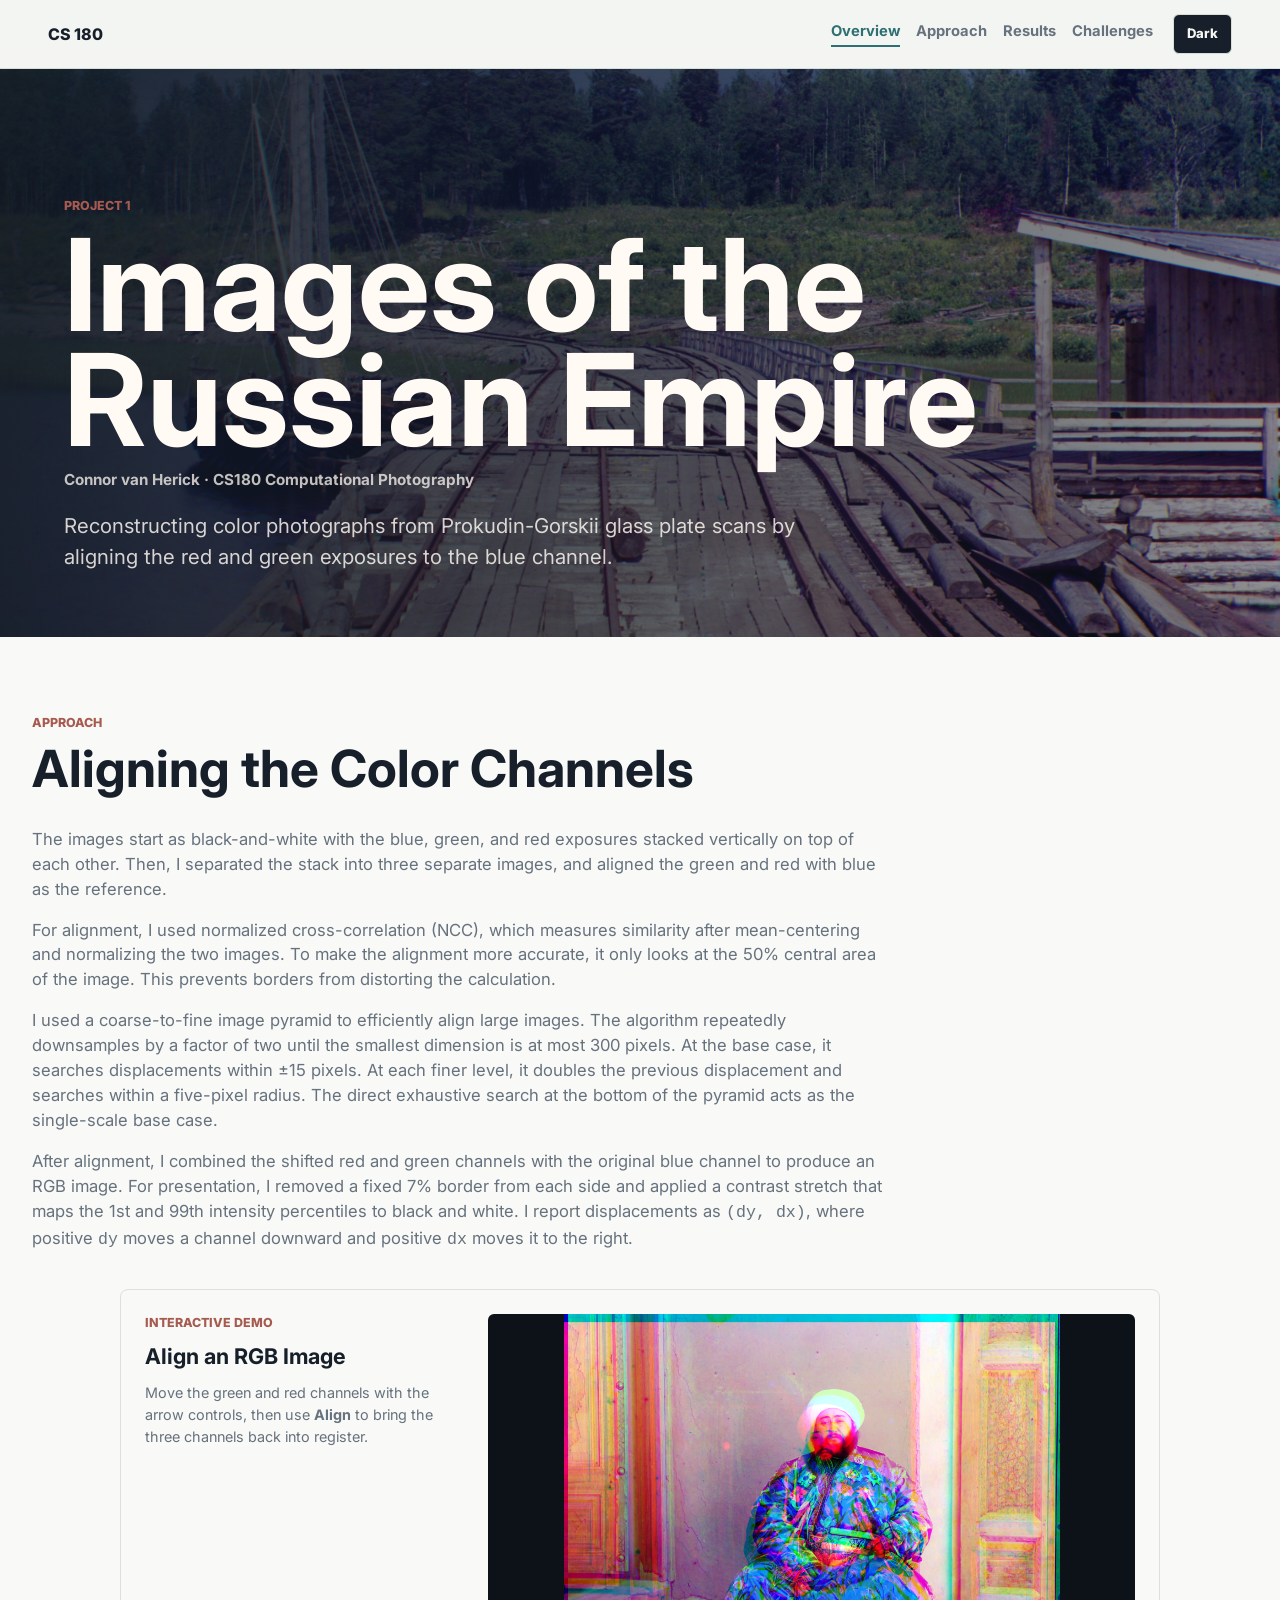
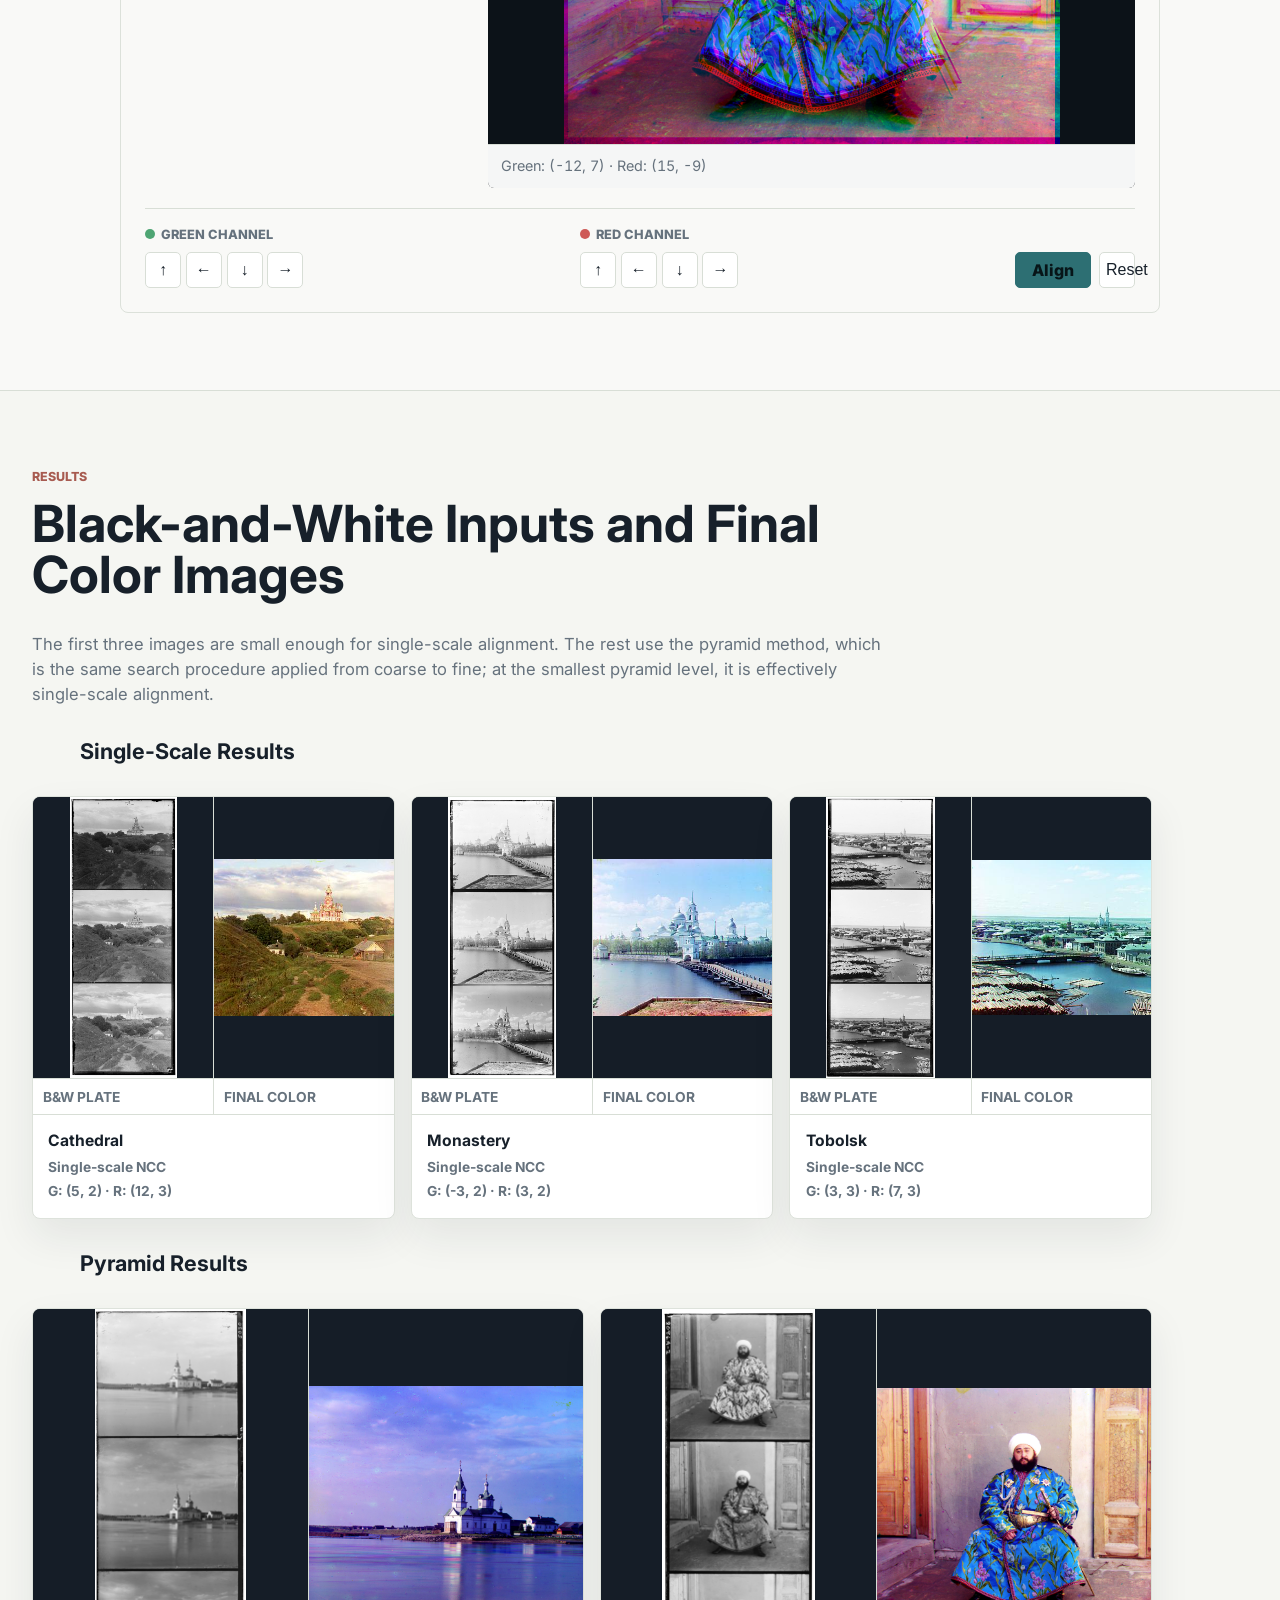
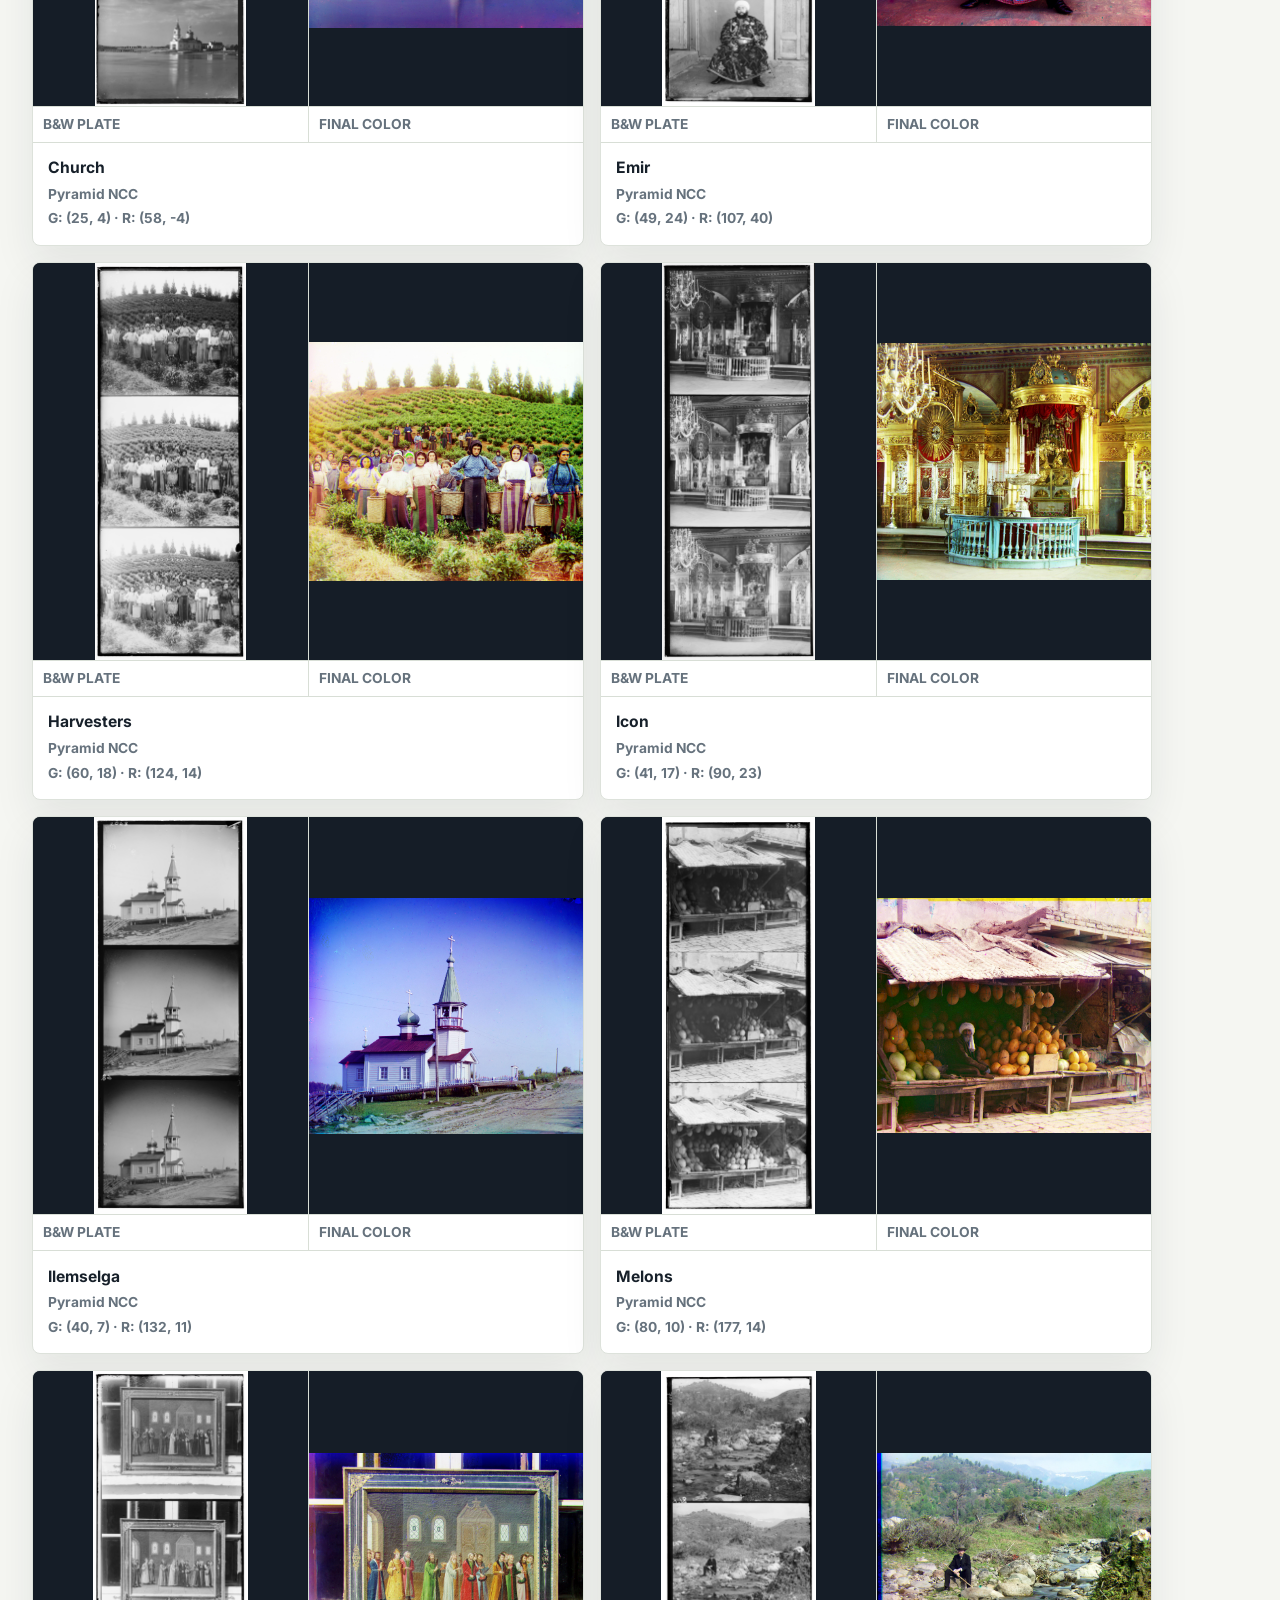
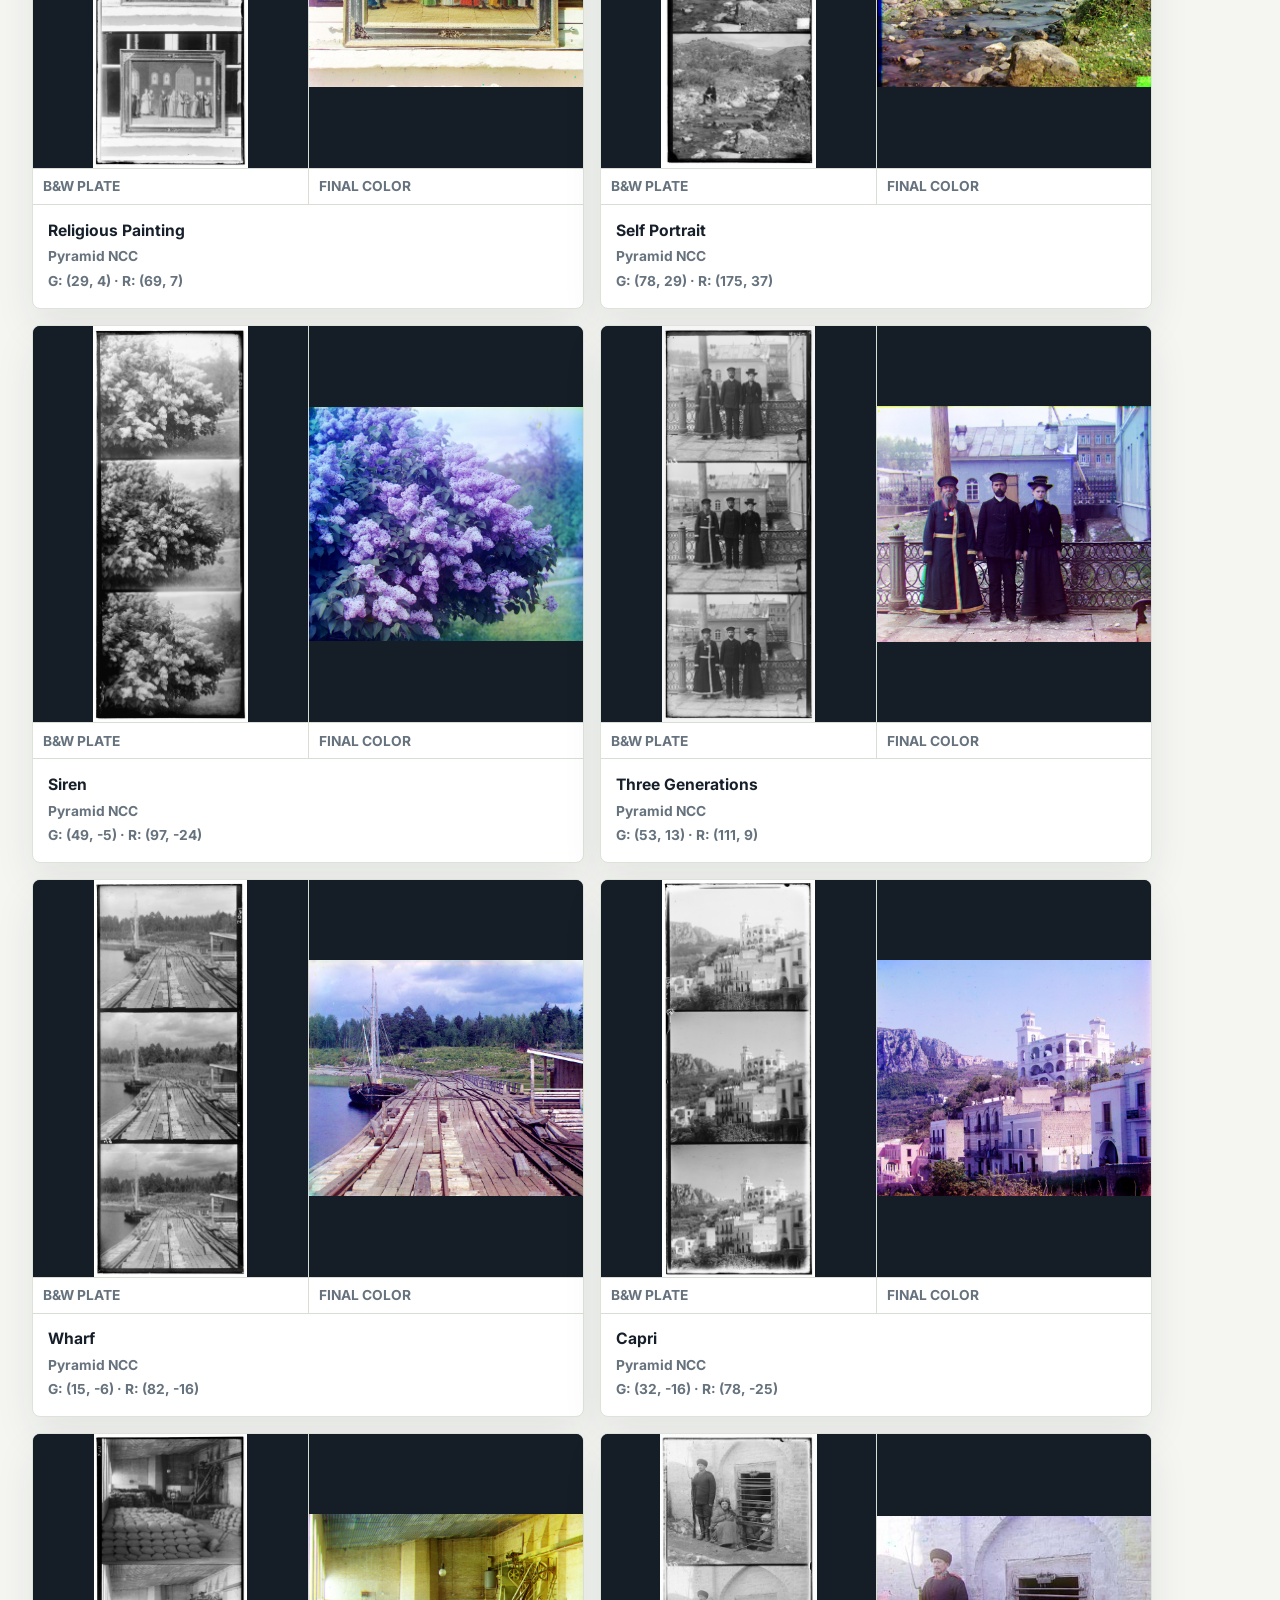
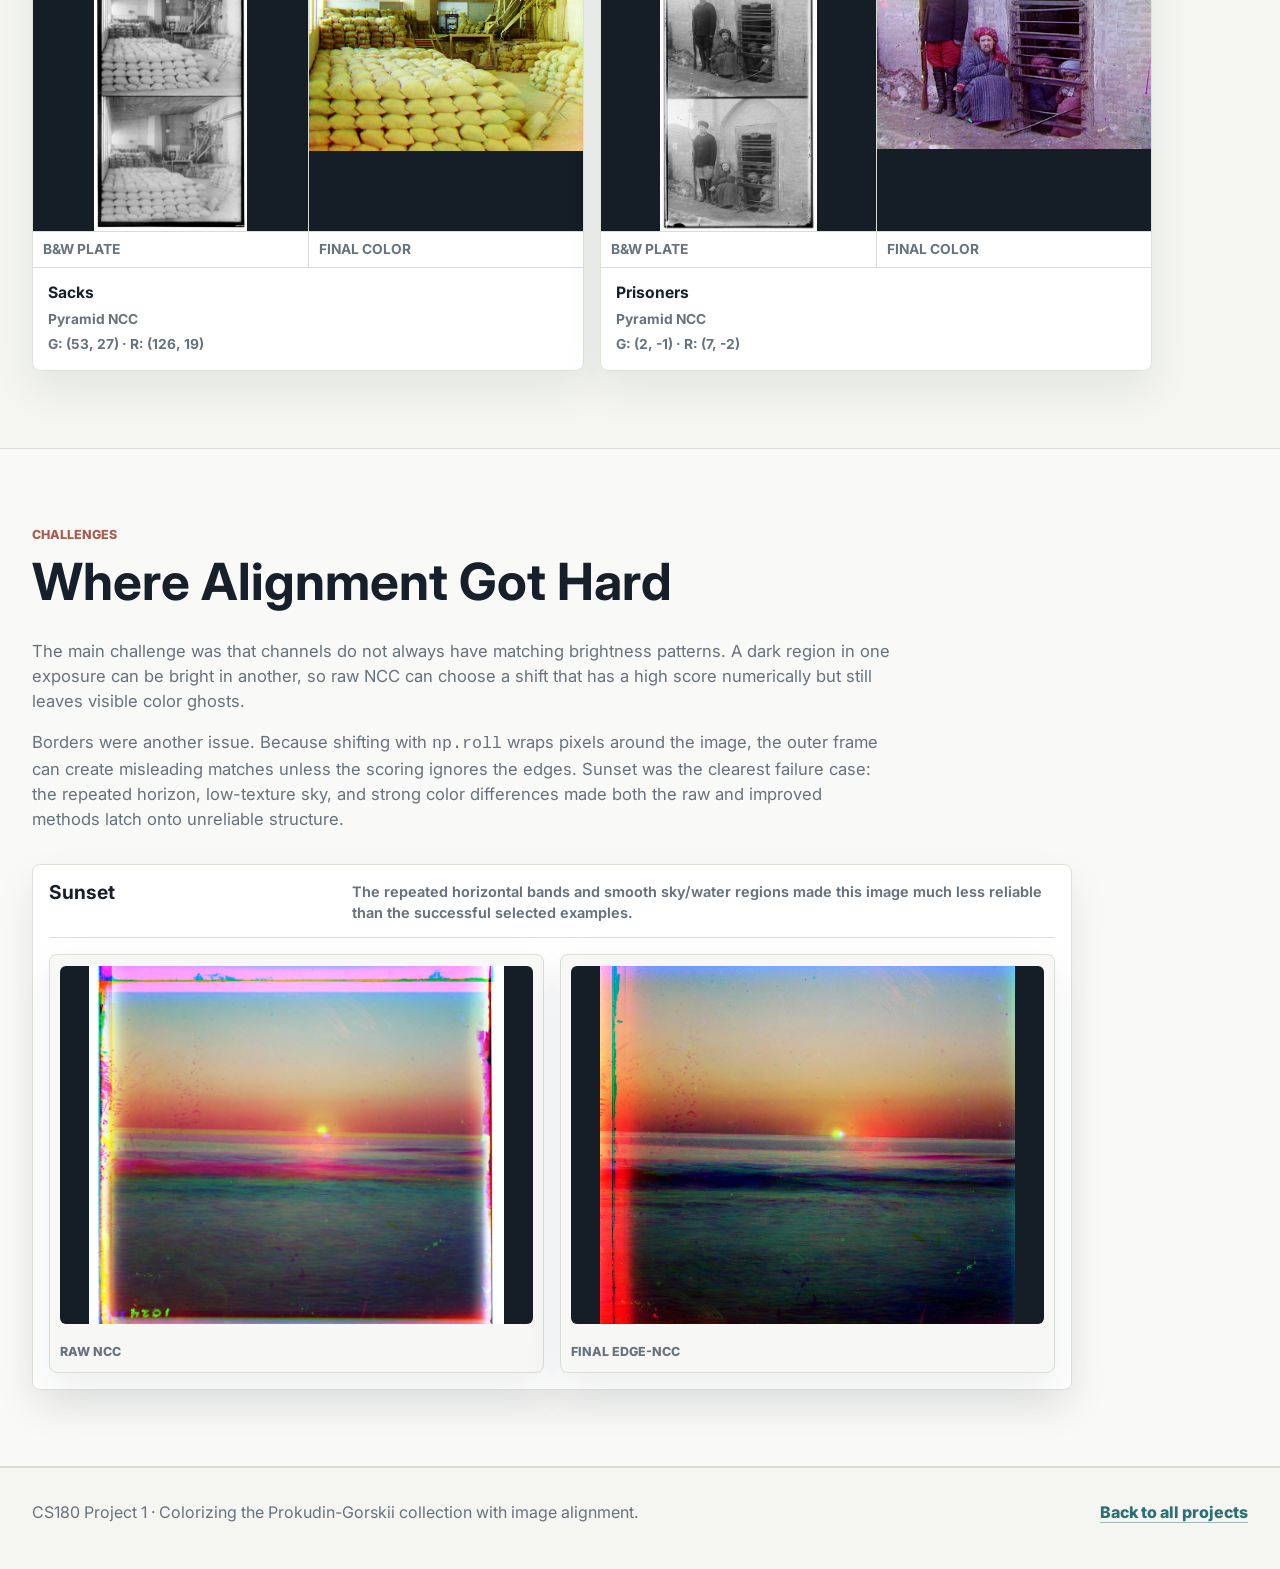
==== projects/project1/index.html @ f7bdd673 "Remove Project 1 improvements section" ====
<!doctype html>
<html lang="en">
  <head>
    <meta charset="utf-8">
    <meta name="viewport" content="width=device-width, initial-scale=1">
    <meta name="description" content="Project 1: Images of the Russian Empire">
    <title>Project 1: Images of the Russian Empire | CS 180 Portfolio</title>
    <link rel="preconnect" href="https://fonts.googleapis.com">
    <link rel="preconnect" href="https://fonts.gstatic.com" crossorigin>
    <link href="https://fonts.googleapis.com/css2?family=Inter:wght@400;500;600;700;800&display=swap" rel="stylesheet">
    <link rel="stylesheet" href="../../styles.css?v=project1-comparisons-3">
    <script src="../../assets/project1.js?v=project1-comparisons-3" defer></script>
  </head>
  <body class="project1-page">
    <header class="site-header">
      <a class="brand" href="../../">CS 180</a>
      <nav class="nav" aria-label="Primary navigation">
        <a href="#overview">Overview</a>
        <a href="#approach">Approach</a>
        <a href="#results">Results</a>
        <a href="#challenges">Challenges</a>
      </nav>
      <button class="theme-toggle" type="button" aria-label="Toggle color theme" aria-pressed="false">Dark</button>
    </header>

    <main>
      <section class="project-hero project1-hero" id="overview" aria-labelledby="project-title">
        <p class="eyebrow">Project 1</p>
        <h1 id="project-title">Images of the Russian Empire</h1>
        <p class="project-meta">Connor van Herick · CS180 Computational Photography</p>
        <p class="project-hero-copy">
          Reconstructing color photographs from Prokudin-Gorskii glass plate scans by aligning the red and green exposures to the blue channel.
        </p>
      </section>

      <section class="section writeup-section" id="approach" aria-labelledby="approach-title">
        <div class="section-heading">
          <p class="eyebrow">Approach</p>
          <h2 id="approach-title">Aligning the Color Channels</h2>
        </div>
        <div class="writeup-copy">
          <p>
            The images start as black-and-white with the blue, green, and red exposures stacked vertically on top of each other. Then, I separated the stack into three separate images, and aligned the green and red with blue as the reference.
          </p>
          <p>
            For alignment, I used normalized cross-correlation (NCC), which measures similarity after mean-centering and normalizing the two images. To make the alignment more accurate, it only looks at the 50% central area of the image. This prevents borders from distorting the calculation.
          </p>
          <p>
            I used a coarse-to-fine image pyramid to efficiently align large images. The algorithm repeatedly downsamples by a factor of two until the smallest dimension is at most 300 pixels. At the base case, it searches displacements within &plusmn;15 pixels. At each finer level, it doubles the previous displacement and searches within a five-pixel radius. The direct exhaustive search at the bottom of the pyramid acts as the single-scale base case.
          </p>
          <p>
            After alignment, I combined the shifted red and green channels with the original blue channel to produce an RGB image. For presentation, I removed a fixed 7% border from each side and applied a contrast stretch that maps the 1st and 99th intensity percentiles to black and white. I report displacements as <code>(dy, dx)</code>, where positive <code>dy</code> moves a channel downward and positive <code>dx</code> moves it to the right.
          </p>
        </div>
        <section class="alignment-demo" aria-labelledby="alignment-demo-title">
          <div class="alignment-demo-copy">
            <p class="eyebrow">Interactive Demo</p>
            <h3 id="alignment-demo-title">Align an RGB Image</h3>
            <p>Move the green and red channels with the arrow controls, then use <strong>Align</strong> to bring the three channels back into register.</p>
          </div>
          <div class="alignment-demo-stage">
            <canvas class="alignment-canvas" aria-label="Interactive RGB alignment demonstration using the Emir image"></canvas>
            <p class="alignment-demo-status" aria-live="polite">Green: (-12, 7) · Red: (15, -9)</p>
          </div>
          <div class="alignment-controls" aria-label="RGB alignment controls">
            <div class="channel-control" data-channel="green">
              <p><span class="channel-dot green"></span>Green channel</p>
              <div class="nudge-pad">
                <button type="button" data-dy="-1" data-dx="0" aria-label="Move green channel up" title="Move up">↑</button>
                <button type="button" data-dy="0" data-dx="-1" aria-label="Move green channel left" title="Move left">←</button>
                <button type="button" data-dy="1" data-dx="0" aria-label="Move green channel down" title="Move down">↓</button>
                <button type="button" data-dy="0" data-dx="1" aria-label="Move green channel right" title="Move right">→</button>
              </div>
            </div>
            <div class="channel-control" data-channel="red">
              <p><span class="channel-dot red"></span>Red channel</p>
              <div class="nudge-pad">
                <button type="button" data-dy="-1" data-dx="0" aria-label="Move red channel up" title="Move up">↑</button>
                <button type="button" data-dy="0" data-dx="-1" aria-label="Move red channel left" title="Move left">←</button>
                <button type="button" data-dy="1" data-dx="0" aria-label="Move red channel down" title="Move down">↓</button>
                <button type="button" data-dy="0" data-dx="1" aria-label="Move red channel right" title="Move right">→</button>
              </div>
            </div>
            <div class="alignment-actions">
              <button class="align-button" type="button">Align</button>
              <button class="reset-alignment" type="button">Reset</button>
            </div>
          </div>
        </section>
      </section>

      <section class="section writeup-section" id="results" aria-labelledby="results-title">
        <div class="section-heading">
          <p class="eyebrow">Results</p>
          <h2 id="results-title">Black-and-White Inputs and Final Color Images</h2>
        </div>
        <div class="writeup-copy">
          <p>
            The first three images are small enough for single-scale alignment. The rest use the pyramid method, which is the same search procedure applied from coarse to fine; at the smallest pyramid level, it is effectively single-scale alignment.
          </p>
        </div>
        <h3 class="results-subhead">Single-Scale Results</h3>
        <div class="final-results-grid small-results">
          <figure class="final-card">
            <div class="result-pair">
              <div><img src="CS180_fa2026_bw_pngs/cathedral_bw.png" alt="Black-and-white source plate for cathedral"><span>B&amp;W Plate</span></div>
              <div><img src="CS180_fa2026_merged_photos/cathedral_out.jpg" alt="Final aligned cathedral"><span>Final Color</span></div>
            </div>
            <figcaption><strong>Cathedral</strong><span>Single-scale NCC</span><span>G: (5, 2) · R: (12, 3)</span></figcaption>
          </figure>
          <figure class="final-card">
            <div class="result-pair">
              <div><img src="CS180_fa2026_bw_pngs/monastery_bw.png" alt="Black-and-white source plate for monastery"><span>B&amp;W Plate</span></div>
              <div><img src="CS180_fa2026_merged_photos/monastery_out.jpg" alt="Final aligned monastery"><span>Final Color</span></div>
            </div>
            <figcaption><strong>Monastery</strong><span>Single-scale NCC</span><span>G: (-3, 2) · R: (3, 2)</span></figcaption>
          </figure>
          <figure class="final-card">
            <div class="result-pair">
              <div><img src="CS180_fa2026_bw_pngs/tobolsk_bw.png" alt="Black-and-white source plate for tobolsk"><span>B&amp;W Plate</span></div>
              <div><img src="CS180_fa2026_merged_photos/tobolsk_out.jpg" alt="Final aligned tobolsk"><span>Final Color</span></div>
            </div>
            <figcaption><strong>Tobolsk</strong><span>Single-scale NCC</span><span>G: (3, 3) · R: (7, 3)</span></figcaption>
          </figure>
        </div>

        <h3 class="results-subhead">Pyramid Results</h3>
        <div class="final-results-grid primary-results">
          <figure class="final-card"><div class="result-pair"><div><img src="CS180_fa2026_bw_pngs/church_bw.png" alt="Black-and-white source plate for church"><span>B&amp;W Plate</span></div><div><img src="CS180_fa2026_merged_photos/church_out.jpg" alt="Final aligned church"><span>Final Color</span></div></div><figcaption><strong>Church</strong><span>Pyramid NCC</span><span>G: (25, 4) · R: (58, -4)</span></figcaption></figure>
          <figure class="final-card"><div class="result-pair"><div><img src="CS180_fa2026_bw_pngs/emir_bw.png" alt="Black-and-white source plate for emir"><span>B&amp;W Plate</span></div><div><img src="CS180_fa2026_merged_photos/emir_out.jpg" alt="Final aligned emir"><span>Final Color</span></div></div><figcaption><strong>Emir</strong><span>Pyramid NCC</span><span>G: (49, 24) · R: (107, 40)</span></figcaption></figure>
          <figure class="final-card"><div class="result-pair"><div><img src="CS180_fa2026_bw_pngs/harvesters_bw.png" alt="Black-and-white source plate for harvesters"><span>B&amp;W Plate</span></div><div><img src="CS180_fa2026_merged_photos/harvesters_out.jpg" alt="Final aligned harvesters"><span>Final Color</span></div></div><figcaption><strong>Harvesters</strong><span>Pyramid NCC</span><span>G: (60, 18) · R: (124, 14)</span></figcaption></figure>
          <figure class="final-card"><div class="result-pair"><div><img src="CS180_fa2026_bw_pngs/icon_bw.png" alt="Black-and-white source plate for icon"><span>B&amp;W Plate</span></div><div><img src="CS180_fa2026_merged_photos/icon_out.jpg" alt="Final aligned icon"><span>Final Color</span></div></div><figcaption><strong>Icon</strong><span>Pyramid NCC</span><span>G: (41, 17) · R: (90, 23)</span></figcaption></figure>
          <figure class="final-card"><div class="result-pair"><div><img src="CS180_fa2026_bw_pngs/ilemselga_bw.png" alt="Black-and-white source plate for ilemselga"><span>B&amp;W Plate</span></div><div><img src="CS180_fa2026_merged_photos/ilemselga_out.jpg" alt="Final aligned ilemselga"><span>Final Color</span></div></div><figcaption><strong>Ilemselga</strong><span>Pyramid NCC</span><span>G: (40, 7) · R: (132, 11)</span></figcaption></figure>
          <figure class="final-card"><div class="result-pair"><div><img src="CS180_fa2026_bw_pngs/melons_bw.png" alt="Black-and-white source plate for melons"><span>B&amp;W Plate</span></div><div><img src="CS180_fa2026_merged_photos/melons_out.jpg" alt="Final aligned melons"><span>Final Color</span></div></div><figcaption><strong>Melons</strong><span>Pyramid NCC</span><span>G: (80, 10) · R: (177, 14)</span></figcaption></figure>
          <figure class="final-card"><div class="result-pair"><div><img src="CS180_fa2026_bw_pngs/religous_painting_bw.png" alt="Black-and-white source plate for religious painting"><span>B&amp;W Plate</span></div><div><img src="CS180_fa2026_merged_photos/religous_painting_out.jpg" alt="Final aligned religious painting"><span>Final Color</span></div></div><figcaption><strong>Religious Painting</strong><span>Pyramid NCC</span><span>G: (29, 4) · R: (69, 7)</span></figcaption></figure>
          <figure class="final-card"><div class="result-pair"><div><img src="CS180_fa2026_bw_pngs/self_portrait_bw.png" alt="Black-and-white source plate for self portrait"><span>B&amp;W Plate</span></div><div><img src="CS180_fa2026_merged_photos/self_portrait_out.jpg" alt="Final aligned self portrait"><span>Final Color</span></div></div><figcaption><strong>Self Portrait</strong><span>Pyramid NCC</span><span>G: (78, 29) · R: (175, 37)</span></figcaption></figure>
          <figure class="final-card"><div class="result-pair"><div><img src="CS180_fa2026_bw_pngs/siren_bw.png" alt="Black-and-white source plate for siren"><span>B&amp;W Plate</span></div><div><img src="CS180_fa2026_merged_photos/siren_out.jpg" alt="Final aligned siren"><span>Final Color</span></div></div><figcaption><strong>Siren</strong><span>Pyramid NCC</span><span>G: (49, -5) · R: (97, -24)</span></figcaption></figure>
          <figure class="final-card"><div class="result-pair"><div><img src="CS180_fa2026_bw_pngs/three_generations_bw.png" alt="Black-and-white source plate for three generations"><span>B&amp;W Plate</span></div><div><img src="CS180_fa2026_merged_photos/three_generations_out.jpg" alt="Final aligned three generations"><span>Final Color</span></div></div><figcaption><strong>Three Generations</strong><span>Pyramid NCC</span><span>G: (53, 13) · R: (111, 9)</span></figcaption></figure>
          <figure class="final-card"><div class="result-pair"><div><img src="CS180_fa2026_bw_pngs/wharf_bw.png" alt="Black-and-white source plate for wharf"><span>B&amp;W Plate</span></div><div><img src="CS180_fa2026_merged_photos/wharf_out.jpg" alt="Final aligned wharf"><span>Final Color</span></div></div><figcaption><strong>Wharf</strong><span>Pyramid NCC</span><span>G: (15, -6) · R: (82, -16)</span></figcaption></figure>
          <figure class="final-card"><div class="result-pair"><div><img src="CS180_fa2026_bw_pngs/Capri_extra_bw.png" alt="Black-and-white source plate for Capri"><span>B&amp;W Plate</span></div><div><img src="CS180_fa2026_merged_photos/Capri_extra_out.jpg" alt="Final aligned Capri"><span>Final Color</span></div></div><figcaption><strong>Capri</strong><span>Pyramid NCC</span><span>G: (32, -16) · R: (78, -25)</span></figcaption></figure>
          <figure class="final-card"><div class="result-pair"><div><img src="CS180_fa2026_bw_pngs/sacks_extra_bw.png" alt="Black-and-white source plate for sacks"><span>B&amp;W Plate</span></div><div><img src="CS180_fa2026_merged_photos/sacks_extra_out.jpg" alt="Final aligned sacks"><span>Final Color</span></div></div><figcaption><strong>Sacks</strong><span>Pyramid NCC</span><span>G: (53, 27) · R: (126, 19)</span></figcaption></figure>
          <figure class="final-card"><div class="result-pair"><div><img src="CS180_fa2026_bw_pngs/prisoners_extra_bw.png" alt="Black-and-white source plate for prisoners"><span>B&amp;W Plate</span></div><div><img src="CS180_fa2026_merged_photos/prisoners_extra_out.jpg" alt="Final aligned prisoners"><span>Final Color</span></div></div><figcaption><strong>Prisoners</strong><span>Pyramid NCC</span><span>G: (2, -1) · R: (7, -2)</span></figcaption></figure>
        </div>
      </section>

      <section class="section writeup-section challenge-section" id="challenges" aria-labelledby="challenges-title">
        <div class="section-heading">
          <p class="eyebrow">Challenges</p>
          <h2 id="challenges-title">Where Alignment Got Hard</h2>
        </div>
        <div class="writeup-copy">
          <p>
            The main challenge was that channels do not always have matching brightness patterns. A dark region in one exposure can be bright in another, so raw NCC can choose a shift that has a high score numerically but still leaves visible color ghosts.
          </p>
          <p>
            Borders were another issue. Because shifting with <code>np.roll</code> wraps pixels around the image, the outer frame can create misleading matches unless the scoring ignores the edges. Sunset was the clearest failure case: the repeated horizon, low-texture sky, and strong color differences made both the raw and improved methods latch onto unreliable structure.
          </p>
        </div>
        <article class="compare-row challenge-compare">
          <div class="compare-heading"><h3>Sunset</h3><p>The repeated horizontal bands and smooth sky/water regions made this image much less reliable than the successful selected examples.</p></div>
          <figure><img src="CS180_fa2026_baseline_photos/sunset_extra_out.jpg" alt="Raw NCC aligned sunset"><figcaption>Raw NCC</figcaption></figure>
          <figure><img src="CS180_fa2026_merged_photos/sunset_extra_out.jpg" alt="Final Edge-NCC aligned sunset"><figcaption>Final Edge-NCC</figcaption></figure>
        </article>
      </section>

    </main>
    <footer class="project-footer">
      <p>CS180 Project 1 · Colorizing the Prokudin-Gorskii collection with image alignment.</p>
      <a href="../../#projects">Back to all projects</a>
    </footer>
    <button class="back-to-top" type="button" aria-label="Back to top">Top</button>
    <div class="lightbox" hidden role="dialog" aria-modal="true" aria-labelledby="lightbox-title">
      <div class="lightbox-toolbar">
        <button class="lightbox-previous" type="button" aria-label="Previous image" title="Previous image">←</button>
        <span class="lightbox-count" aria-live="polite"></span>
        <button class="lightbox-next" type="button" aria-label="Next image" title="Next image">→</button>
        <button class="lightbox-close" type="button" aria-label="Close image preview" title="Close image preview">×</button>
      </div>
      <img src="" alt="">
      <div class="lightbox-details">
        <h2 id="lightbox-title"></h2>
        <p class="lightbox-method"></p>
        <p class="lightbox-offsets"></p>
        <button class="lightbox-toggle" type="button" hidden>Show Raw NCC</button>
      </div>
    </div>
  </body>
</html>
---- styles.css ----
:root {
  color-scheme: light;
  --ink: #111821;
  --muted: #596675;
  --paper: #f8f4ee;
  --panel: #ffffff;
  --teal: #0f7d7e;
  --coral: #d95d4f;
  --gold: #d59f3f;
  --border: #ddd6cc;
  --shadow: 0 18px 45px rgba(25, 31, 38, 0.12);
}

* {
  box-sizing: border-box;
}

html {
  scroll-behavior: smooth;
}

body {
  margin: 0;
  background: var(--paper);
  color: var(--ink);
  font-family: Inter, system-ui, -apple-system, BlinkMacSystemFont, "Segoe UI", sans-serif;
  line-height: 1.5;
}

a {
  color: inherit;
}

.site-header {
  align-items: center;
  background: rgba(248, 244, 238, 0.86);
  backdrop-filter: blur(18px);
  border-bottom: 1px solid rgba(221, 214, 204, 0.82);
  display: flex;
  gap: 1.25rem;
  justify-content: space-between;
  left: 0;
  padding: 0.9rem clamp(1rem, 4vw, 3rem);
  position: fixed;
  right: 0;
  top: 0;
  z-index: 10;
}

.brand {
  color: var(--ink);
  font-size: 1rem;
  font-weight: 800;
  text-decoration: none;
}

.nav {
  display: flex;
  flex-wrap: wrap;
  gap: clamp(0.75rem, 3vw, 1.5rem);
}

.nav a {
  color: var(--muted);
  font-size: 0.92rem;
  font-weight: 700;
  text-decoration: none;
}

.nav a:hover {
  color: var(--teal);
}

.hero {
  align-items: end;
  display: grid;
  min-height: min(760px, 92vh);
  overflow: hidden;
  padding: 7.5rem clamp(1rem, 5vw, 5rem) 4rem;
  position: relative;
}

.hero::after {
  background:
    linear-gradient(90deg, rgba(9, 18, 22, 0.84), rgba(9, 18, 22, 0.42) 45%, rgba(9, 18, 22, 0.05)),
    linear-gradient(0deg, rgba(9, 18, 22, 0.42), rgba(9, 18, 22, 0) 38%);
  content: "";
  inset: 0;
  position: absolute;
}

.hero-image {
  height: 100%;
  inset: 0;
  object-fit: cover;
  object-position: center;
  position: absolute;
  width: 100%;
}

.hero-content {
  color: #fffaf3;
  max-width: 760px;
  position: relative;
  z-index: 1;
}

.eyebrow {
  color: var(--coral);
  font-size: 0.78rem;
  font-weight: 800;
  letter-spacing: 0;
  margin: 0 0 0.7rem;
  text-transform: uppercase;
}

.hero .eyebrow {
  color: #ffb0a6;
}

h1,
h2,
h3,
p {
  margin-top: 0;
}

h1 {
  font-size: clamp(3.4rem, 10vw, 8.5rem);
  letter-spacing: 0;
  line-height: 0.9;
  margin-bottom: 1.25rem;
}

h2 {
  font-size: clamp(2rem, 5vw, 4rem);
  letter-spacing: 0;
  line-height: 1;
  margin-bottom: 0;
}

h3 {
  font-size: 1.35rem;
  letter-spacing: 0;
  line-height: 1.15;
  margin-bottom: 0.8rem;
}

.hero-copy {
  color: rgba(255, 250, 243, 0.86);
  font-size: clamp(1.08rem, 2vw, 1.35rem);
  max-width: 590px;
}

.button {
  align-items: center;
  background: var(--coral);
  border: 2px solid transparent;
  border-radius: 6px;
  color: #fff;
  display: inline-flex;
  font-weight: 800;
  justify-content: center;
  min-height: 48px;
  padding: 0.75rem 1.1rem;
  text-decoration: none;
}

.button:hover {
  background: #c74f43;
}

.button:focus-visible,
a:focus-visible {
  outline: 3px solid var(--gold);
  outline-offset: 4px;
}

.section {
  margin: 0 auto;
  max-width: 1180px;
  padding: clamp(4rem, 8vw, 7rem) clamp(1rem, 4vw, 2rem);
}

.intro,
.contact {
  align-items: end;
  display: grid;
  gap: 2rem;
  grid-template-columns: minmax(0, 1.2fr) minmax(280px, 0.8fr);
}

.intro > p,
.contact > p {
  color: var(--muted);
  font-size: 1.08rem;
  margin-bottom: 0.2rem;
}

.section-heading {
  margin-bottom: 2rem;
}

.about-blank {
  padding-bottom: 0;
  padding-top: 0;
}

.project-grid {
  display: grid;
  gap: 1rem;
  grid-template-columns: repeat(4, minmax(0, 1fr));
}

.project-card {
  background: var(--panel);
  border: 1px solid var(--border);
  border-radius: 8px;
  box-shadow: var(--shadow);
  display: flex;
  flex-direction: column;
  min-height: 300px;
  padding: 1.25rem;
}

.project-number {
  align-items: center;
  background: #e8f3f1;
  border: 1px solid #b8d9d2;
  border-radius: 999px;
  color: var(--teal);
  display: inline-flex;
  font-size: 0.78rem;
  font-weight: 800;
  height: 2.35rem;
  justify-content: center;
  margin-bottom: 1.4rem;
  padding: 0 0.85rem;
  width: fit-content;
}

.project-card p {
  color: var(--muted);
  margin-bottom: 1rem;
}

.project-card a {
  color: var(--teal);
  font-weight: 800;
  margin-top: auto;
  text-decoration-color: rgba(15, 125, 126, 0.35);
  text-underline-offset: 4px;
}

.project-card a:hover {
  color: #0a6667;
}

.contact {
  border-top: 1px solid var(--border);
}

.project-hero {
  background: var(--ink);
  color: #fffaf3;
  padding: 9rem clamp(1rem, 5vw, 5rem) 4rem;
}

.project-hero h1 {
  margin-bottom: 0;
}

.project-hero-copy {
  color: rgba(255, 250, 243, 0.82);
  font-size: clamp(1.05rem, 2vw, 1.28rem);
  margin: 1.25rem 0 0;
  max-width: 780px;
}

.project1-hero {
  background:
    linear-gradient(90deg, rgba(17, 24, 33, 0.92), rgba(17, 24, 33, 0.48)),
    url("projects/project1/CS180_fa2026_merged_photos/wharf_out.jpg") center / cover;
  min-height: 560px;
}

.project-section {
  border-bottom: 1px solid var(--border);
}

.writeup-section {
  border-bottom: 1px solid var(--border);
}

.writeup-copy {
  color: var(--muted);
  display: grid;
  font-size: 1.04rem;
  gap: 1rem;
  max-width: 860px;
}

.writeup-copy p {
  margin-bottom: 0;
}

.method-strip {
  display: grid;
  gap: 1rem;
  grid-template-columns: repeat(3, minmax(0, 1fr));
  margin-top: 2rem;
}

.method-strip div {
  background: #fffaf3;
  border: 1px solid var(--border);
  border-radius: 8px;
  display: grid;
  gap: 0.8rem;
  padding: 1rem;
}

.method-strip strong {
  align-items: center;
  background: var(--ink);
  border-radius: 999px;
  color: #fffaf3;
  display: inline-flex;
  font-size: 0.82rem;
  height: 2rem;
  justify-content: center;
  width: 2rem;
}

.method-strip span {
  color: var(--muted);
  font-size: 0.94rem;
}

.implementation-notes {
  display: grid;
  gap: 1rem;
  grid-template-columns: repeat(4, minmax(0, 1fr));
  margin-top: 1rem;
}

.implementation-notes article {
  border-top: 3px solid var(--gold);
  padding-top: 0.9rem;
}

.implementation-notes h3 {
  font-size: 0.98rem;
  margin-bottom: 0.45rem;
}

.implementation-notes p {
  color: var(--muted);
  font-size: 0.9rem;
  margin-bottom: 0;
}

.source-plate-grid {
  display: grid;
  gap: 0.85rem;
  grid-template-columns: repeat(auto-fit, minmax(120px, 1fr));
  margin-top: 2rem;
  max-width: 980px;
}

.source-plate-grid figure {
  background: var(--panel);
  border: 1px solid var(--border);
  border-radius: 8px;
  margin: 0;
  overflow: hidden;
  padding: 0.55rem;
}

.source-plate-grid img {
  background: #111821;
  border-radius: 6px;
  display: block;
  height: 220px;
  object-fit: contain;
  width: 100%;
}

.source-plate-grid figcaption {
  color: var(--muted);
  font-size: 0.78rem;
  font-weight: 800;
  margin-top: 0.55rem;
}

.comparison-list {
  display: grid;
  gap: 1rem;
  margin-top: 2rem;
  max-width: 900px;
}

.compact-comparisons {
  max-width: 760px;
}

.compare-row {
  align-items: start;
  background: var(--panel);
  border: 1px solid var(--border);
  border-radius: 8px;
  box-shadow: 0 12px 30px rgba(25, 31, 38, 0.08);
  display: grid;
  gap: 0.8rem;
  grid-template-columns: repeat(2, minmax(0, 1fr));
  padding: 0.85rem;
}

.compare-heading {
  grid-column: 1 / -1;
}

.compare-heading h3 {
  font-size: 1rem;
  margin-bottom: 0.35rem;
}

.compare-heading p {
  color: var(--muted);
  font-size: 0.82rem;
  margin-bottom: 0;
}

.compare-row figure {
  margin: 0;
  overflow: hidden;
}

.compare-row img {
  border: 1px solid var(--border);
  border-radius: 6px;
  display: block;
  height: auto;
  max-height: 340px;
  object-fit: contain;
  width: 100%;
}

.compare-row figcaption {
  color: var(--muted);
  font-size: 0.78rem;
  font-weight: 800;
  margin-top: 0.45rem;
  text-transform: uppercase;
}

.callout-note {
  background: #fffaf3;
  border: 1px solid var(--border);
  border-radius: 8px;
  color: var(--muted);
  font-size: 1rem;
  margin-top: 2rem;
  max-width: 860px;
  padding: 1rem;
}

.result-grid,
.comparison-grid {
  display: grid;
  gap: 1rem;
}

.result-grid {
  grid-template-columns: repeat(3, minmax(0, 1fr));
}

.result-grid-three {
  grid-template-columns: repeat(3, minmax(0, 1fr));
}

.comparison-grid {
  grid-template-columns: repeat(2, minmax(0, 1fr));
}

.result-card,
.comparison-card {
  background: var(--panel);
  border: 1px solid var(--border);
  border-radius: 8px;
  box-shadow: 0 12px 30px rgba(25, 31, 38, 0.08);
  margin: 0;
  overflow: hidden;
}

.result-card img,
.comparison-card img {
  aspect-ratio: 4 / 3;
  display: block;
  object-fit: cover;
  width: 100%;
}

.project1-page .section {
  max-width: 1280px;
  padding-bottom: clamp(3rem, 6vw, 5.5rem);
  padding-top: clamp(3rem, 6vw, 5.5rem);
}

.project1-page .section-heading {
  max-width: 900px;
}

.project1-page h2 {
  font-size: clamp(1.9rem, 4vw, 3.2rem);
}

.project1-page .result-grid {
  gap: 1.15rem;
  grid-template-columns: repeat(auto-fit, minmax(150px, 1fr));
  margin-top: 2rem;
  max-width: 960px;
}

.project1-page .result-grid-three {
  grid-template-columns: repeat(3, minmax(0, 220px));
}

.project1-page .comparison-grid {
  gap: 1.25rem;
  grid-template-columns: repeat(2, minmax(0, 1fr));
  margin-top: 2rem;
  max-width: 760px;
}

.project1-page .result-card img {
  height: clamp(110px, 12vw, 150px);
  object-fit: cover;
}

.project1-page .comparison-card img {
  height: clamp(160px, 22vw, 240px);
  object-fit: cover;
}

.project1-page .result-card,
.project1-page .comparison-card {
  transition: transform 160ms ease, box-shadow 160ms ease;
}

.project1-page .result-card:hover,
.project1-page .comparison-card:hover {
  box-shadow: 0 18px 38px rgba(25, 31, 38, 0.12);
  transform: translateY(-2px);
}

.result-card figcaption,
.comparison-card figcaption {
  display: grid;
  gap: 0.25rem;
  padding: 0.85rem 0.9rem 1rem;
}

.result-card figcaption strong,
.comparison-card figcaption strong {
  font-size: 0.95rem;
}

.result-card figcaption span,
.comparison-card figcaption span {
  color: var(--muted);
  font-size: 0.84rem;
}

.media-pair {
  display: grid;
  gap: 1rem;
  grid-template-columns: repeat(2, minmax(0, 1fr));
}

.media-slot {
  background: #fff;
  border: 1px solid var(--border);
  border-radius: 8px;
  margin: 0;
  overflow: hidden;
}

.media-slot img {
  display: block;
  height: auto;
  width: 100%;
}

.media-placeholder {
  align-items: center;
  aspect-ratio: 4 / 3;
  color: var(--muted);
  display: flex;
  font-weight: 800;
  justify-content: center;
  min-height: 220px;
  padding: 1rem;
}

.media-slot-wide .media-placeholder {
  aspect-ratio: 16 / 9;
}

.media-slot-wide {
  max-width: 780px;
}

@media (max-width: 900px) {
  .project-grid {
    grid-template-columns: repeat(2, minmax(0, 1fr));
  }
}

@media (max-width: 680px) {
  .site-header {
    align-items: flex-start;
    flex-direction: column;
    gap: 0.55rem;
  }

  .hero {
    min-height: 88vh;
    padding-bottom: 3rem;
  }

  .hero::after {
    background:
      linear-gradient(90deg, rgba(9, 18, 22, 0.9), rgba(9, 18, 22, 0.52)),
      linear-gradient(0deg, rgba(9, 18, 22, 0.55), rgba(9, 18, 22, 0) 38%);
  }

  .hero-image {
    object-position: 64% center;
  }

  .intro,
  .contact {
    grid-template-columns: 1fr;
  }

  .project-grid {
    grid-template-columns: 1fr;
  }

  .media-pair {
    grid-template-columns: 1fr;
  }

  .method-strip {
    grid-template-columns: 1fr;
  }

  .implementation-notes {
    grid-template-columns: 1fr;
  }

  .source-plate-grid {
    grid-template-columns: repeat(2, minmax(0, 1fr));
  }

  .source-plate-grid img {
    height: 180px;
  }

  .compare-row {
    grid-template-columns: 1fr 1fr;
  }

  .compare-heading {
    grid-column: 1 / -1;
  }

  .compare-row img {
    max-height: none;
  }

  .result-grid,
  .comparison-grid,
  .result-grid-three {
    grid-template-columns: 1fr;
  }

  .project1-page .result-grid,
  .project1-page .result-grid-three,
  .project1-page .comparison-grid {
    grid-template-columns: 1fr;
  }

  .project-card {
    min-height: 240px;
  }
}

html[data-theme="dark"] {
  color-scheme: dark;
  --ink: #f4efe7;
  --muted: #b5c0ca;
  --paper: #11161c;
  --panel: #18212a;
  --teal: #6ed7cf;
  --coral: #ff907f;
  --gold: #f0bd68;
  --border: #31404d;
  --shadow: 0 18px 45px rgba(0, 0, 0, 0.34);
}

@media (prefers-color-scheme: dark) {
  html:not([data-theme="light"]) {
    color-scheme: dark;
    --ink: #f4efe7;
    --muted: #b5c0ca;
    --paper: #11161c;
    --panel: #18212a;
    --teal: #6ed7cf;
    --coral: #ff907f;
    --gold: #f0bd68;
    --border: #31404d;
    --shadow: 0 18px 45px rgba(0, 0, 0, 0.34);
  }
}

.project1-page {
  background:
    linear-gradient(180deg, rgba(15, 125, 126, 0.08), transparent 360px),
    var(--paper);
  transition: background-color 180ms ease, color 180ms ease;
}

.project1-page .site-header {
  background: color-mix(in srgb, var(--paper) 86%, transparent);
  border-bottom-color: var(--border);
  display: grid;
  grid-template-columns: auto minmax(0, 1fr) auto;
}

.project1-page .nav {
  justify-content: end;
}

.project1-page .nav a {
  border-bottom: 2px solid transparent;
  padding-bottom: 0.18rem;
  transition: border-color 160ms ease, color 160ms ease;
}

.project1-page .nav a[aria-current="true"],
.project1-page .nav a:hover {
  border-color: var(--teal);
  color: var(--teal);
}

.theme-toggle,
.back-to-top,
.lightbox-close {
  background: var(--ink);
  border: 1px solid var(--border);
  border-radius: 6px;
  color: var(--paper);
  cursor: pointer;
  font: inherit;
  font-size: 0.82rem;
  font-weight: 800;
  min-height: 38px;
  padding: 0.55rem 0.8rem;
}

.theme-toggle:hover,
.back-to-top:hover,
.lightbox-close:hover {
  background: var(--teal);
  color: #081116;
}

.project-meta {
  color: rgba(255, 250, 243, 0.75);
  font-size: 0.95rem;
  font-weight: 700;
  margin: 0.7rem 0 0;
}

.project1-page .writeup-section {
  border-bottom: 1px solid var(--border);
  margin-bottom: 1.4rem;
  margin-top: 1.4rem;
}

.project1-page .project-hero + .writeup-section {
  margin-top: -3rem;
  position: relative;
  z-index: 1;
}

.project1-page .method-strip div,
.project1-page .callout-note {
  background: color-mix(in srgb, var(--paper) 72%, var(--panel));
}

.project1-page .comparison-list,
.project1-page .compact-comparisons {
  max-width: 1040px;
}

.project1-page .compare-row {
  gap: 1rem;
  grid-template-columns: repeat(2, minmax(0, 1fr));
  padding: 1rem;
}

.project1-page .compare-heading {
  align-items: start;
  border-bottom: 1px solid var(--border);
  display: grid;
  gap: 0.45rem;
  grid-column: 1 / -1;
  grid-template-columns: minmax(150px, 0.42fr) minmax(0, 1fr);
  padding-bottom: 0.85rem;
}

.project1-page .compare-heading h3 {
  font-size: 1.2rem;
}

.project1-page .compare-heading p {
  color: var(--muted);
  font-size: 0.9rem;
  font-weight: 650;
}

.project1-page .compare-row figure {
  background: color-mix(in srgb, var(--paper) 78%, var(--panel));
  border: 1px solid var(--border);
  border-radius: 8px;
  display: grid;
  gap: 0.7rem;
  grid-template-rows: minmax(0, 1fr) auto;
  padding: 0.65rem;
}

.project1-page .compare-row img {
  background: #0c1218;
  border: 0;
  border-radius: 6px;
  cursor: zoom-in;
  height: clamp(260px, 30vw, 430px);
  max-height: none;
  object-fit: contain;
  width: 100%;
}

.project1-page .final-results-grid {
  display: grid;
  gap: 1rem;
  grid-template-columns: repeat(auto-fit, minmax(250px, 1fr));
  margin-top: 2rem;
  max-width: 1120px;
}

.project1-page .small-results {
  grid-template-columns: repeat(auto-fit, minmax(260px, 1fr));
}

.project1-page .primary-results {
  grid-template-columns: repeat(auto-fit, minmax(min(100%, 480px), 1fr));
}

.project1-page .results-subhead {
  margin: 2rem auto 0;
  max-width: 1120px;
}

.project1-page .final-card {
  background: var(--panel);
  border: 1px solid color-mix(in srgb, var(--border) 82%, var(--paper));
  border-radius: 8px;
  box-shadow: var(--shadow);
  margin: 0;
  overflow: hidden;
}

.project1-page .final-card img {
  background: color-mix(in srgb, var(--ink) 92%, #000);
  cursor: zoom-in;
  display: block;
  height: clamp(230px, 24vw, 320px);
  object-fit: contain;
  width: 100%;
}

.project1-page .primary-results .final-card img {
  height: clamp(320px, 34vw, 460px);
}

.project1-page .result-pair {
  display: grid;
  grid-template-columns: repeat(2, minmax(0, 1fr));
}

.project1-page .result-pair > div {
  background: color-mix(in srgb, var(--ink) 92%, #000);
  display: grid;
  grid-template-rows: 1fr auto;
  min-width: 0;
}

.project1-page .result-pair > div + div {
  border-left: 1px solid var(--border);
}

.project1-page .result-pair img {
  height: clamp(230px, 22vw, 330px);
}

.project1-page .primary-results .result-pair img {
  height: clamp(300px, 31vw, 430px);
}

.project1-page .result-pair span {
  background: var(--panel);
  border-top: 1px solid var(--border);
  color: var(--muted);
  font-size: 0.76rem;
  font-weight: 800;
  padding: 0.45rem 0.6rem;
  text-transform: uppercase;
}

.project1-page .final-card figcaption {
  border-top: 1px solid var(--border);
  display: grid;
  gap: 0.25rem;
  padding: 0.85rem 0.95rem 1rem;
}

.project1-page .final-card strong {
  font-size: 0.98rem;
}

.project1-page .final-card span {
  color: var(--muted);
  font-size: 0.86rem;
  font-weight: 700;
}

.project1-page .offset-table-wrap {
  background: var(--panel);
  border: 1px solid color-mix(in srgb, var(--border) 82%, var(--paper));
  border-radius: 8px;
  box-shadow: var(--shadow);
  margin-top: 1rem;
  max-width: 760px;
  overflow-x: auto;
  padding: 1rem;
}

.project1-page .offset-table-wrap h3 {
  font-size: 1.05rem;
  margin-bottom: 0.35rem;
}

.project1-page .offset-table-wrap p {
  color: var(--muted);
  font-size: 0.9rem;
  margin-bottom: 0.9rem;
}

.project1-page .offset-table {
  border-collapse: collapse;
  font-size: 0.9rem;
  min-width: 520px;
  width: 100%;
}

.project1-page .offset-table th,
.project1-page .offset-table td {
  border-top: 1px solid var(--border);
  padding: 0.55rem 0.45rem;
  text-align: left;
}

.project1-page .offset-table th {
  color: var(--muted);
  font-size: 0.78rem;
  text-transform: uppercase;
}

.project-footer {
  align-items: center;
  border-top: 1px solid var(--border);
  color: var(--muted);
  display: flex;
  gap: 1rem;
  justify-content: space-between;
  margin: 0 auto;
  max-width: 1280px;
  padding: 2rem clamp(1rem, 4vw, 2rem) 3rem;
}

.project-footer p {
  margin: 0;
}

.project-footer a {
  color: var(--teal);
  font-weight: 800;
  text-decoration-color: color-mix(in srgb, var(--teal) 45%, transparent);
  text-underline-offset: 4px;
}

.back-to-top {
  bottom: 1rem;
  opacity: 0;
  pointer-events: none;
  position: fixed;
  right: 1rem;
  transform: translateY(10px);
  transition: opacity 160ms ease, transform 160ms ease;
  z-index: 15;
}

.back-to-top.is-visible {
  opacity: 1;
  pointer-events: auto;
  transform: translateY(0);
}

.lightbox {
  align-items: center;
  background: rgba(6, 9, 12, 0.88);
  display: grid;
  gap: 1rem;
  inset: 0;
  justify-items: center;
  padding: 5rem clamp(1rem, 4vw, 3rem) 2rem;
  position: fixed;
  z-index: 30;
}

.lightbox[hidden] {
  display: none;
}

.lightbox img {
  background: #0c1218;
  border-radius: 8px;
  max-height: 82vh;
  max-width: min(1180px, 94vw);
  object-fit: contain;
  width: auto;
}

.lightbox p {
  color: #f8f4ee;
  font-weight: 800;
  margin: 0;
}

.lightbox-close {
  position: absolute;
  right: clamp(1rem, 4vw, 3rem);
  top: 1rem;
}

@media (max-width: 860px) {
  .project1-page .site-header {
    grid-template-columns: 1fr auto;
  }

  .project1-page .nav {
    grid-column: 1 / -1;
    justify-content: start;
  }

  .project1-page .compare-heading {
    grid-template-columns: 1fr;
  }

  .project1-page .compare-row img {
    height: clamp(210px, 42vw, 330px);
  }
}

@media (max-width: 560px) {
  .project1-page .compare-row {
    grid-template-columns: 1fr;
  }

  .project1-page .source-plate-grid {
    grid-template-columns: 1fr 1fr;
  }

  .project1-page .source-plate-grid img {
    height: 210px;
  }

  .project-footer {
    align-items: start;
    flex-direction: column;
  }
}

/* Homepage project previews. */
.project-grid {
  grid-template-columns: repeat(2, minmax(0, 1fr));
  max-width: 920px;
}

.project-card-demo {
  min-height: 0;
  overflow: hidden;
  padding: 0;
}

.project-card-preview {
  aspect-ratio: 16 / 8;
  background: #0c1218;
  overflow: hidden;
  position: relative;
}

.project-card-preview img {
  display: block;
  height: 100%;
  inset: 0;
  object-fit: cover;
  position: absolute;
  width: 100%;
}

.project-card-body {
  display: flex;
  flex: 1;
  flex-direction: column;
  padding: 1.25rem;
}

.project-card-body .project-number {
  margin-bottom: 1rem;
}

.preview-motion {
  opacity: 0;
  transition: opacity 180ms ease;
}

.project-card-demo:hover .preview-motion,
.project-card-demo:focus-within .preview-motion {
  opacity: 1;
}

.project1-preview .preview-final {
  opacity: 0;
  transition: opacity 640ms ease;
}

.project1-preview .rgb-layer {
  mix-blend-mode: screen;
  opacity: 0.78;
  transition: opacity 640ms ease, transform 760ms cubic-bezier(0.2, 0.8, 0.2, 1);
}

.project1-preview .rgb-red {
  filter: grayscale(1) sepia(1) hue-rotate(315deg) saturate(5) brightness(0.9);
  transform: translate(-18px, -12px);
}

.project1-preview .rgb-green {
  filter: grayscale(1) sepia(1) hue-rotate(80deg) saturate(4.5) brightness(0.95);
  transform: translate(-3px, 5px);
}

.project1-preview .rgb-blue {
  filter: grayscale(1) sepia(1) hue-rotate(175deg) saturate(5) brightness(0.92);
  transform: translate(13px, 12px);
}

.project-card-demo:hover .project1-preview .preview-final,
.project-card-demo:focus-within .project1-preview .preview-final {
  opacity: 1;
}

.project-card-demo:hover .project1-preview .rgb-layer,
.project-card-demo:focus-within .project1-preview .rgb-layer {
  opacity: 0;
  transform: translate(0, 0);
}

@media (hover: none) {
  .project1-preview .preview-final { opacity: 1; }
  .project1-preview .rgb-layer { opacity: 0; }
}

@media (prefers-reduced-motion: reduce) {
  .preview-motion,
  .project1-preview .preview-final,
  .project1-preview .rgb-layer {
    transition: none;
  }
}

@media (max-width: 680px) {
  .project-grid { grid-template-columns: 1fr; }
}

/* Project 1 interactive alignment tool and before/after comparisons. */
.project1-page .alignment-demo {
  border: 1px solid color-mix(in srgb, var(--border) 86%, var(--paper));
  border-radius: 8px;
  display: grid;
  gap: 1.25rem;
  grid-template-columns: minmax(200px, 0.5fr) minmax(0, 1fr);
  margin: 2.25rem auto 0;
  max-width: 1040px;
  padding: clamp(1rem, 3vw, 1.5rem);
}

.project1-page .alignment-demo-copy h3 {
  font-size: 1.35rem;
  margin-top: 0.25rem;
}

.project1-page .alignment-demo-copy p:last-child,
.project1-page .alignment-demo-status {
  color: var(--muted);
  font-size: 0.9rem;
  line-height: 1.55;
}

.project1-page .alignment-demo-stage {
  background: #0c1218;
  border-radius: 6px;
  min-width: 0;
  overflow: hidden;
}

.project1-page .alignment-canvas {
  display: block;
  height: auto;
  max-height: 430px;
  min-height: 230px;
  object-fit: contain;
  width: 100%;
}

.project1-page .alignment-demo-status {
  background: color-mix(in srgb, var(--panel) 96%, transparent);
  border-top: 1px solid var(--border);
  font-variant-numeric: tabular-nums;
  margin: 0;
  padding: 0.65rem 0.8rem;
}

.project1-page .alignment-controls {
  align-items: end;
  border-top: 1px solid var(--border);
  display: flex;
  gap: 1rem;
  grid-column: 1 / -1;
  justify-content: space-between;
  padding-top: 1rem;
}

.project1-page .channel-control p {
  color: var(--muted);
  font-size: 0.8rem;
  font-weight: 800;
  margin-bottom: 0.5rem;
  text-transform: uppercase;
}

.project1-page .channel-dot {
  border-radius: 50%;
  display: inline-block;
  height: 0.62rem;
  margin-right: 0.35rem;
  width: 0.62rem;
}

.project1-page .channel-dot.green { background: #4ea573; }
.project1-page .channel-dot.red { background: #ce5a57; }

.project1-page .nudge-pad {
  display: grid;
  gap: 0.3rem;
  grid-template-columns: repeat(4, 2.25rem);
}

.project1-page .nudge-pad button,
.project1-page .reset-alignment {
  background: var(--panel);
  border: 1px solid var(--border);
  border-radius: 5px;
  color: var(--ink);
  cursor: pointer;
  font-size: 1rem;
  height: 2.25rem;
  width: 2.25rem;
}

.project1-page .nudge-pad button:hover,
.project1-page .reset-alignment:hover {
  border-color: var(--teal);
  color: var(--teal);
}

.project1-page .alignment-actions {
  display: flex;
  gap: 0.5rem;
}

.project1-page .align-button {
  background: var(--teal);
  border: 1px solid var(--teal);
  border-radius: 5px;
  color: #071518;
  cursor: pointer;
  font: inherit;
  font-weight: 800;
  min-height: 2.25rem;
  padding: 0 1rem;
}

.project1-page .lightbox {
  gap: 0.8rem;
  overflow-y: auto;
  padding: 5.5rem clamp(1rem, 4vw, 3rem) 2rem;
}

.project1-page .lightbox-toolbar {
  align-items: center;
  display: flex;
  gap: 0.45rem;
  justify-content: center;
  left: 0;
  padding: 0.8rem clamp(1rem, 4vw, 3rem);
  position: absolute;
  right: 0;
  top: 0;
}

.project1-page .lightbox-toolbar button,
.project1-page .lightbox-toggle {
  background: rgba(248, 244, 238, 0.1);
  border: 1px solid rgba(248, 244, 238, 0.42);
  border-radius: 5px;
  color: #f8f4ee;
  cursor: pointer;
  font: inherit;
  font-weight: 800;
  min-height: 2.25rem;
}

.project1-page .lightbox-toolbar button:not(.lightbox-close) {
  font-size: 1.15rem;
  width: 2.25rem;
}

.project1-page .lightbox-toolbar button:hover,
.project1-page .lightbox-toggle:hover {
  background: var(--teal);
  border-color: var(--teal);
  color: #071518;
}

.project1-page .lightbox-close {
  font-size: 1.4rem;
  line-height: 1;
  padding: 0 0.65rem;
  position: absolute;
  right: clamp(1rem, 4vw, 3rem);
  top: 0.8rem;
}

.project1-page .lightbox-count {
  color: rgba(248, 244, 238, 0.72);
  font-size: 0.8rem;
  font-variant-numeric: tabular-nums;
  min-width: 3.8rem;
  text-align: center;
}

.project1-page .lightbox img {
  border-radius: 6px;
  max-height: min(68vh, 780px);
}

.project1-page .lightbox-details {
  color: #f8f4ee;
  max-width: min(1180px, 94vw);
  text-align: center;
}

.project1-page .lightbox-details h2 {
  font-size: 1.1rem;
  margin: 0;
}

.project1-page .lightbox-details p {
  color: rgba(248, 244, 238, 0.72);
  font-size: 0.85rem;
  font-weight: 500;
  margin: 0.2rem 0 0;
}

.project1-page .lightbox-toggle {
  margin-top: 0.7rem;
  padding: 0 0.8rem;
}

body.lightbox-open { overflow: hidden; }

@media (max-width: 680px) {
  .project1-page .alignment-demo { grid-template-columns: 1fr; }

  .project1-page .alignment-controls {
    align-items: start;
    flex-wrap: wrap;
  }

  .project1-page .alignment-actions { margin-left: auto; }

}

.project1-page {
  --ink: #17202a;
  --muted: #66727d;
  --paper: #f5f6f2;
  --panel: #ffffff;
  --teal: #2d6f73;
  --coral: #a75b50;
  --gold: #b88738;
  --border: #d8ded6;
  --shadow: 0 18px 40px rgba(31, 41, 51, 0.08);
  background:
    linear-gradient(180deg, rgba(45, 111, 115, 0.08), transparent 420px),
    var(--paper);
}

html[data-theme="dark"] .project1-page {
  --ink: #eef3ee;
  --muted: #aeb9c0;
  --paper: #11181d;
  --panel: #182126;
  --teal: #79c8c2;
  --coral: #e19887;
  --gold: #dfb465;
  --border: #334248;
  --shadow: 0 18px 44px rgba(0, 0, 0, 0.34);
  background:
    linear-gradient(180deg, rgba(121, 200, 194, 0.08), transparent 420px),
    var(--paper);
}

@media (prefers-color-scheme: dark) {
  html:not([data-theme="light"]) .project1-page {
    --ink: #eef3ee;
    --muted: #aeb9c0;
    --paper: #11181d;
    --panel: #182126;
    --teal: #79c8c2;
    --coral: #e19887;
    --gold: #dfb465;
    --border: #334248;
    --shadow: 0 18px 44px rgba(0, 0, 0, 0.34);
    background:
      linear-gradient(180deg, rgba(121, 200, 194, 0.08), transparent 420px),
      var(--paper);
  }
}

.project1-page .site-header {
  background: color-mix(in srgb, var(--paper) 92%, transparent);
  box-shadow: 0 8px 24px rgba(31, 41, 51, 0.04);
  position: sticky;
}

.project1-page .nav {
  flex-wrap: nowrap;
  gap: 1rem;
  overflow-x: auto;
  padding-bottom: 0.1rem;
  scrollbar-width: none;
  white-space: nowrap;
}

.project1-page .nav::-webkit-scrollbar {
  display: none;
}

.project1-page .project-hero,
.project1-page .writeup-section {
  scroll-margin-top: 92px;
}

.project1-page .project-hero + .writeup-section {
  margin-top: 0;
}

.project1-page .project-hero {
  padding-top: clamp(5.5rem, 10vw, 8rem);
}

.project1-page .writeup-section {
  margin-bottom: 0;
  margin-top: 0;
}

.project1-page .writeup-section:nth-of-type(even) {
  background: color-mix(in srgb, var(--panel) 34%, transparent);
}

.project1-page .method-strip div,
.project1-page .source-plate-grid figure,
.project1-page .compare-row,
.project1-page .compare-row figure,
.project1-page .callout-note {
  box-shadow: var(--shadow);
}

.project1-page code {
  overflow-wrap: anywhere;
}

.project1-page .compare-row {
  background: var(--panel);
  border-color: color-mix(in srgb, var(--border) 82%, var(--paper));
}

.project1-page .compare-row img {
  background: color-mix(in srgb, var(--ink) 92%, #000);
  height: clamp(260px, 28vw, 420px);
}

.project1-page .challenge-section {
  background: color-mix(in srgb, var(--gold) 9%, var(--paper));
}

.project1-page .challenge-compare {
  margin-top: 2rem;
  max-width: 1040px;
}

@media (max-width: 860px) {
  .project1-page .site-header {
    gap: 0.7rem;
  }

  .project1-page .nav {
    grid-column: 1 / -1;
    max-width: 100%;
  }

  .project1-page .compare-row img {
    height: clamp(240px, 46vw, 380px);
  }

  .project1-page .final-card img {
    height: clamp(220px, 46vw, 330px);
  }
}

@media (max-width: 560px) {
  .project1-page .compare-row img {
    height: clamp(260px, 74vw, 360px);
  }

  .project1-page .final-results-grid,
  .project1-page .small-results {
    grid-template-columns: 1fr;
  }
}
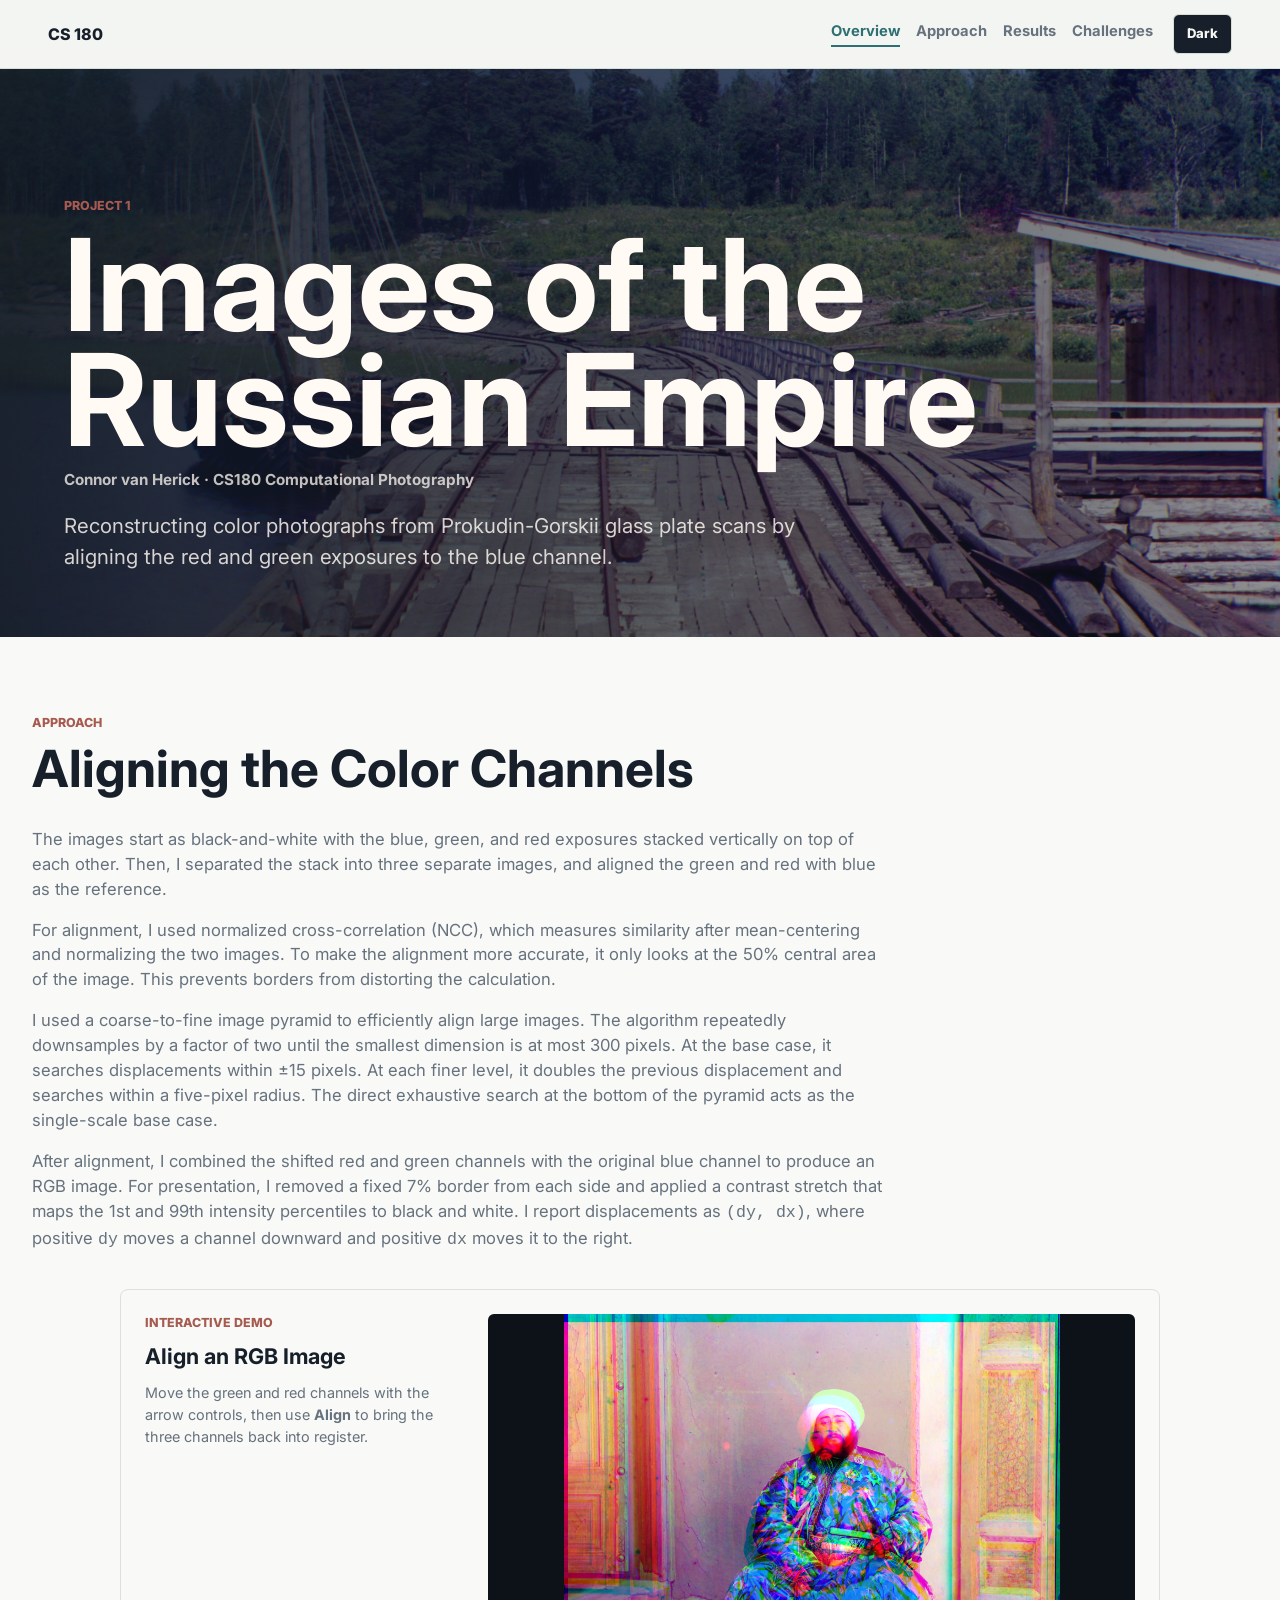
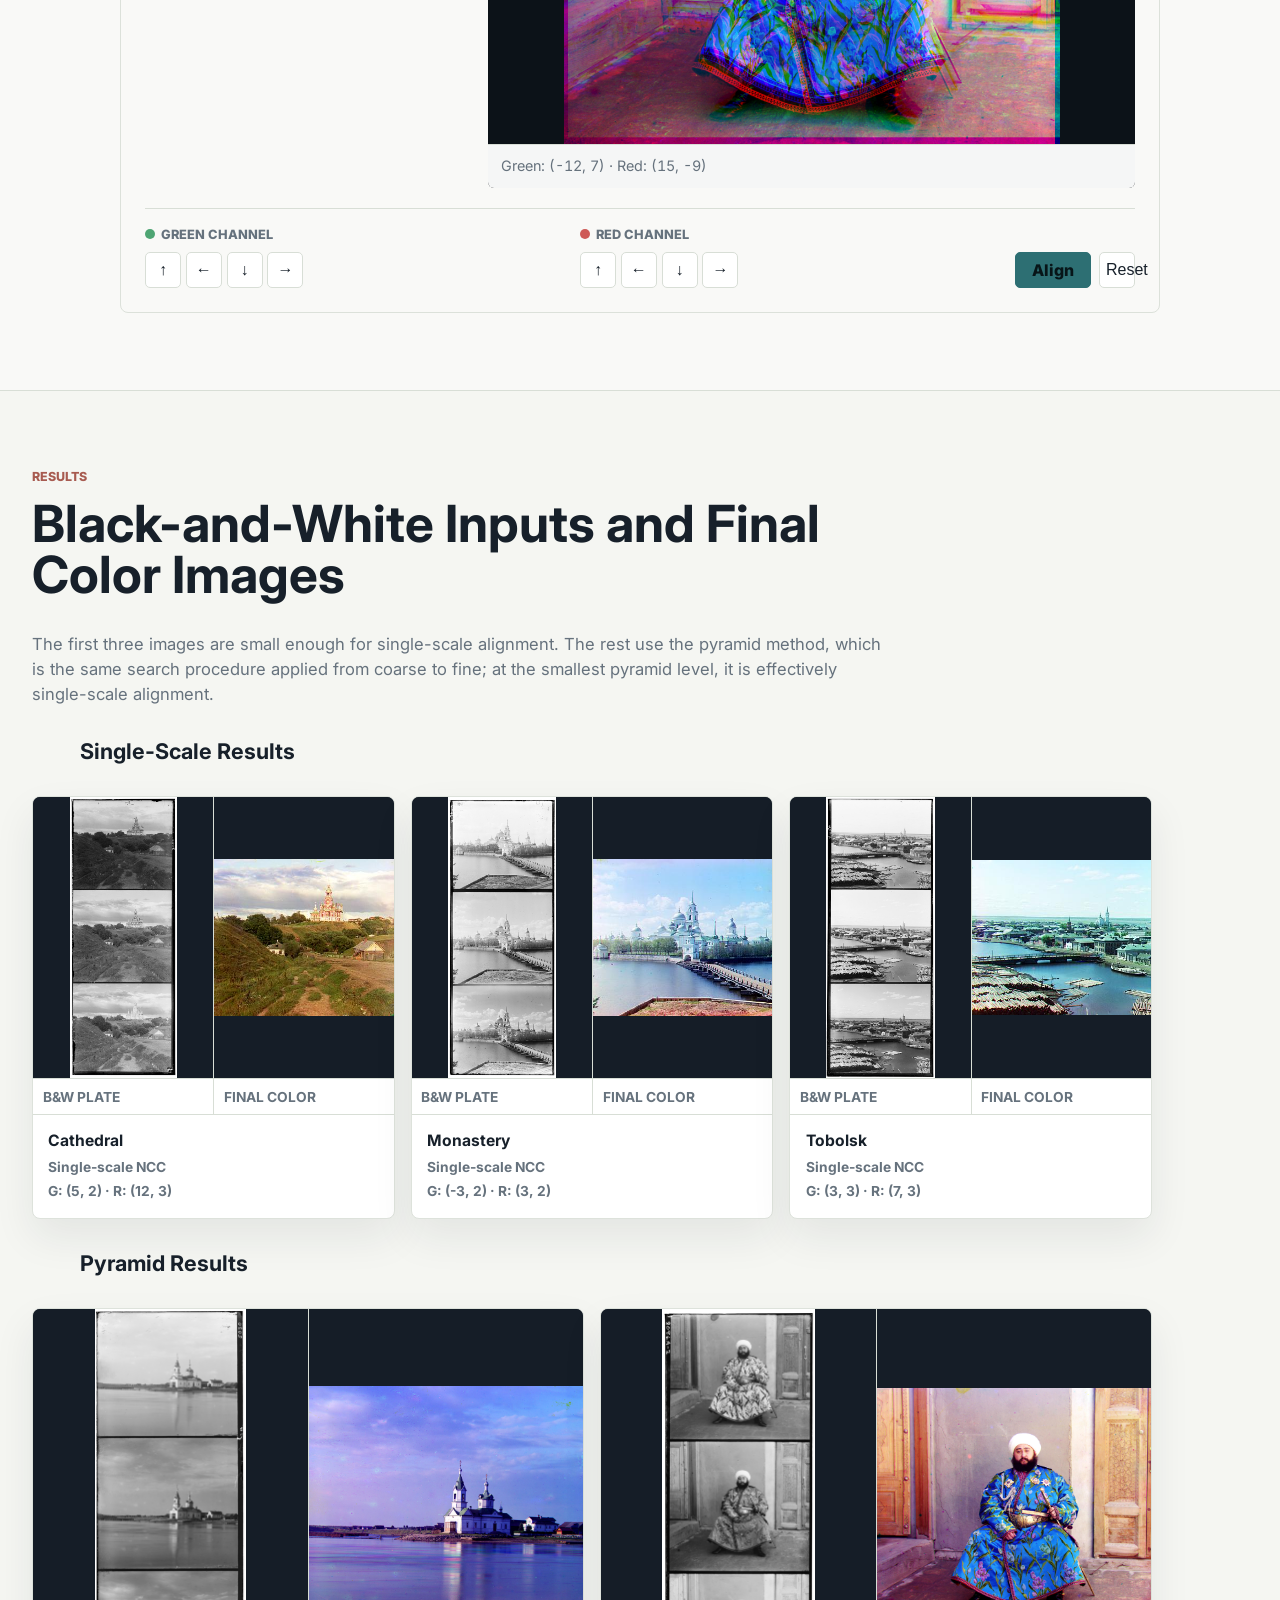
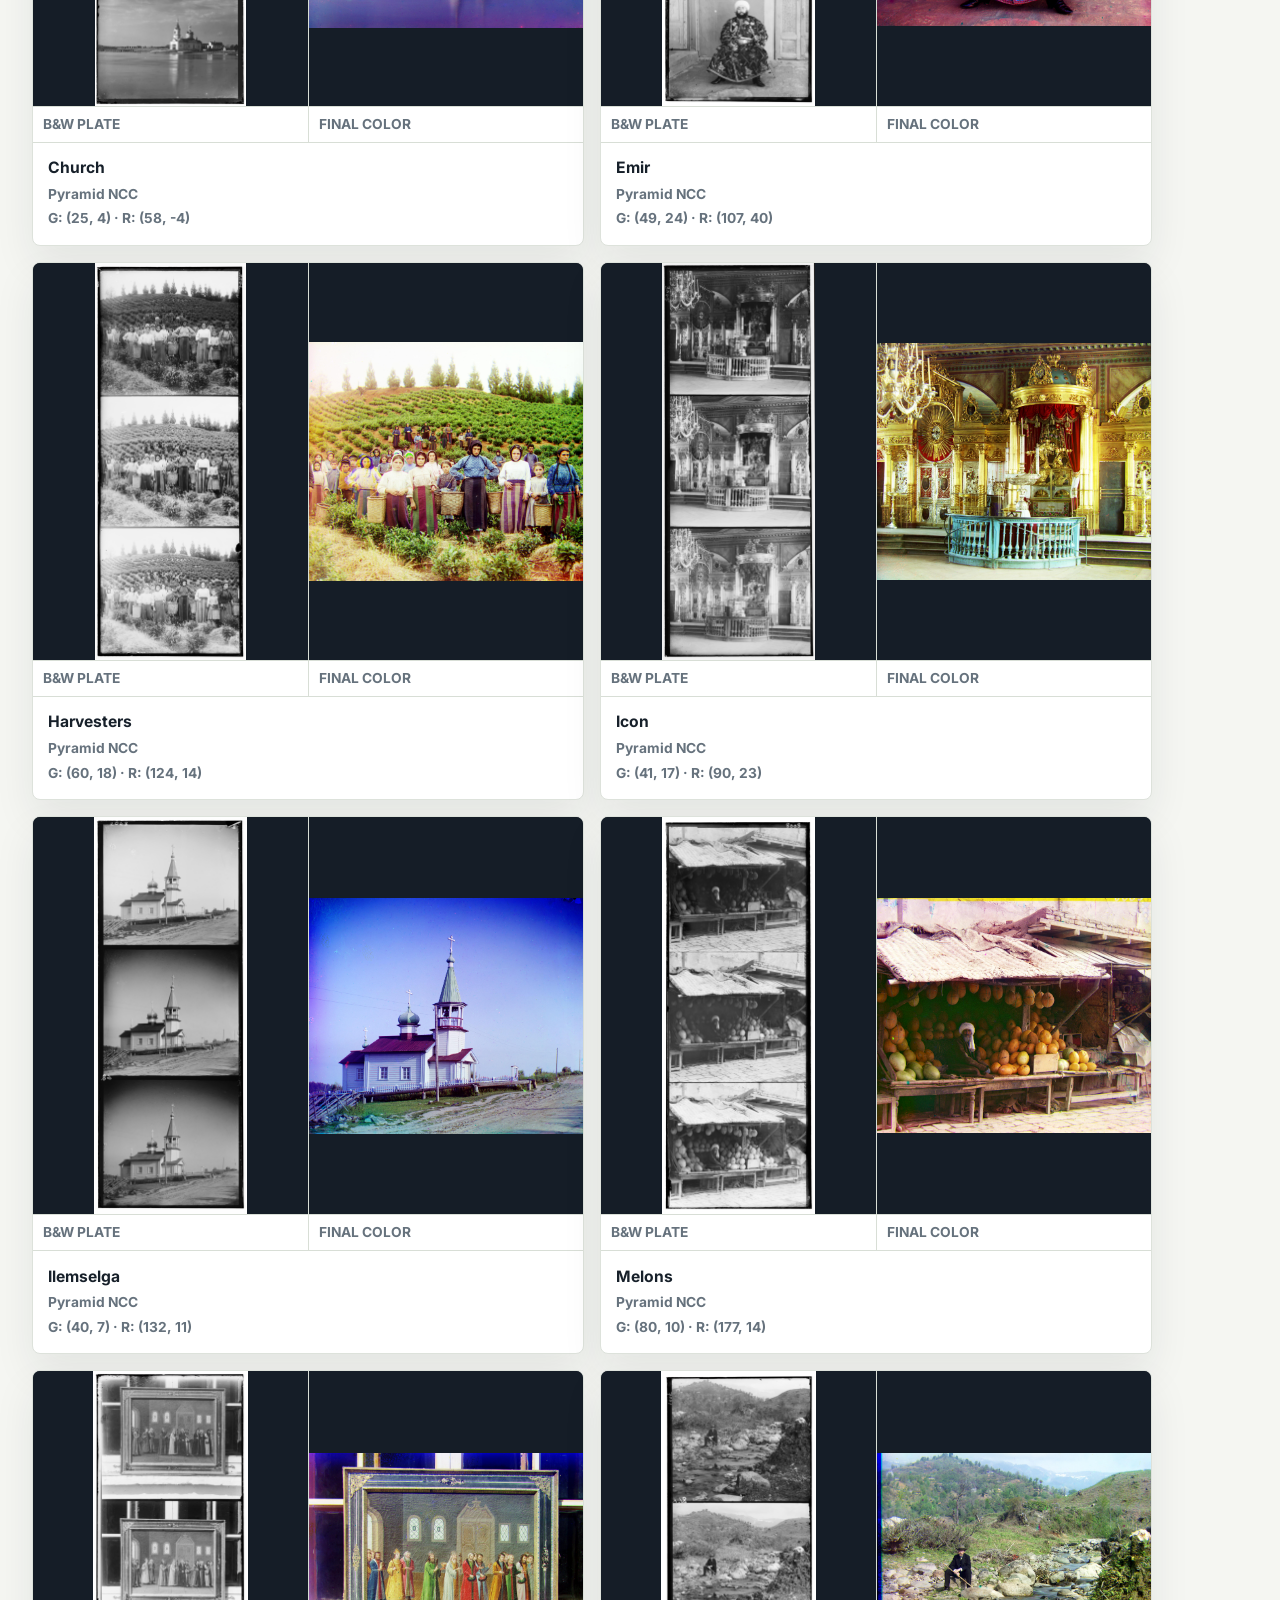
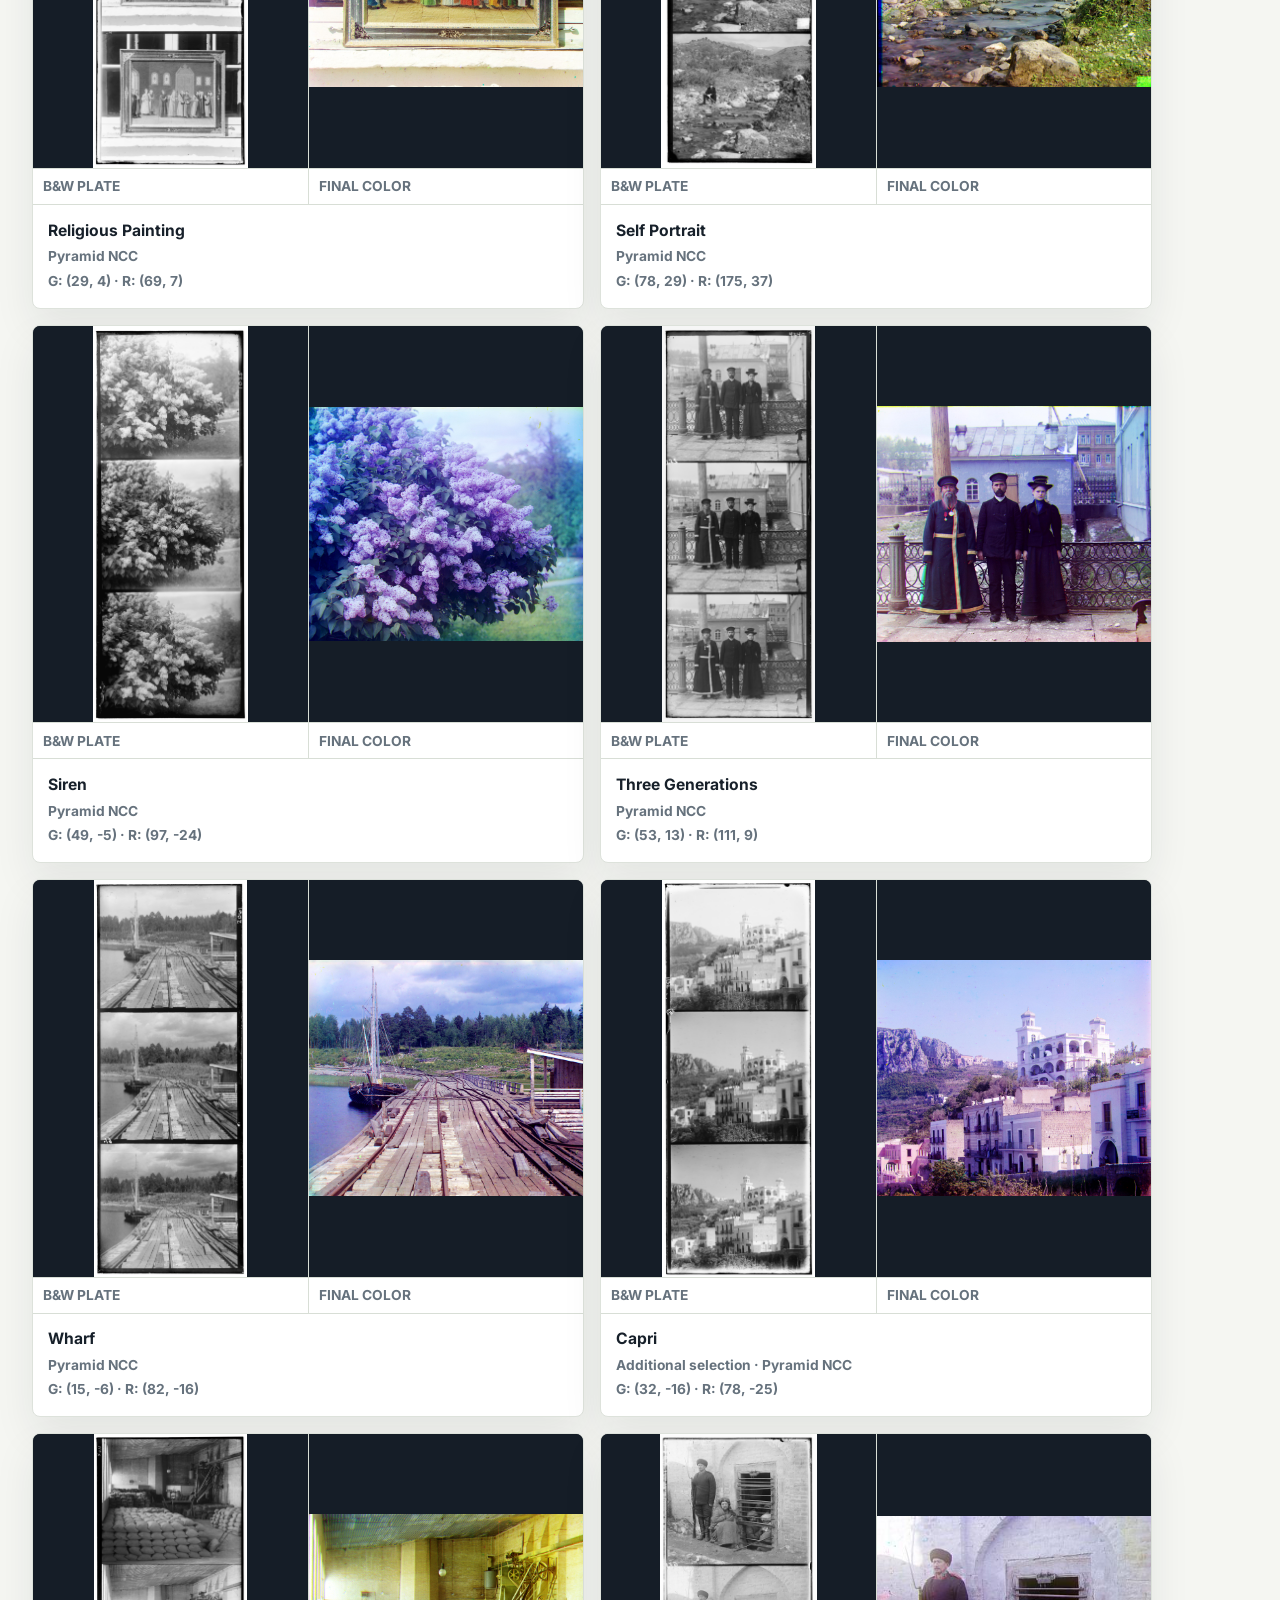
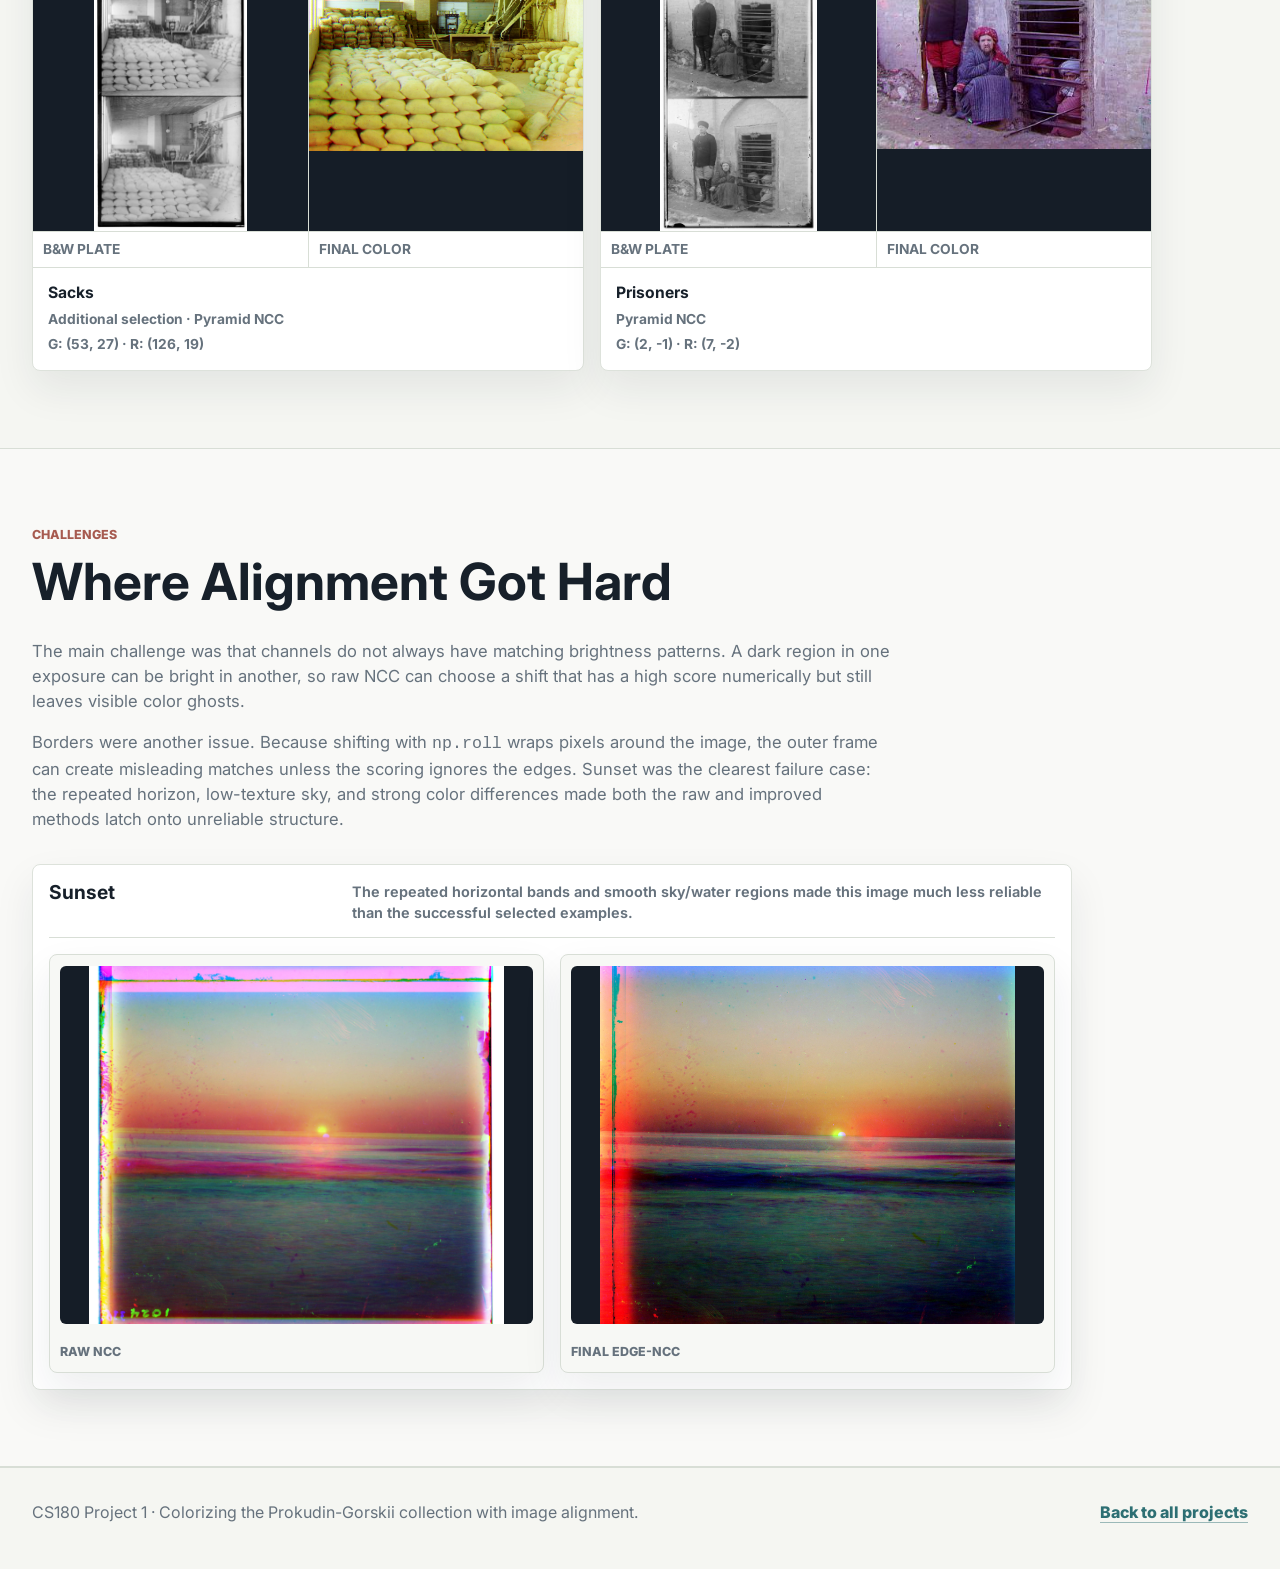
==== commit ee35c54b: "Label Project 1 additional selections" ====
--- a/projects/project1/index.html
+++ b/projects/project1/index.html
@@ -137,8 +137,8 @@
           <figure class="final-card"><div class="result-pair"><div><img src="CS180_fa2026_bw_pngs/siren_bw.png" alt="Black-and-white source plate for siren"><span>B&amp;W Plate</span></div><div><img src="CS180_fa2026_merged_photos/siren_out.jpg" alt="Final aligned siren"><span>Final Color</span></div></div><figcaption><strong>Siren</strong><span>Pyramid NCC</span><span>G: (49, -5) · R: (97, -24)</span></figcaption></figure>
           <figure class="final-card"><div class="result-pair"><div><img src="CS180_fa2026_bw_pngs/three_generations_bw.png" alt="Black-and-white source plate for three generations"><span>B&amp;W Plate</span></div><div><img src="CS180_fa2026_merged_photos/three_generations_out.jpg" alt="Final aligned three generations"><span>Final Color</span></div></div><figcaption><strong>Three Generations</strong><span>Pyramid NCC</span><span>G: (53, 13) · R: (111, 9)</span></figcaption></figure>
           <figure class="final-card"><div class="result-pair"><div><img src="CS180_fa2026_bw_pngs/wharf_bw.png" alt="Black-and-white source plate for wharf"><span>B&amp;W Plate</span></div><div><img src="CS180_fa2026_merged_photos/wharf_out.jpg" alt="Final aligned wharf"><span>Final Color</span></div></div><figcaption><strong>Wharf</strong><span>Pyramid NCC</span><span>G: (15, -6) · R: (82, -16)</span></figcaption></figure>
-          <figure class="final-card"><div class="result-pair"><div><img src="CS180_fa2026_bw_pngs/Capri_extra_bw.png" alt="Black-and-white source plate for Capri"><span>B&amp;W Plate</span></div><div><img src="CS180_fa2026_merged_photos/Capri_extra_out.jpg" alt="Final aligned Capri"><span>Final Color</span></div></div><figcaption><strong>Capri</strong><span>Pyramid NCC</span><span>G: (32, -16) · R: (78, -25)</span></figcaption></figure>
-          <figure class="final-card"><div class="result-pair"><div><img src="CS180_fa2026_bw_pngs/sacks_extra_bw.png" alt="Black-and-white source plate for sacks"><span>B&amp;W Plate</span></div><div><img src="CS180_fa2026_merged_photos/sacks_extra_out.jpg" alt="Final aligned sacks"><span>Final Color</span></div></div><figcaption><strong>Sacks</strong><span>Pyramid NCC</span><span>G: (53, 27) · R: (126, 19)</span></figcaption></figure>
+          <figure class="final-card"><div class="result-pair"><div><img src="CS180_fa2026_bw_pngs/Capri_extra_bw.png" alt="Black-and-white source plate for Capri"><span>B&amp;W Plate</span></div><div><img src="CS180_fa2026_merged_photos/Capri_extra_out.jpg" alt="Final aligned Capri"><span>Final Color</span></div></div><figcaption><strong>Capri</strong><span>Additional selection · Pyramid NCC</span><span>G: (32, -16) · R: (78, -25)</span></figcaption></figure>
+          <figure class="final-card"><div class="result-pair"><div><img src="CS180_fa2026_bw_pngs/sacks_extra_bw.png" alt="Black-and-white source plate for sacks"><span>B&amp;W Plate</span></div><div><img src="CS180_fa2026_merged_photos/sacks_extra_out.jpg" alt="Final aligned sacks"><span>Final Color</span></div></div><figcaption><strong>Sacks</strong><span>Additional selection · Pyramid NCC</span><span>G: (53, 27) · R: (126, 19)</span></figcaption></figure>
           <figure class="final-card"><div class="result-pair"><div><img src="CS180_fa2026_bw_pngs/prisoners_extra_bw.png" alt="Black-and-white source plate for prisoners"><span>B&amp;W Plate</span></div><div><img src="CS180_fa2026_merged_photos/prisoners_extra_out.jpg" alt="Final aligned prisoners"><span>Final Color</span></div></div><figcaption><strong>Prisoners</strong><span>Pyramid NCC</span><span>G: (2, -1) · R: (7, -2)</span></figcaption></figure>
         </div>
       </section>
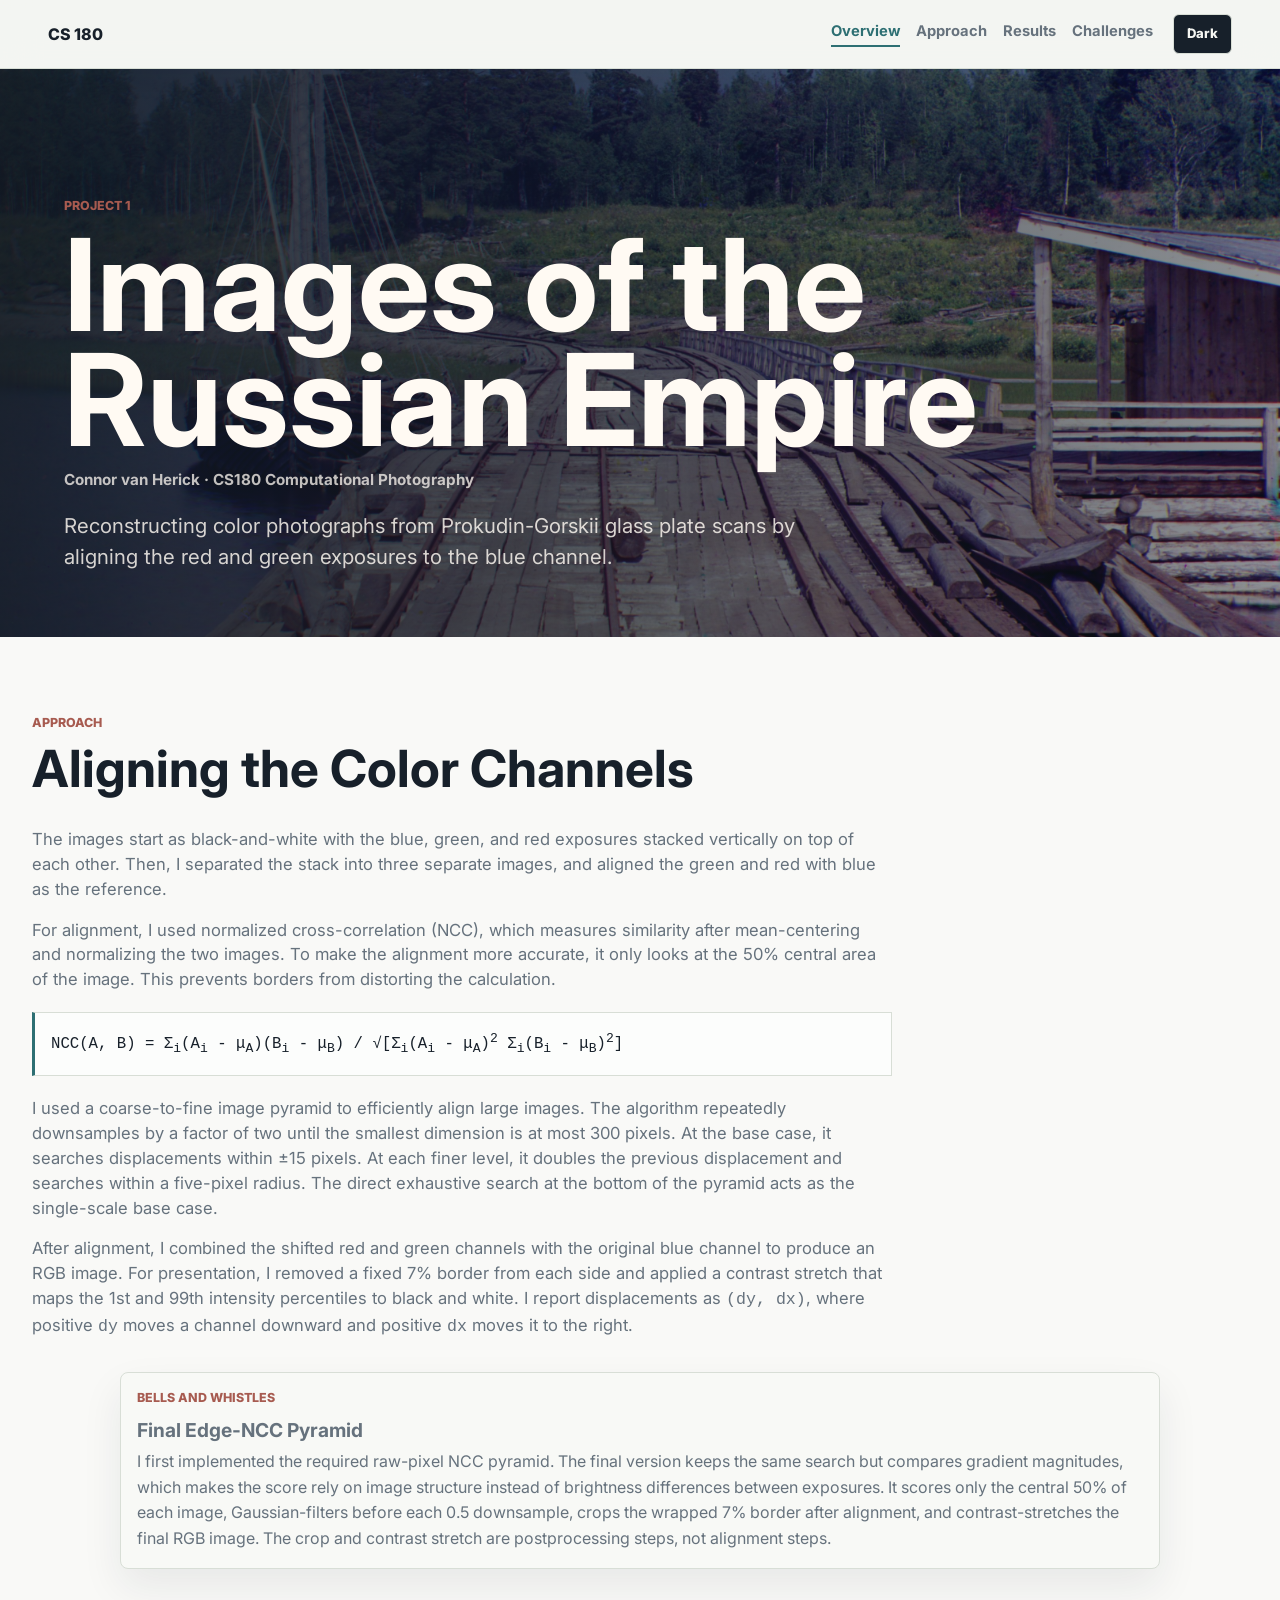
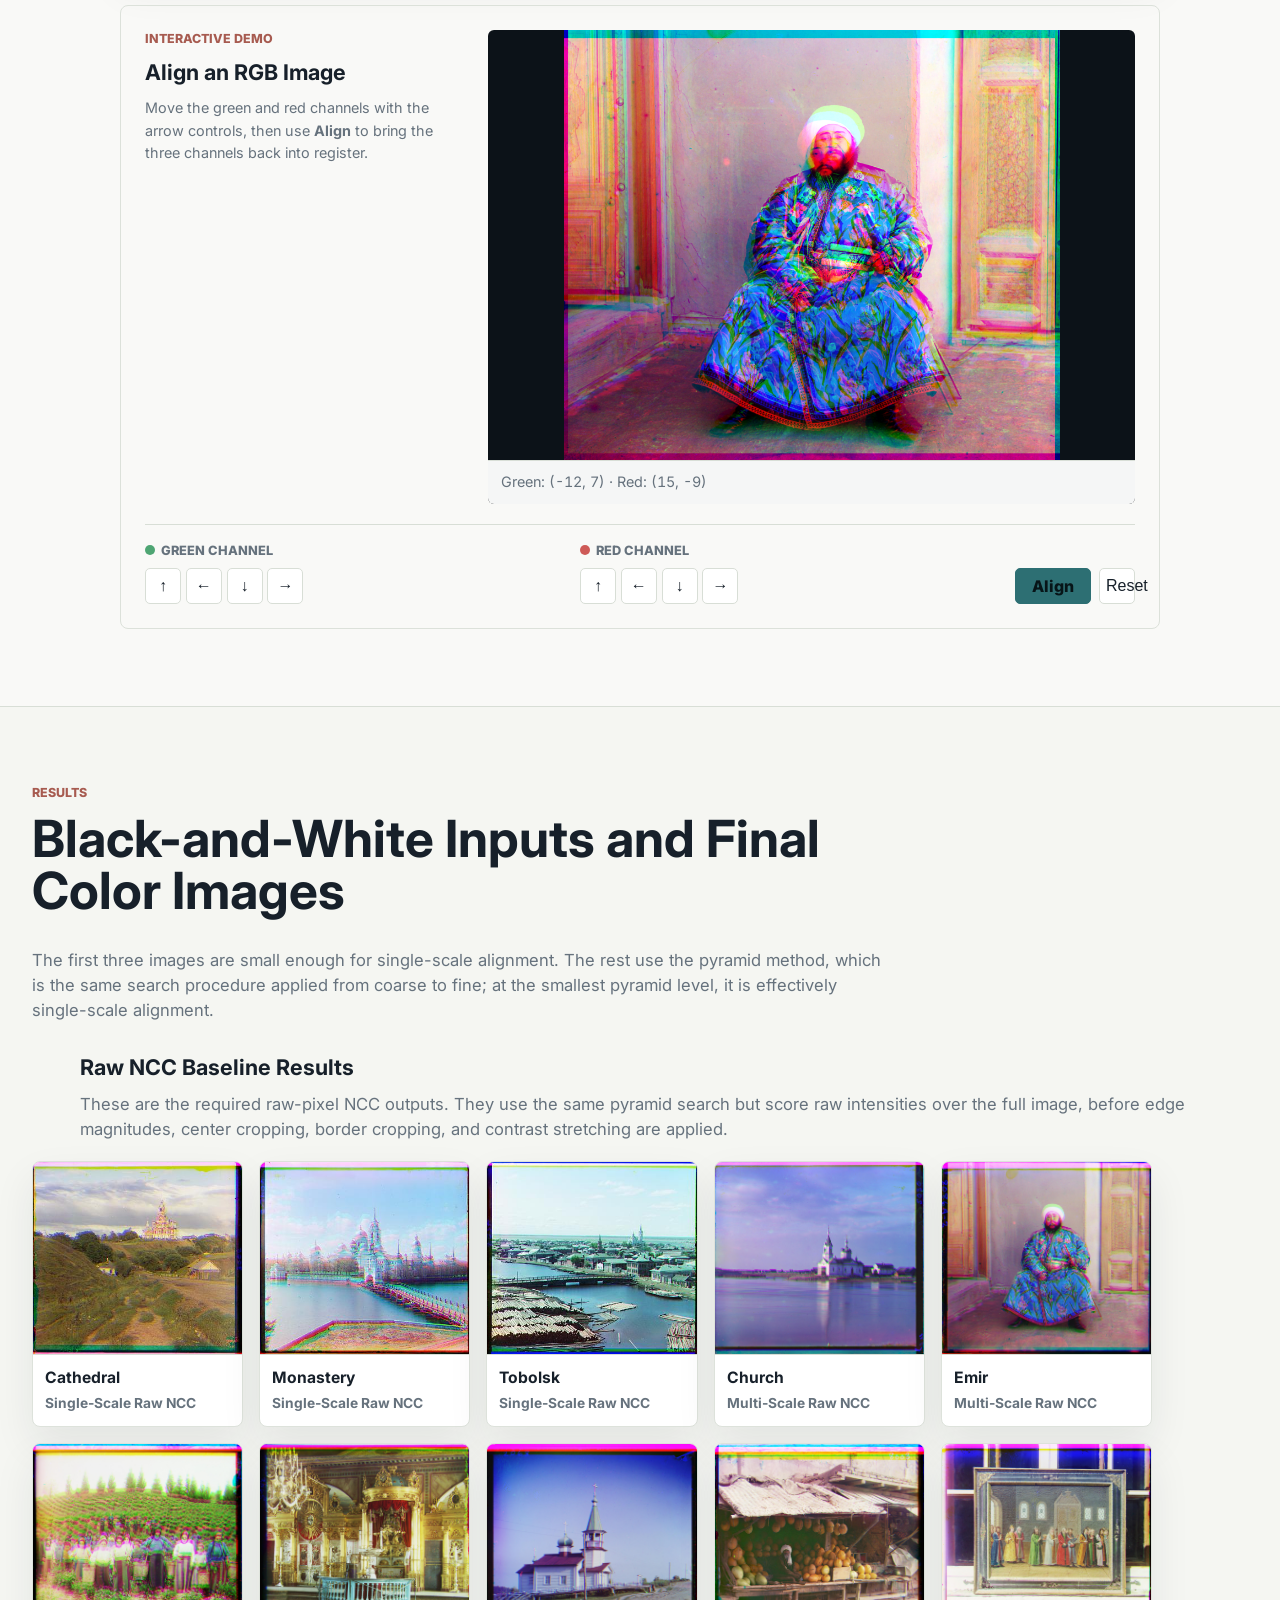
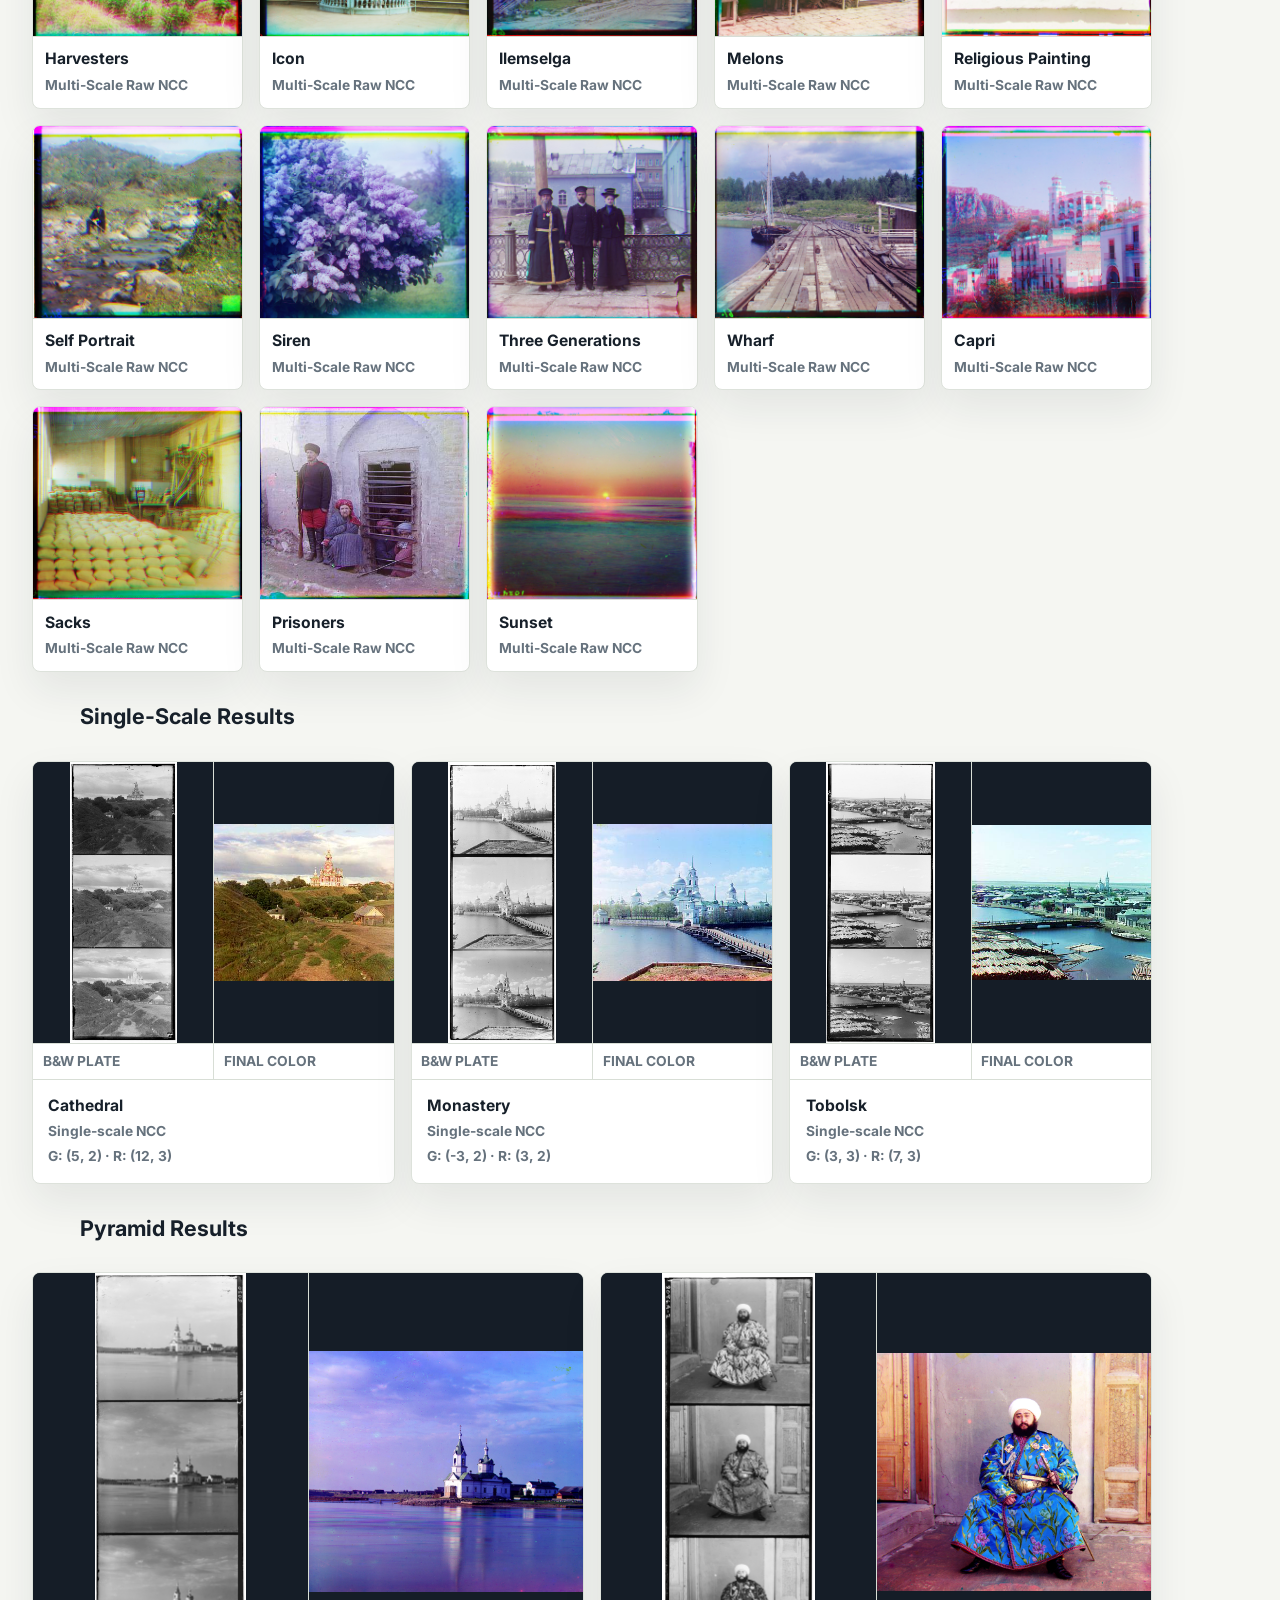
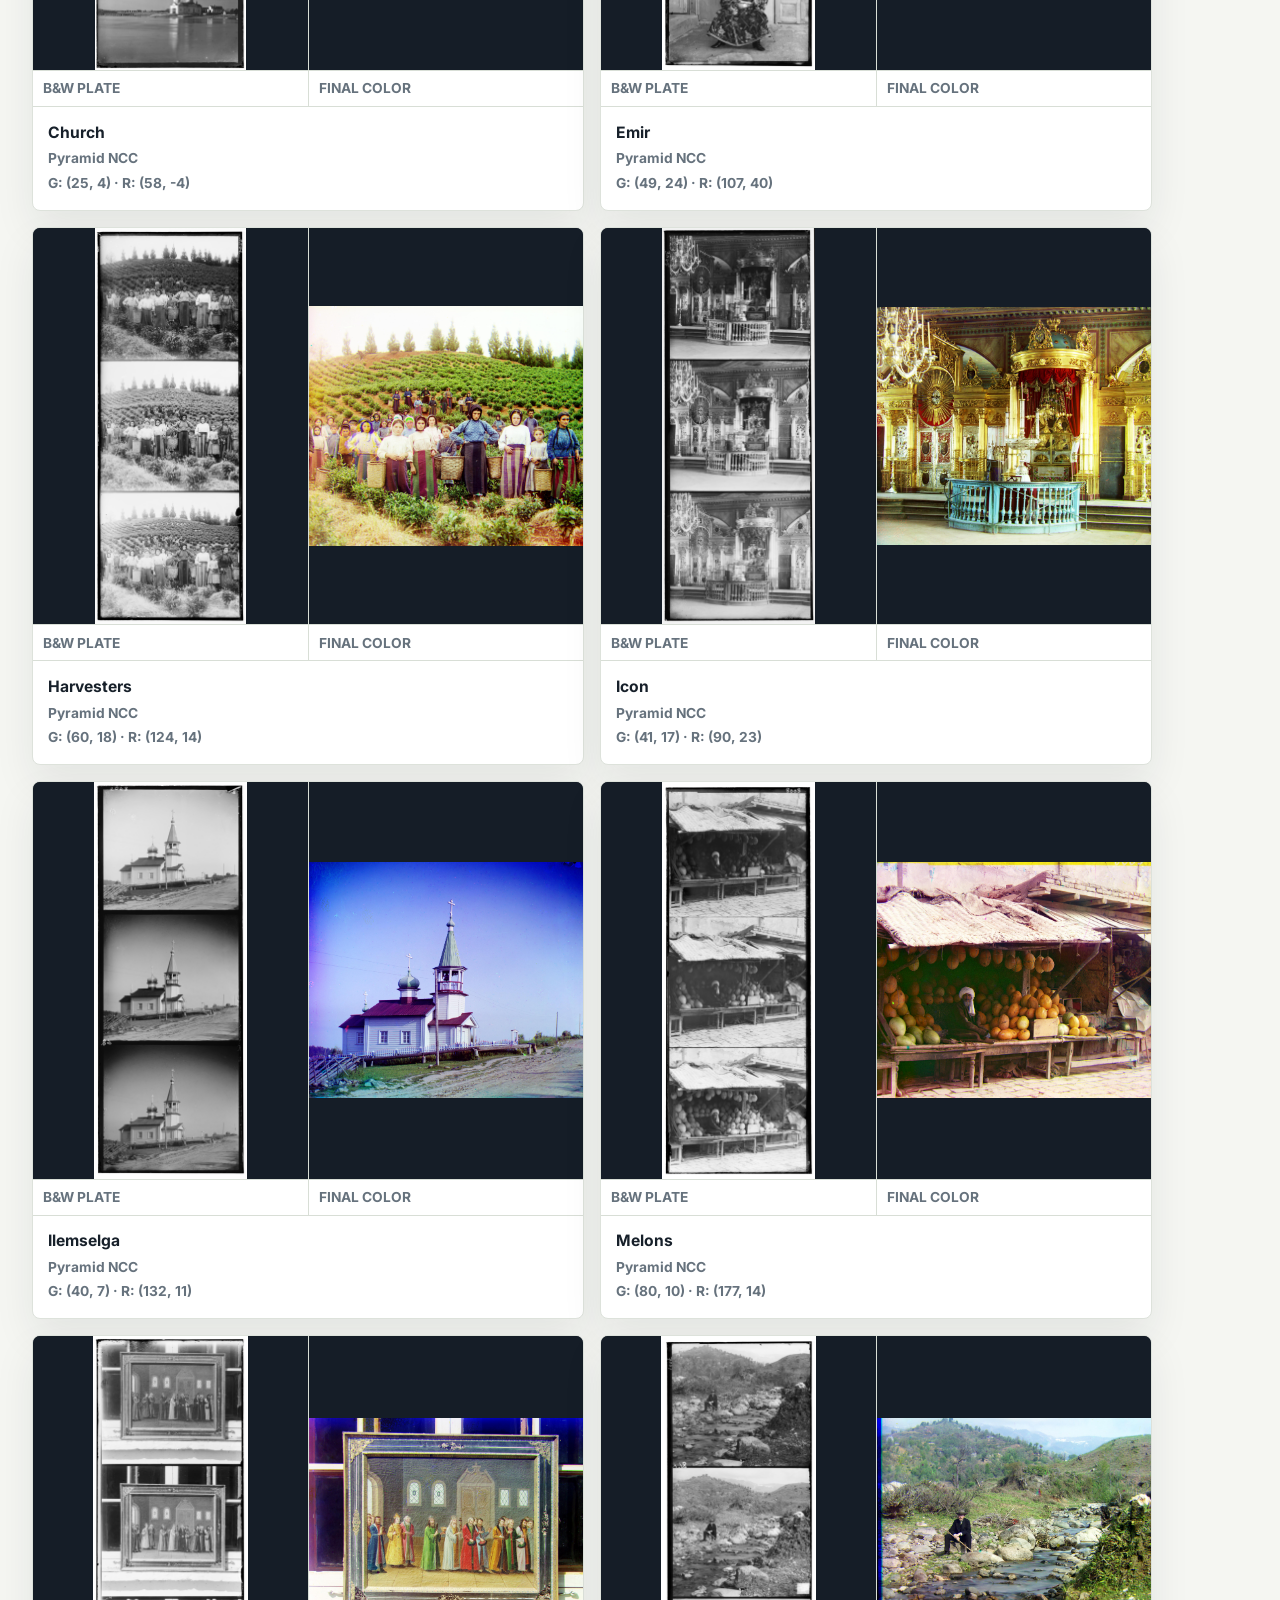
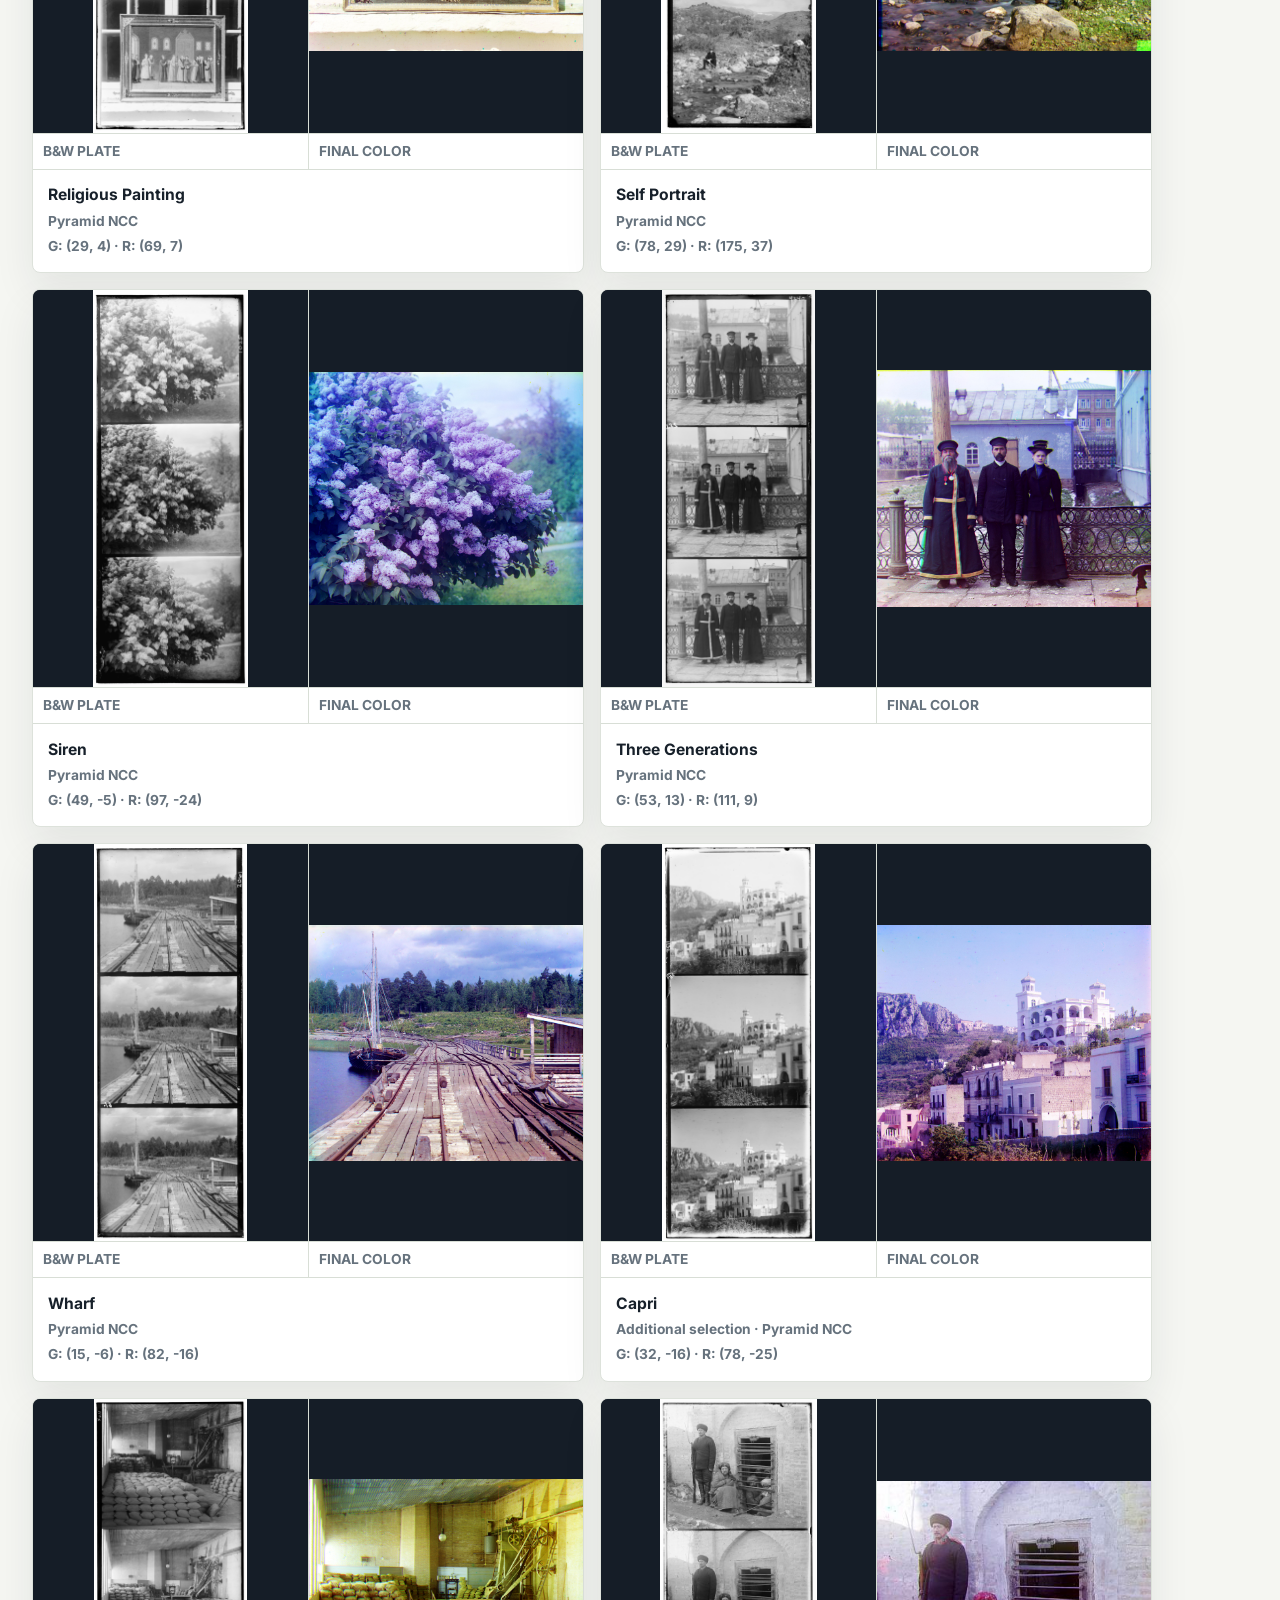
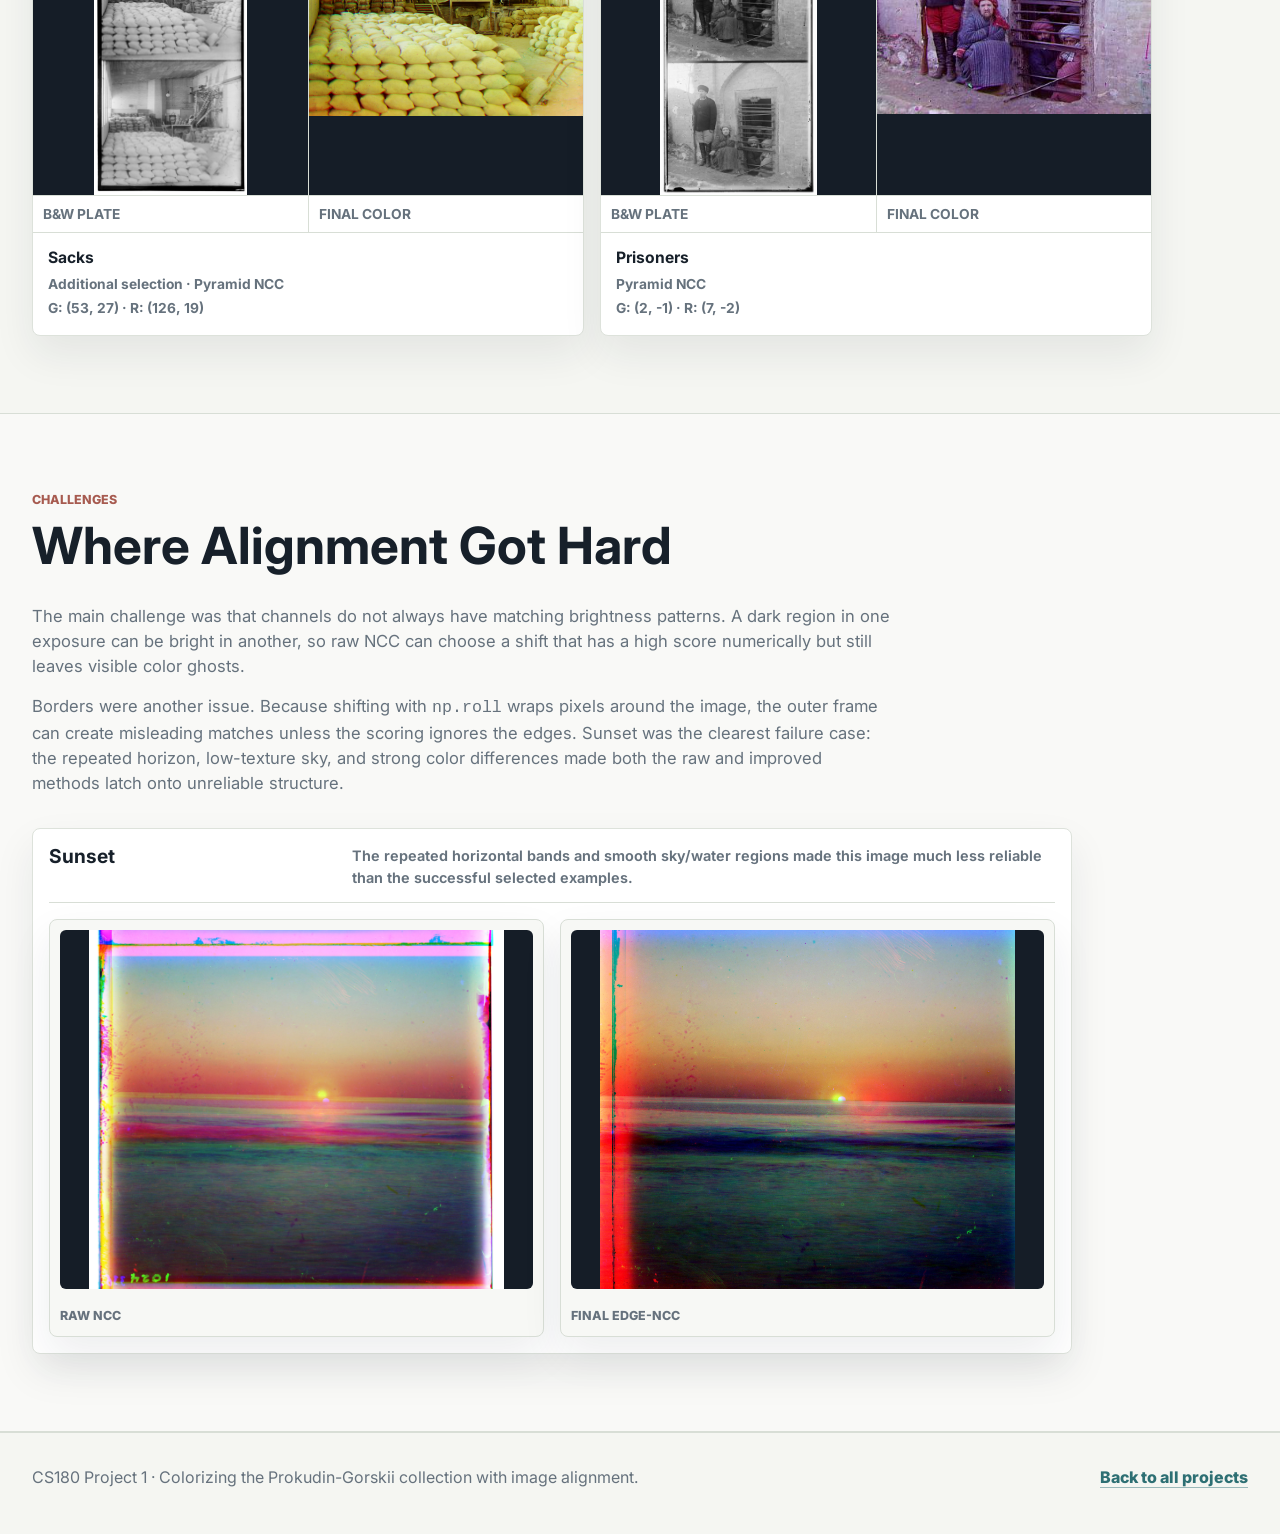
==== commit 6a0ab7ac: "Document raw NCC results and final pipeline" ====
--- a/projects/project1/index.html
+++ b/projects/project1/index.html
@@ -45,6 +45,9 @@
           <p>
             For alignment, I used normalized cross-correlation (NCC), which measures similarity after mean-centering and normalizing the two images. To make the alignment more accurate, it only looks at the 50% central area of the image. This prevents borders from distorting the calculation.
           </p>
+          <div class="ncc-formula" role="img" aria-label="Normalized cross-correlation of A and B equals the sum of mean-centered pixel products divided by the square root of the product of their squared mean-centered sums.">
+            NCC(A, B) = &Sigma;<sub>i</sub>(A<sub>i</sub> - &mu;<sub>A</sub>)(B<sub>i</sub> - &mu;<sub>B</sub>) / &radic;[&Sigma;<sub>i</sub>(A<sub>i</sub> - &mu;<sub>A</sub>)<sup>2</sup> &Sigma;<sub>i</sub>(B<sub>i</sub> - &mu;<sub>B</sub>)<sup>2</sup>]
+          </div>
           <p>
             I used a coarse-to-fine image pyramid to efficiently align large images. The algorithm repeatedly downsamples by a factor of two until the smallest dimension is at most 300 pixels. At the base case, it searches displacements within &plusmn;15 pixels. At each finer level, it doubles the previous displacement and searches within a five-pixel radius. The direct exhaustive search at the bottom of the pyramid acts as the single-scale base case.
           </p>
@@ -52,6 +55,11 @@
             After alignment, I combined the shifted red and green channels with the original blue channel to produce an RGB image. For presentation, I removed a fixed 7% border from each side and applied a contrast stretch that maps the 1st and 99th intensity percentiles to black and white. I report displacements as <code>(dy, dx)</code>, where positive <code>dy</code> moves a channel downward and positive <code>dx</code> moves it to the right.
           </p>
         </div>
+        <aside class="callout-note bells-whistles" aria-labelledby="bells-title">
+          <p class="eyebrow">Bells and Whistles</p>
+          <h3 id="bells-title">Final Edge-NCC Pyramid</h3>
+          <p>I first implemented the required raw-pixel NCC pyramid. The final version keeps the same search but compares gradient magnitudes, which makes the score rely on image structure instead of brightness differences between exposures. It scores only the central 50% of each image, Gaussian-filters before each 0.5 downsample, crops the wrapped 7% border after alignment, and contrast-stretches the final RGB image. The crop and contrast stretch are postprocessing steps, not alignment steps.</p>
+        </aside>
         <section class="alignment-demo" aria-labelledby="alignment-demo-title">
           <div class="alignment-demo-copy">
             <p class="eyebrow">Interactive Demo</p>
@@ -98,6 +106,30 @@
           <p>
             The first three images are small enough for single-scale alignment. The rest use the pyramid method, which is the same search procedure applied from coarse to fine; at the smallest pyramid level, it is effectively single-scale alignment.
           </p>
+        </div>
+        <h3 class="results-subhead">Raw NCC Baseline Results</h3>
+        <div class="writeup-copy raw-results-copy">
+          <p>These are the required raw-pixel NCC outputs. They use the same pyramid search but score raw intensities over the full image, before edge magnitudes, center cropping, border cropping, and contrast stretching are applied.</p>
+        </div>
+        <div class="final-results-grid raw-results">
+          <figure class="final-card raw-result-card"><img src="CS180_fa2026_baseline_photos/cathedral_out.jpg" alt="Raw NCC baseline result for Cathedral"><figcaption><strong>Cathedral</strong><span>Single-Scale Raw NCC</span></figcaption></figure>
+          <figure class="final-card raw-result-card"><img src="CS180_fa2026_baseline_photos/monastery_out.jpg" alt="Raw NCC baseline result for Monastery"><figcaption><strong>Monastery</strong><span>Single-Scale Raw NCC</span></figcaption></figure>
+          <figure class="final-card raw-result-card"><img src="CS180_fa2026_baseline_photos/tobolsk_out.jpg" alt="Raw NCC baseline result for Tobolsk"><figcaption><strong>Tobolsk</strong><span>Single-Scale Raw NCC</span></figcaption></figure>
+          <figure class="final-card raw-result-card"><img src="CS180_fa2026_baseline_photos/church_out.jpg" alt="Raw NCC baseline result for Church"><figcaption><strong>Church</strong><span>Multi-Scale Raw NCC</span></figcaption></figure>
+          <figure class="final-card raw-result-card"><img src="CS180_fa2026_baseline_photos/emir_out.jpg" alt="Raw NCC baseline result for Emir"><figcaption><strong>Emir</strong><span>Multi-Scale Raw NCC</span></figcaption></figure>
+          <figure class="final-card raw-result-card"><img src="CS180_fa2026_baseline_photos/harvesters_out.jpg" alt="Raw NCC baseline result for Harvesters"><figcaption><strong>Harvesters</strong><span>Multi-Scale Raw NCC</span></figcaption></figure>
+          <figure class="final-card raw-result-card"><img src="CS180_fa2026_baseline_photos/icon_out.jpg" alt="Raw NCC baseline result for Icon"><figcaption><strong>Icon</strong><span>Multi-Scale Raw NCC</span></figcaption></figure>
+          <figure class="final-card raw-result-card"><img src="CS180_fa2026_baseline_photos/ilemselga_out.jpg" alt="Raw NCC baseline result for Ilemselga"><figcaption><strong>Ilemselga</strong><span>Multi-Scale Raw NCC</span></figcaption></figure>
+          <figure class="final-card raw-result-card"><img src="CS180_fa2026_baseline_photos/melons_out.jpg" alt="Raw NCC baseline result for Melons"><figcaption><strong>Melons</strong><span>Multi-Scale Raw NCC</span></figcaption></figure>
+          <figure class="final-card raw-result-card"><img src="CS180_fa2026_baseline_photos/religous_painting_out.jpg" alt="Raw NCC baseline result for Religious Painting"><figcaption><strong>Religious Painting</strong><span>Multi-Scale Raw NCC</span></figcaption></figure>
+          <figure class="final-card raw-result-card"><img src="CS180_fa2026_baseline_photos/self_portrait_out.jpg" alt="Raw NCC baseline result for Self Portrait"><figcaption><strong>Self Portrait</strong><span>Multi-Scale Raw NCC</span></figcaption></figure>
+          <figure class="final-card raw-result-card"><img src="CS180_fa2026_baseline_photos/siren_out.jpg" alt="Raw NCC baseline result for Siren"><figcaption><strong>Siren</strong><span>Multi-Scale Raw NCC</span></figcaption></figure>
+          <figure class="final-card raw-result-card"><img src="CS180_fa2026_baseline_photos/three_generations_out.jpg" alt="Raw NCC baseline result for Three Generations"><figcaption><strong>Three Generations</strong><span>Multi-Scale Raw NCC</span></figcaption></figure>
+          <figure class="final-card raw-result-card"><img src="CS180_fa2026_baseline_photos/wharf_out.jpg" alt="Raw NCC baseline result for Wharf"><figcaption><strong>Wharf</strong><span>Multi-Scale Raw NCC</span></figcaption></figure>
+          <figure class="final-card raw-result-card"><img src="CS180_fa2026_baseline_photos/Capri_extra_out.jpg" alt="Raw NCC baseline result for Capri"><figcaption><strong>Capri</strong><span>Multi-Scale Raw NCC</span></figcaption></figure>
+          <figure class="final-card raw-result-card"><img src="CS180_fa2026_baseline_photos/sacks_extra_out.jpg" alt="Raw NCC baseline result for Sacks"><figcaption><strong>Sacks</strong><span>Multi-Scale Raw NCC</span></figcaption></figure>
+          <figure class="final-card raw-result-card"><img src="CS180_fa2026_baseline_photos/prisoners_extra_out.jpg" alt="Raw NCC baseline result for Prisoners"><figcaption><strong>Prisoners</strong><span>Multi-Scale Raw NCC</span></figcaption></figure>
+          <figure class="final-card raw-result-card"><img src="CS180_fa2026_baseline_photos/sunset_extra_out.jpg" alt="Raw NCC baseline result for Sunset"><figcaption><strong>Sunset</strong><span>Multi-Scale Raw NCC</span></figcaption></figure>
         </div>
         <h3 class="results-subhead">Single-Scale Results</h3>
         <div class="final-results-grid small-results">
--- a/styles.css
+++ b/styles.css
@@ -1574,3 +1574,56 @@
     grid-template-columns: 1fr;
   }
 }
+
+.project1-page .ncc-formula {
+  background: color-mix(in srgb, var(--panel) 74%, var(--paper));
+  border: 1px solid var(--border);
+  border-left: 3px solid var(--teal);
+  color: var(--ink);
+  font-family: ui-monospace, SFMono-Regular, Menlo, Monaco, Consolas, monospace;
+  font-size: clamp(0.78rem, 1.55vw, 0.98rem);
+  line-height: 1.7;
+  margin: 0.25rem 0;
+  overflow-x: auto;
+  padding: 0.9rem 1rem;
+}
+
+.project1-page .bells-whistles {
+  margin: 2rem auto 0;
+  max-width: 1040px;
+}
+
+.project1-page .bells-whistles h3 {
+  font-size: 1.2rem;
+  margin: 0.25rem 0 0.5rem;
+}
+
+.project1-page .bells-whistles p:last-child {
+  color: var(--muted);
+  line-height: 1.6;
+  margin-bottom: 0;
+}
+
+.project1-page .raw-results-copy {
+  margin: 0.75rem auto 0;
+  max-width: 1120px;
+}
+
+.project1-page .raw-results {
+  grid-template-columns: repeat(auto-fit, minmax(190px, 1fr));
+  margin-top: 1.25rem;
+}
+
+.project1-page .raw-result-card img {
+  height: clamp(150px, 15vw, 205px);
+  object-fit: cover;
+}
+
+.project1-page .raw-result-card figcaption {
+  padding: 0.65rem 0.75rem 0.75rem;
+}
+
+@media (max-width: 560px) {
+  .project1-page .raw-results { grid-template-columns: repeat(2, minmax(0, 1fr)); }
+  .project1-page .raw-result-card img { height: 140px; }
+}
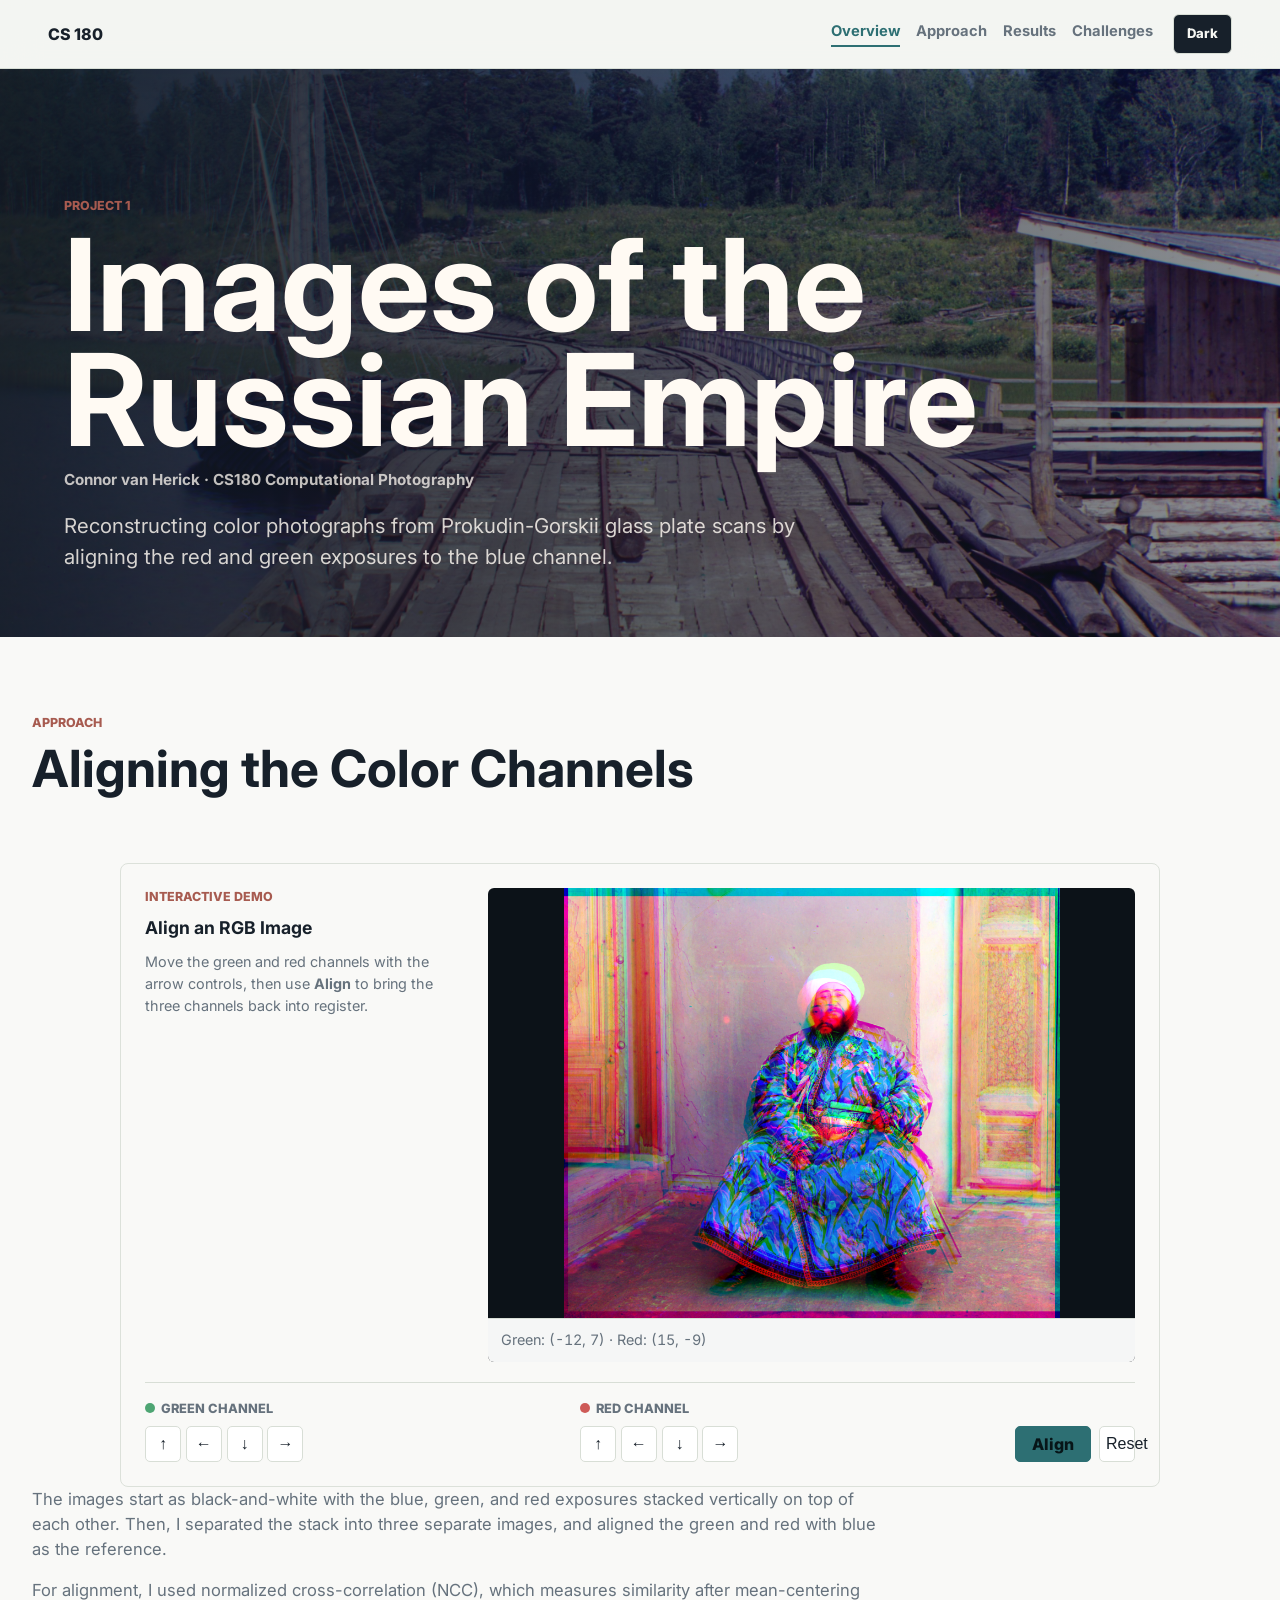
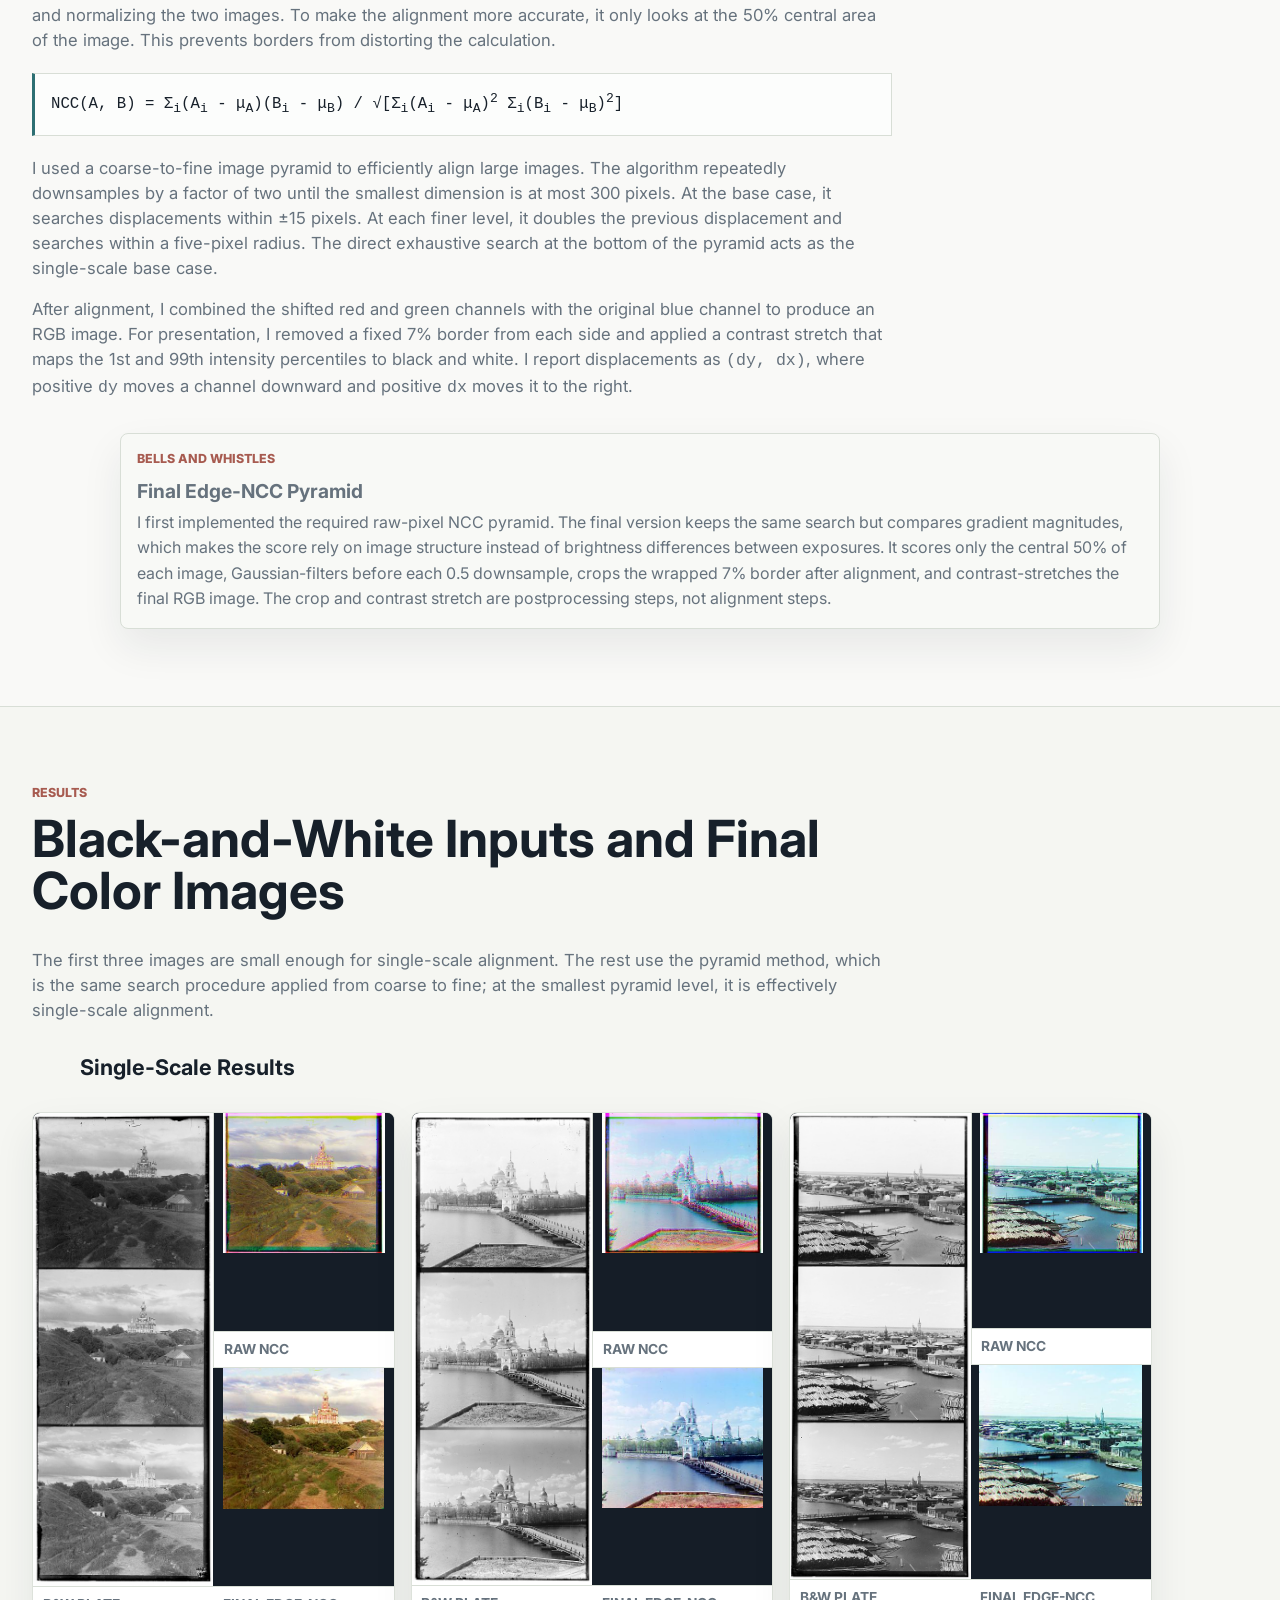
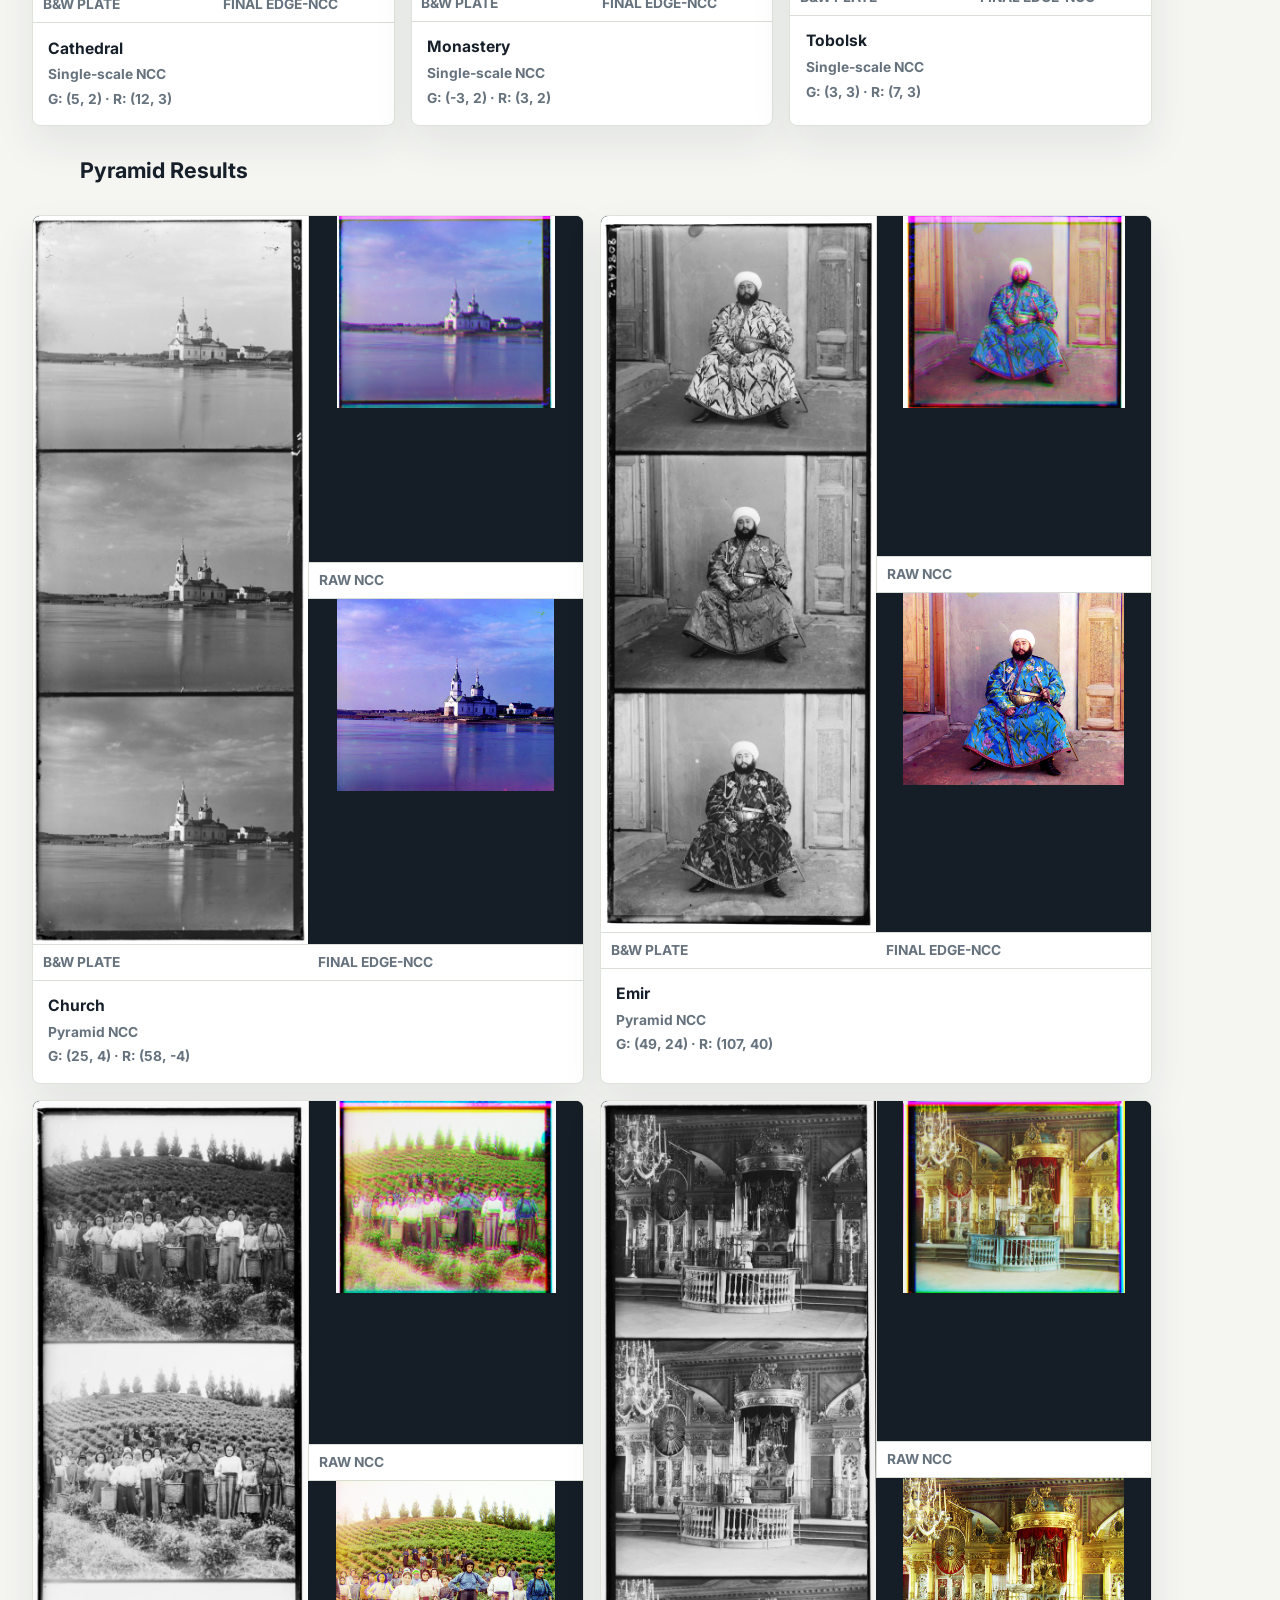
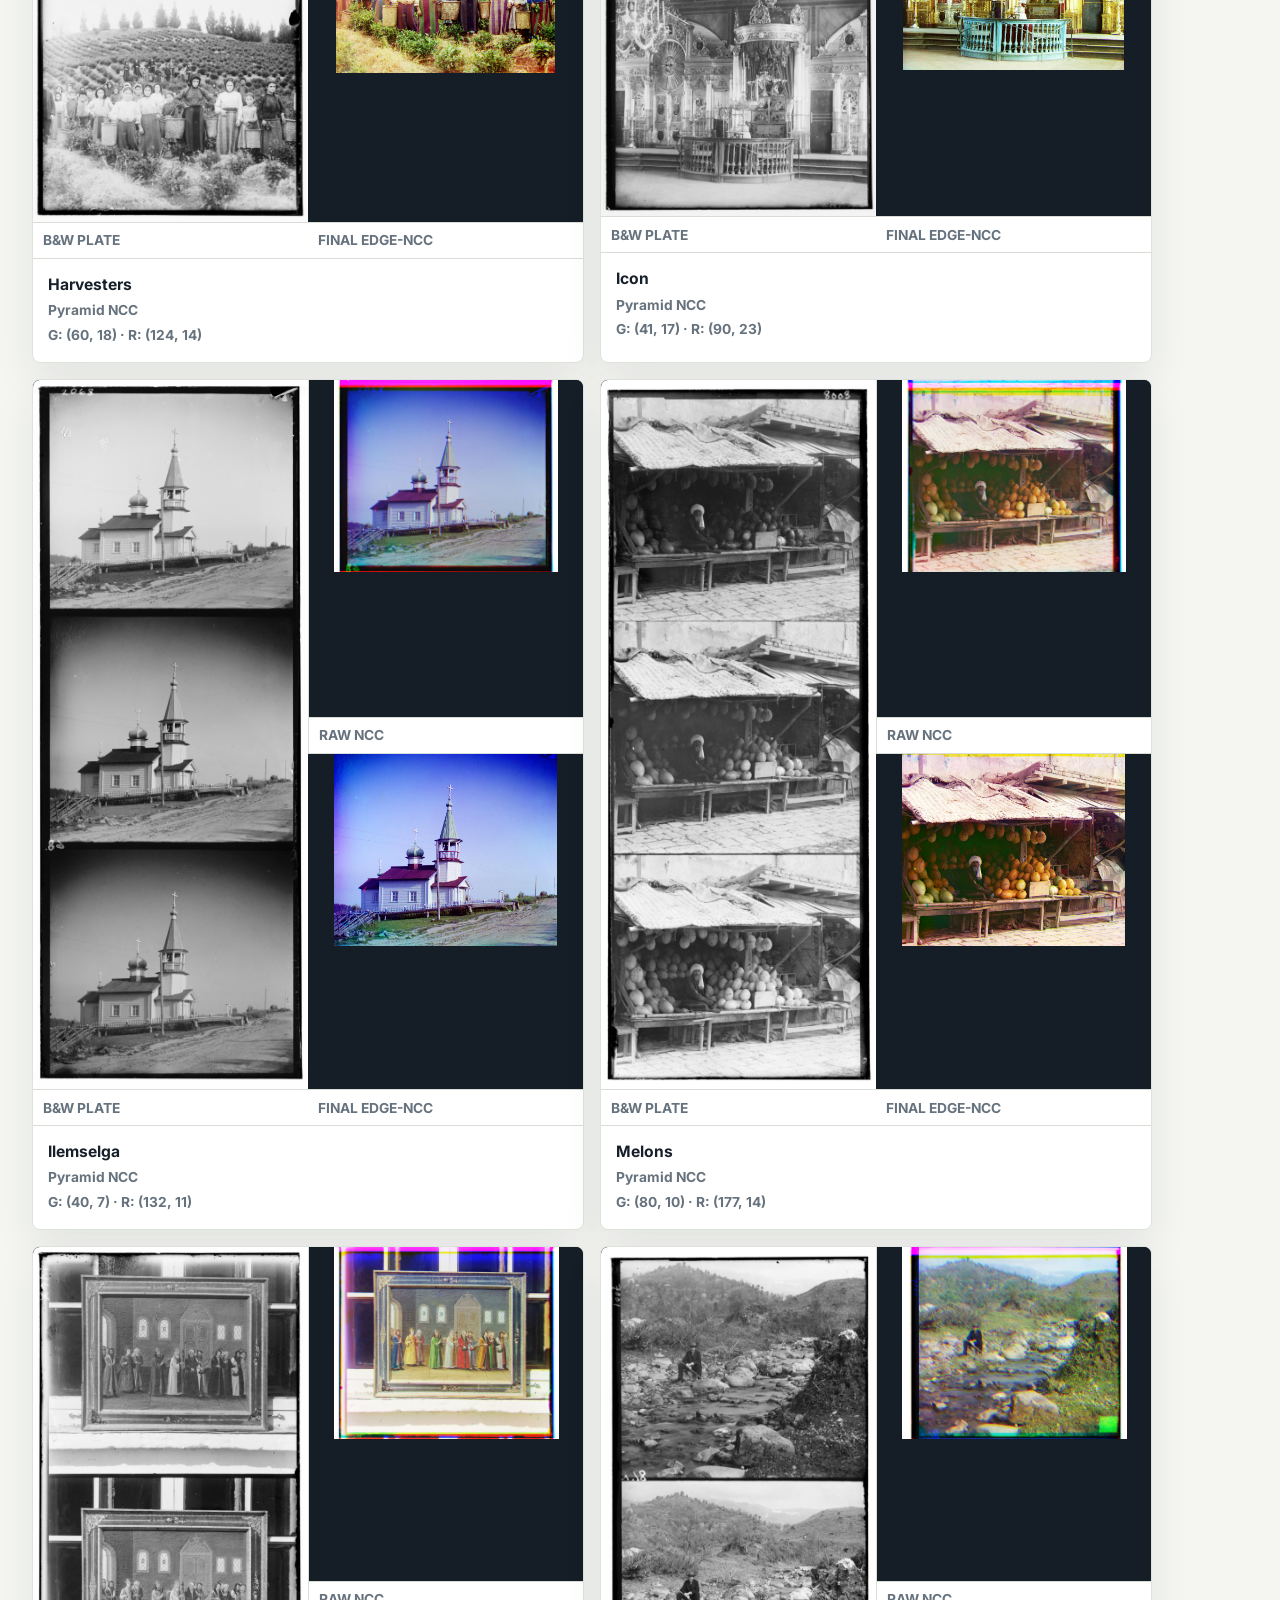
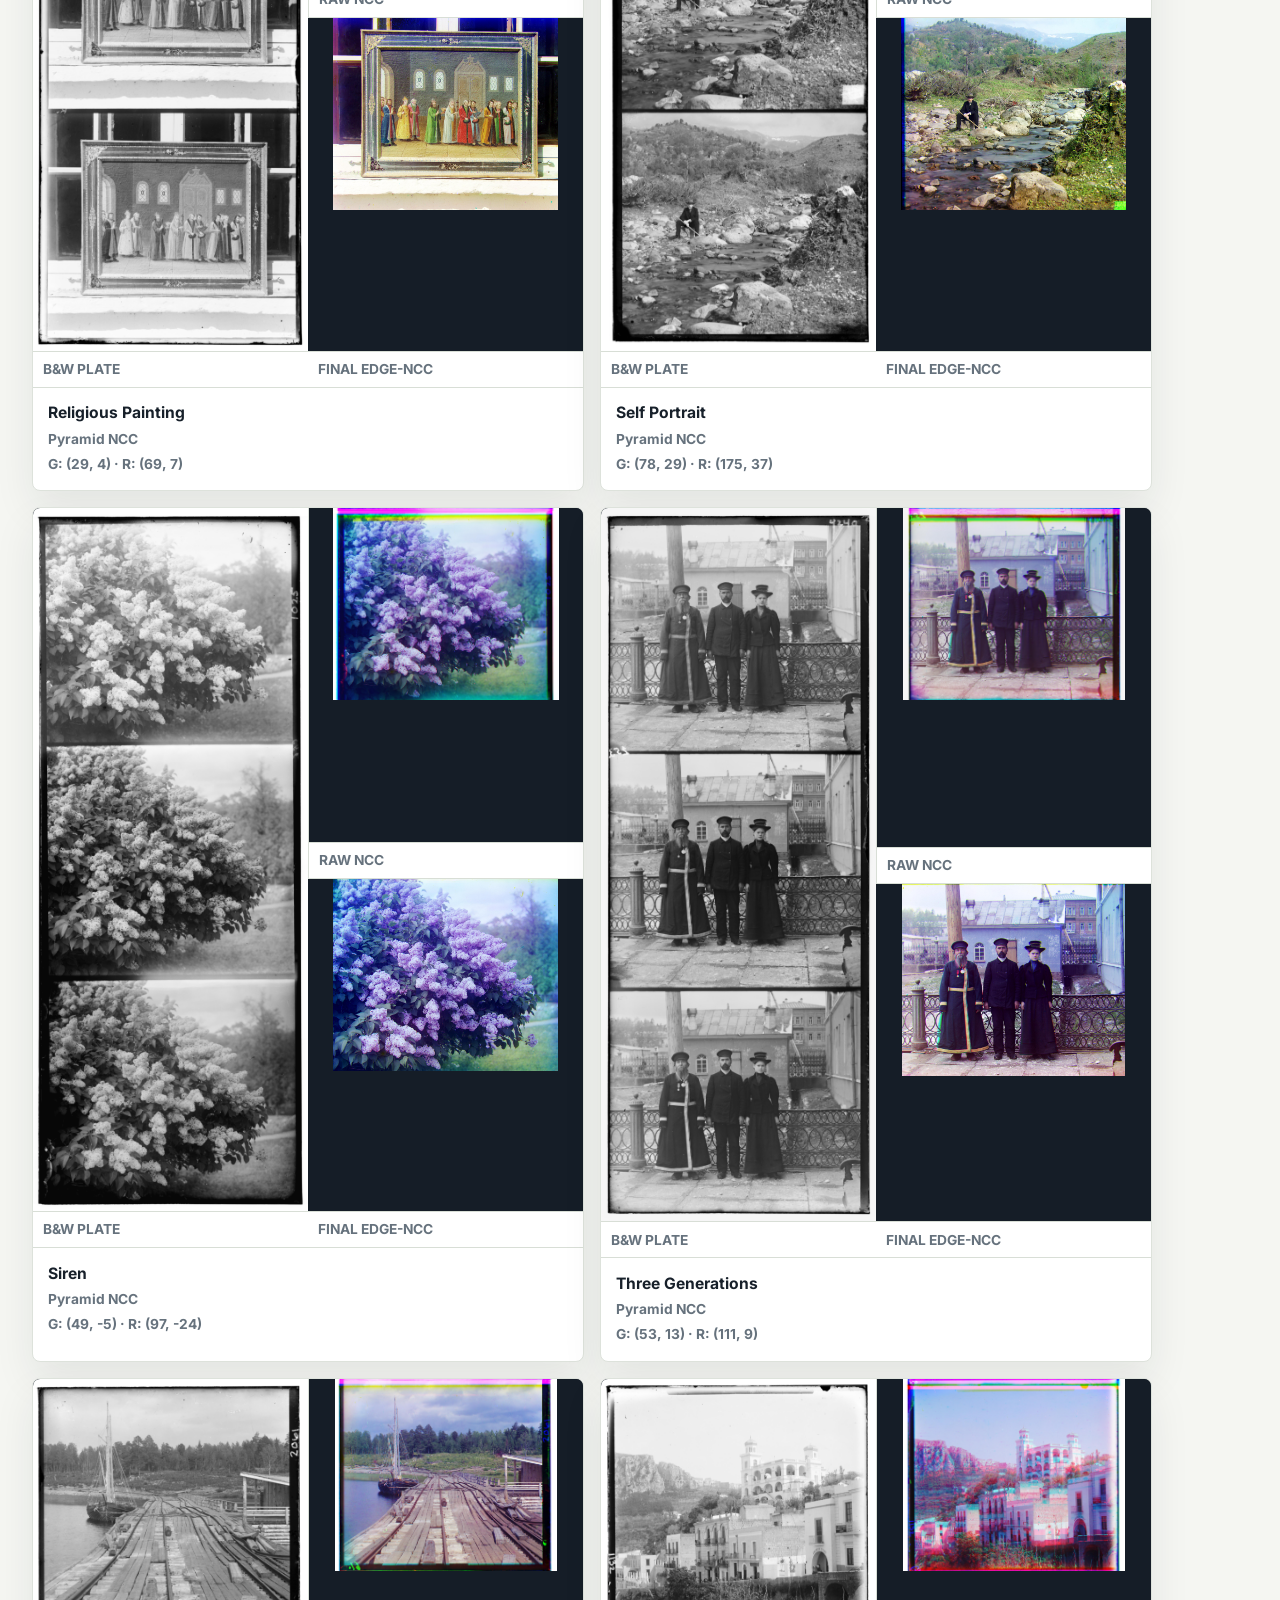
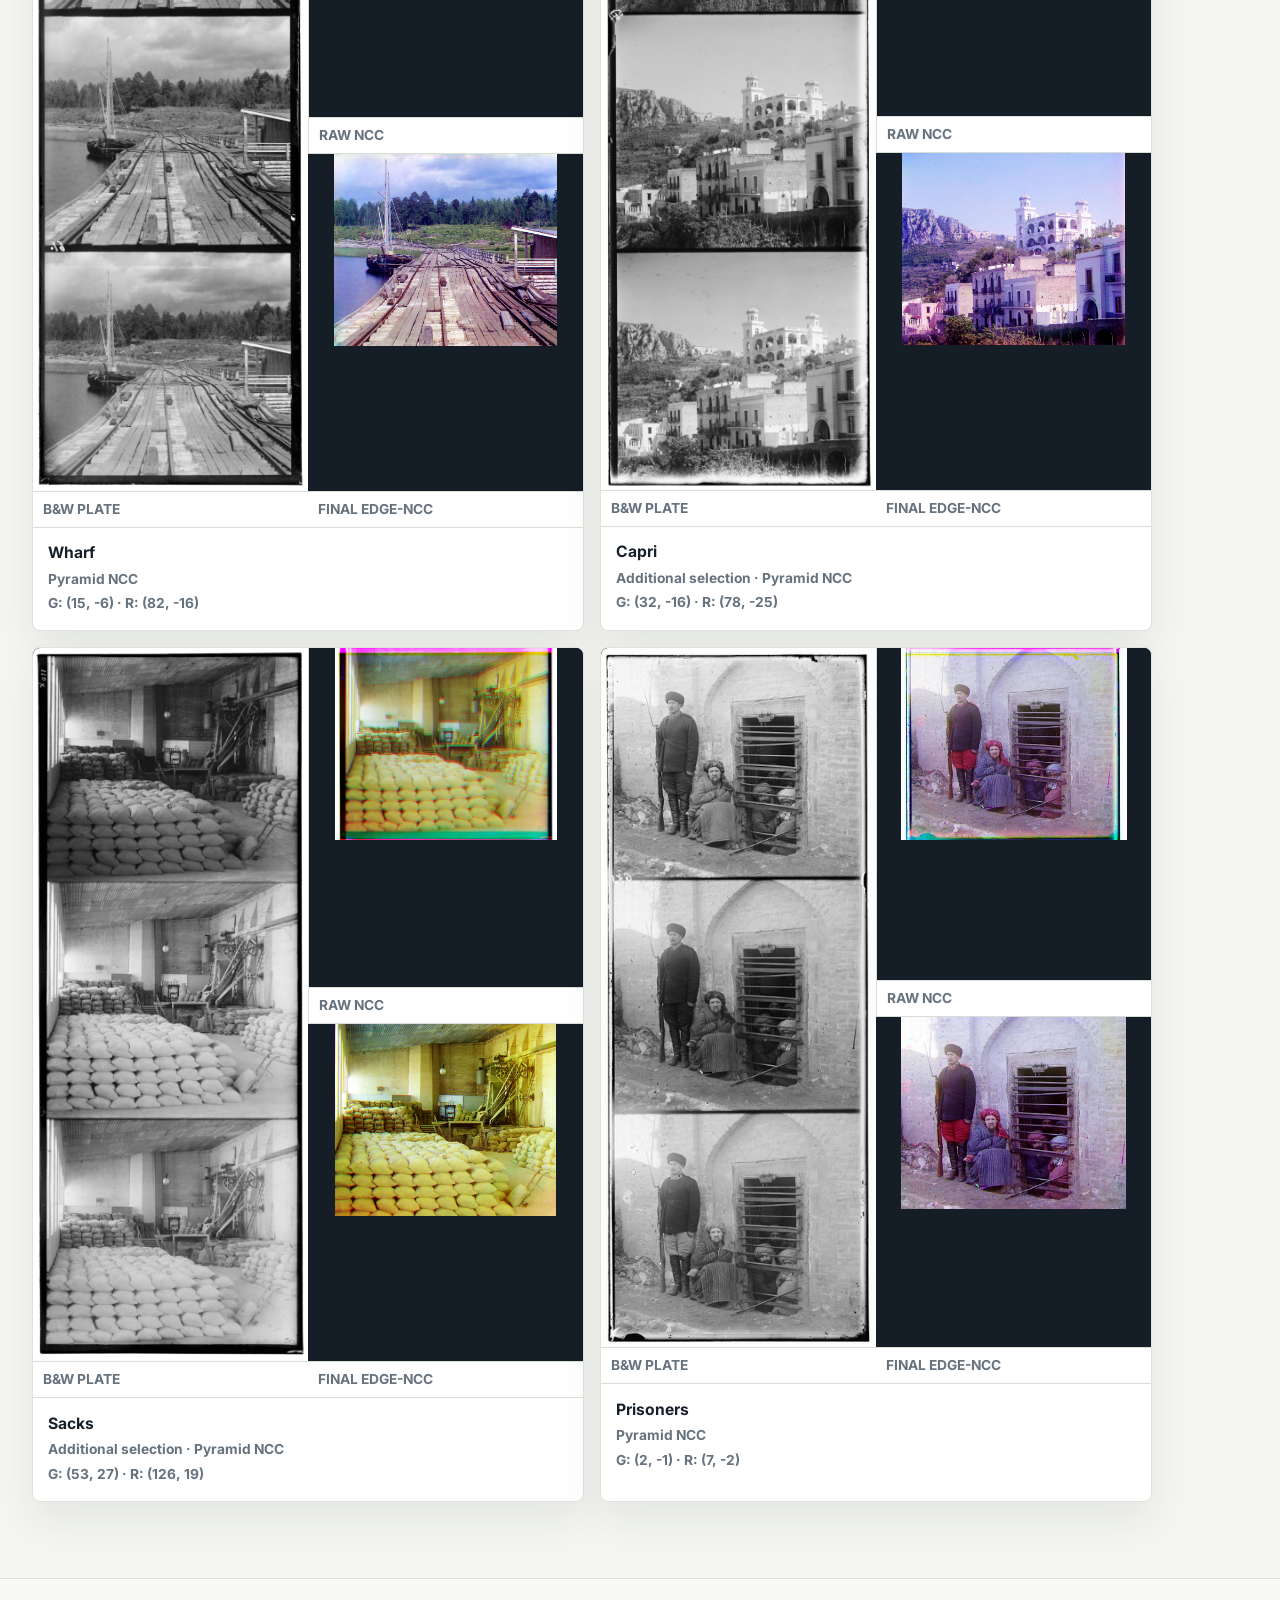
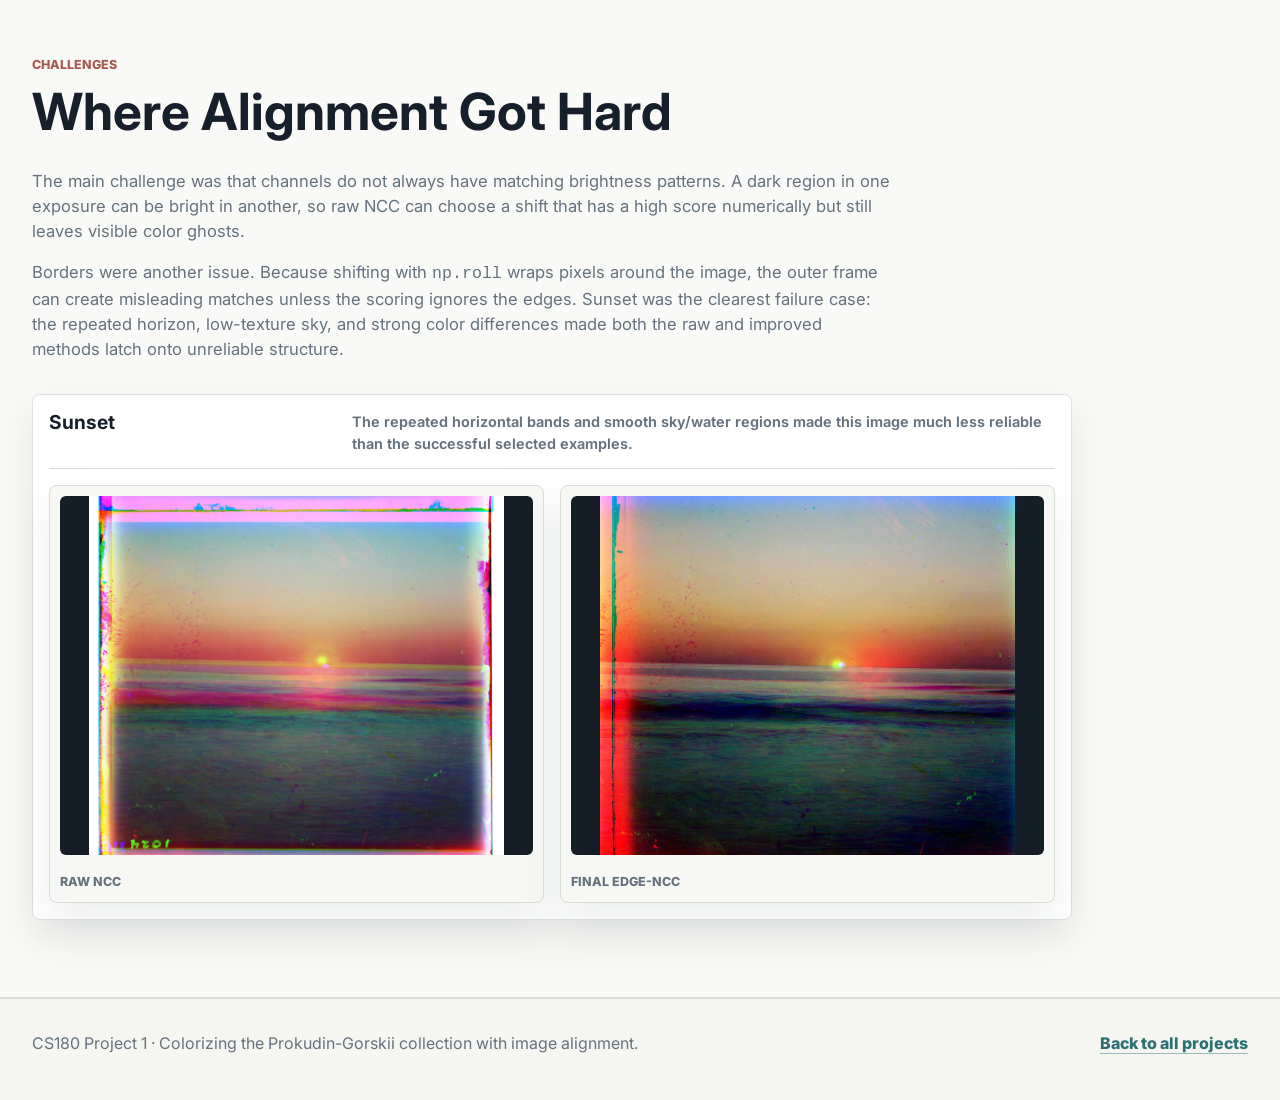
==== commit 5a62d694: "Combine raw and final Project 1 results" ====
--- a/projects/project1/index.html
+++ b/projects/project1/index.html
@@ -8,8 +8,8 @@
     <link rel="preconnect" href="https://fonts.googleapis.com">
     <link rel="preconnect" href="https://fonts.gstatic.com" crossorigin>
     <link href="https://fonts.googleapis.com/css2?family=Inter:wght@400;500;600;700;800&display=swap" rel="stylesheet">
-    <link rel="stylesheet" href="../../styles.css?v=project1-comparisons-3">
-    <script src="../../assets/project1.js?v=project1-comparisons-3" defer></script>
+    <link rel="stylesheet" href="../../styles.css?v=project1-layout-4">
+    <script src="../../assets/project1.js?v=project1-layout-4" defer></script>
   </head>
   <body class="project1-page">
     <header class="site-header">
@@ -107,30 +107,6 @@
             The first three images are small enough for single-scale alignment. The rest use the pyramid method, which is the same search procedure applied from coarse to fine; at the smallest pyramid level, it is effectively single-scale alignment.
           </p>
         </div>
-        <h3 class="results-subhead">Raw NCC Baseline Results</h3>
-        <div class="writeup-copy raw-results-copy">
-          <p>These are the required raw-pixel NCC outputs. They use the same pyramid search but score raw intensities over the full image, before edge magnitudes, center cropping, border cropping, and contrast stretching are applied.</p>
-        </div>
-        <div class="final-results-grid raw-results">
-          <figure class="final-card raw-result-card"><img src="CS180_fa2026_baseline_photos/cathedral_out.jpg" alt="Raw NCC baseline result for Cathedral"><figcaption><strong>Cathedral</strong><span>Single-Scale Raw NCC</span></figcaption></figure>
-          <figure class="final-card raw-result-card"><img src="CS180_fa2026_baseline_photos/monastery_out.jpg" alt="Raw NCC baseline result for Monastery"><figcaption><strong>Monastery</strong><span>Single-Scale Raw NCC</span></figcaption></figure>
-          <figure class="final-card raw-result-card"><img src="CS180_fa2026_baseline_photos/tobolsk_out.jpg" alt="Raw NCC baseline result for Tobolsk"><figcaption><strong>Tobolsk</strong><span>Single-Scale Raw NCC</span></figcaption></figure>
-          <figure class="final-card raw-result-card"><img src="CS180_fa2026_baseline_photos/church_out.jpg" alt="Raw NCC baseline result for Church"><figcaption><strong>Church</strong><span>Multi-Scale Raw NCC</span></figcaption></figure>
-          <figure class="final-card raw-result-card"><img src="CS180_fa2026_baseline_photos/emir_out.jpg" alt="Raw NCC baseline result for Emir"><figcaption><strong>Emir</strong><span>Multi-Scale Raw NCC</span></figcaption></figure>
-          <figure class="final-card raw-result-card"><img src="CS180_fa2026_baseline_photos/harvesters_out.jpg" alt="Raw NCC baseline result for Harvesters"><figcaption><strong>Harvesters</strong><span>Multi-Scale Raw NCC</span></figcaption></figure>
-          <figure class="final-card raw-result-card"><img src="CS180_fa2026_baseline_photos/icon_out.jpg" alt="Raw NCC baseline result for Icon"><figcaption><strong>Icon</strong><span>Multi-Scale Raw NCC</span></figcaption></figure>
-          <figure class="final-card raw-result-card"><img src="CS180_fa2026_baseline_photos/ilemselga_out.jpg" alt="Raw NCC baseline result for Ilemselga"><figcaption><strong>Ilemselga</strong><span>Multi-Scale Raw NCC</span></figcaption></figure>
-          <figure class="final-card raw-result-card"><img src="CS180_fa2026_baseline_photos/melons_out.jpg" alt="Raw NCC baseline result for Melons"><figcaption><strong>Melons</strong><span>Multi-Scale Raw NCC</span></figcaption></figure>
-          <figure class="final-card raw-result-card"><img src="CS180_fa2026_baseline_photos/religous_painting_out.jpg" alt="Raw NCC baseline result for Religious Painting"><figcaption><strong>Religious Painting</strong><span>Multi-Scale Raw NCC</span></figcaption></figure>
-          <figure class="final-card raw-result-card"><img src="CS180_fa2026_baseline_photos/self_portrait_out.jpg" alt="Raw NCC baseline result for Self Portrait"><figcaption><strong>Self Portrait</strong><span>Multi-Scale Raw NCC</span></figcaption></figure>
-          <figure class="final-card raw-result-card"><img src="CS180_fa2026_baseline_photos/siren_out.jpg" alt="Raw NCC baseline result for Siren"><figcaption><strong>Siren</strong><span>Multi-Scale Raw NCC</span></figcaption></figure>
-          <figure class="final-card raw-result-card"><img src="CS180_fa2026_baseline_photos/three_generations_out.jpg" alt="Raw NCC baseline result for Three Generations"><figcaption><strong>Three Generations</strong><span>Multi-Scale Raw NCC</span></figcaption></figure>
-          <figure class="final-card raw-result-card"><img src="CS180_fa2026_baseline_photos/wharf_out.jpg" alt="Raw NCC baseline result for Wharf"><figcaption><strong>Wharf</strong><span>Multi-Scale Raw NCC</span></figcaption></figure>
-          <figure class="final-card raw-result-card"><img src="CS180_fa2026_baseline_photos/Capri_extra_out.jpg" alt="Raw NCC baseline result for Capri"><figcaption><strong>Capri</strong><span>Multi-Scale Raw NCC</span></figcaption></figure>
-          <figure class="final-card raw-result-card"><img src="CS180_fa2026_baseline_photos/sacks_extra_out.jpg" alt="Raw NCC baseline result for Sacks"><figcaption><strong>Sacks</strong><span>Multi-Scale Raw NCC</span></figcaption></figure>
-          <figure class="final-card raw-result-card"><img src="CS180_fa2026_baseline_photos/prisoners_extra_out.jpg" alt="Raw NCC baseline result for Prisoners"><figcaption><strong>Prisoners</strong><span>Multi-Scale Raw NCC</span></figcaption></figure>
-          <figure class="final-card raw-result-card"><img src="CS180_fa2026_baseline_photos/sunset_extra_out.jpg" alt="Raw NCC baseline result for Sunset"><figcaption><strong>Sunset</strong><span>Multi-Scale Raw NCC</span></figcaption></figure>
-        </div>
         <h3 class="results-subhead">Single-Scale Results</h3>
         <div class="final-results-grid small-results">
           <figure class="final-card">
--- a/styles.css
+++ b/styles.css
@@ -930,6 +930,41 @@
   text-transform: uppercase;
 }
 
+.project1-page #approach {
+  display: flex;
+  flex-direction: column;
+}
+
+.project1-page #approach .section-heading { order: 0; }
+.project1-page #approach .alignment-demo { order: 1; }
+.project1-page #approach .writeup-copy { order: 2; }
+.project1-page #approach .bells-whistles { order: 3; }
+
+.project1-page .result-pair.result-triplet {
+  grid-template-rows: repeat(2, minmax(0, 1fr));
+}
+
+.project1-page .result-triplet > div:first-child {
+  grid-row: 1 / -1;
+}
+
+.project1-page .result-triplet > div:nth-child(3) {
+  border-left: 0;
+  border-top: 1px solid var(--border);
+}
+
+.project1-page .result-triplet > div:first-child img {
+  height: 100%;
+}
+
+.project1-page .small-results .result-triplet > div:not(:first-child) img {
+  height: clamp(115px, 11vw, 165px);
+}
+
+.project1-page .primary-results .result-triplet > div:not(:first-child) img {
+  height: clamp(150px, 15vw, 215px);
+}
+
 .project1-page .final-card figcaption {
   border-top: 1px solid var(--border);
   display: grid;
@@ -1220,7 +1255,7 @@
 }
 
 .project1-page .alignment-demo-copy h3 {
-  font-size: 1.35rem;
+  font-size: 1.1rem;
   margin-top: 0.25rem;
 }
 
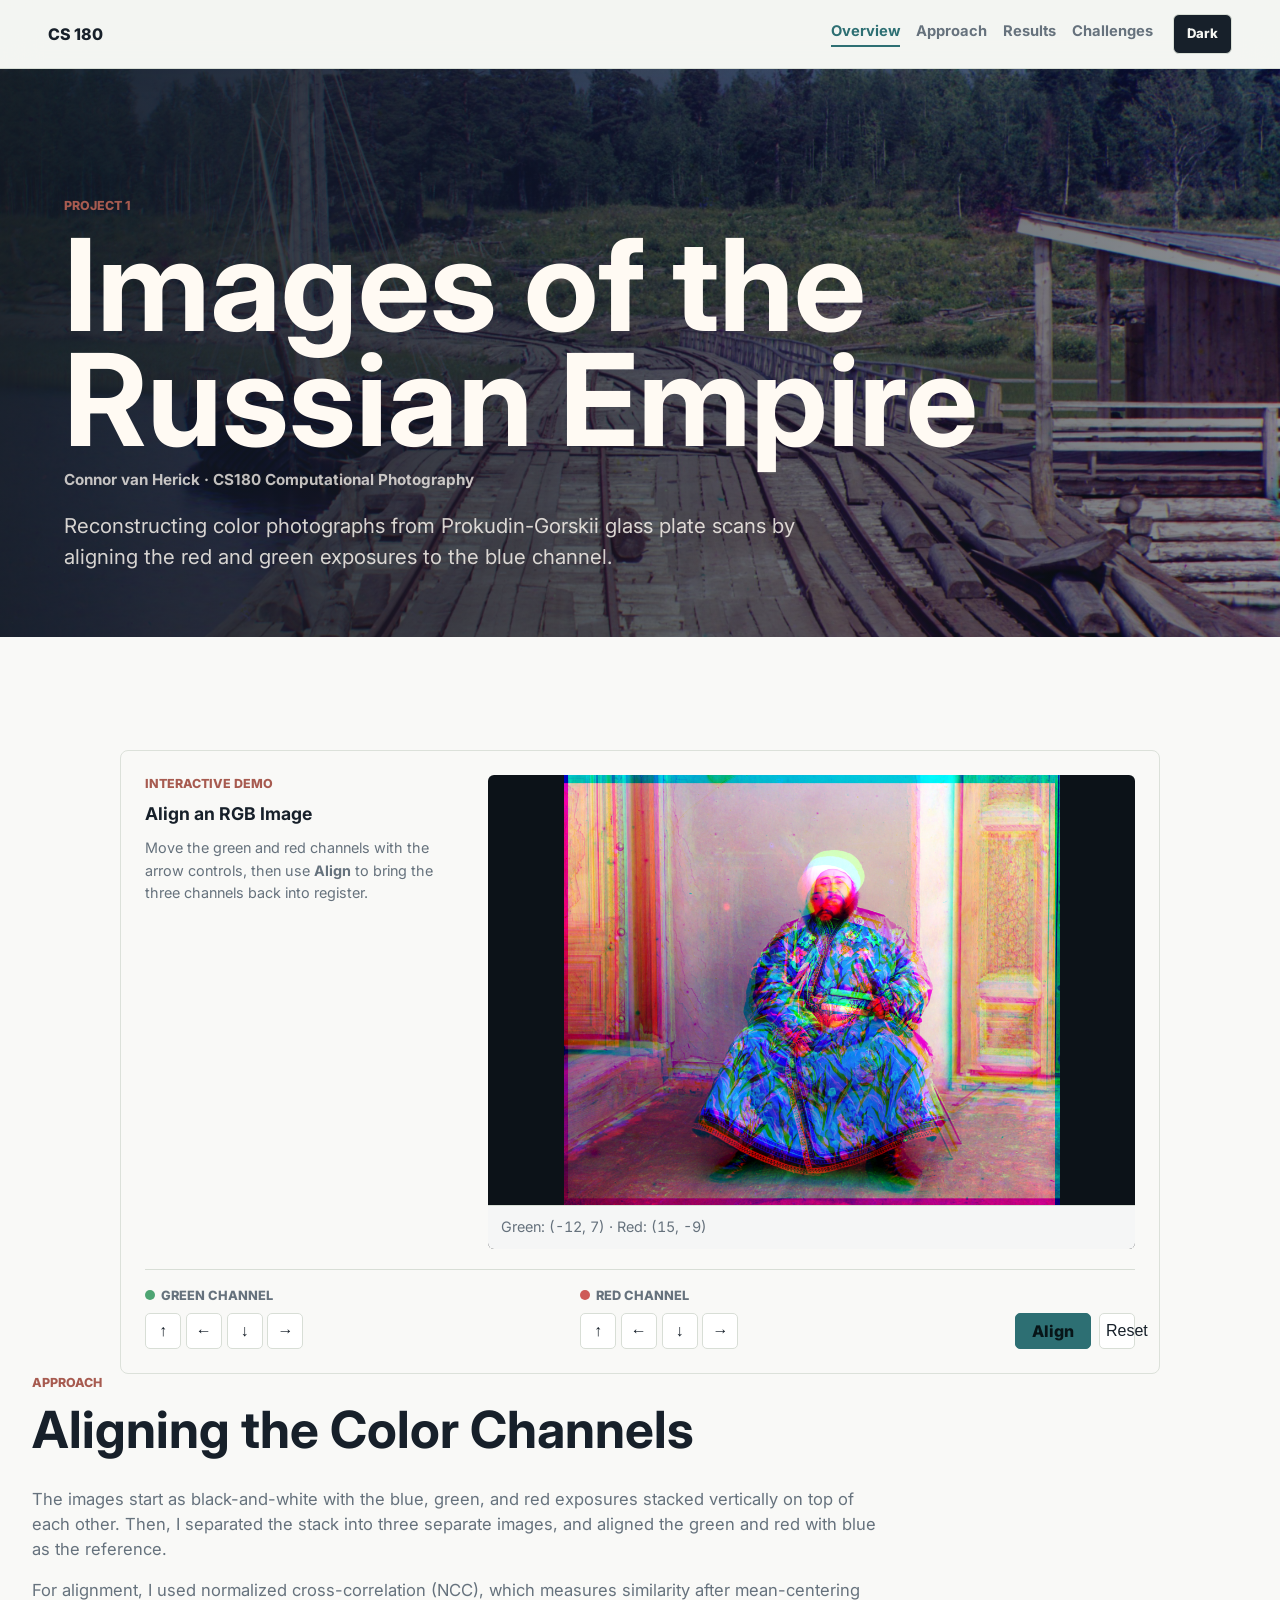
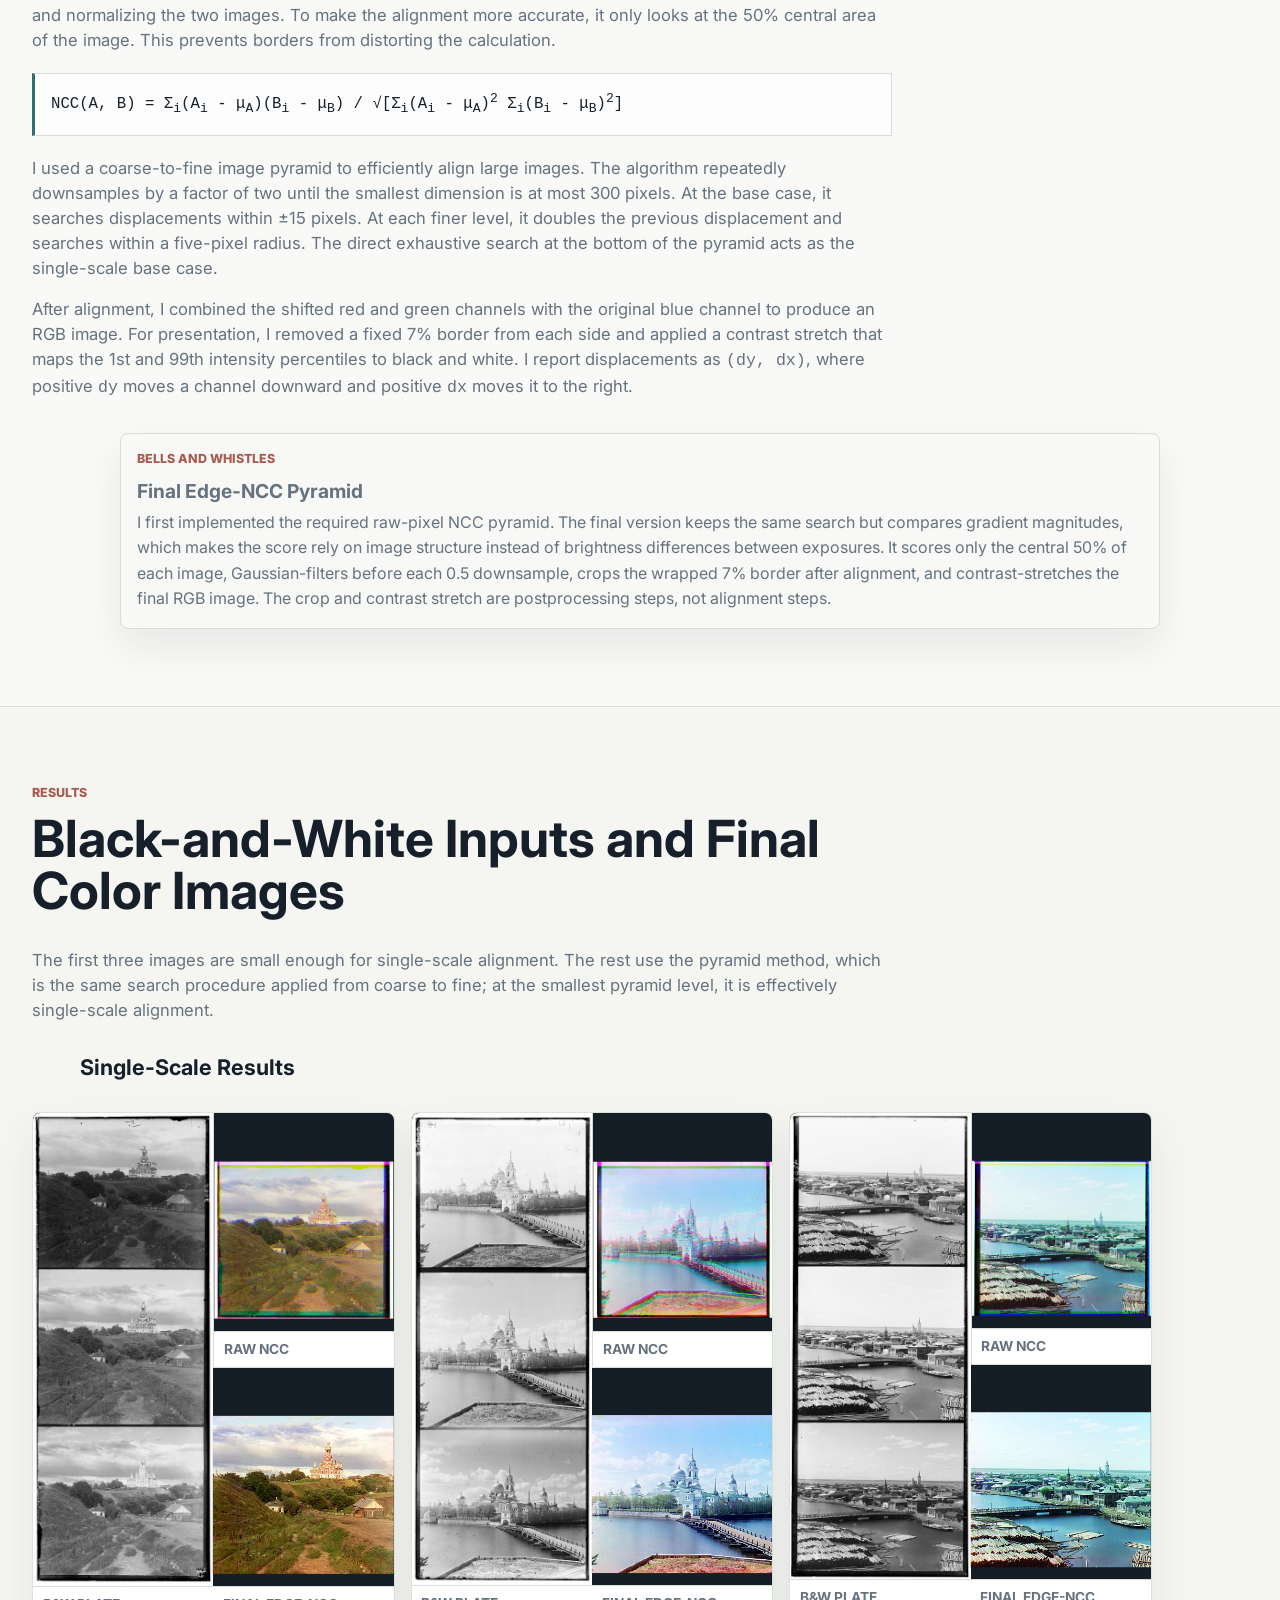
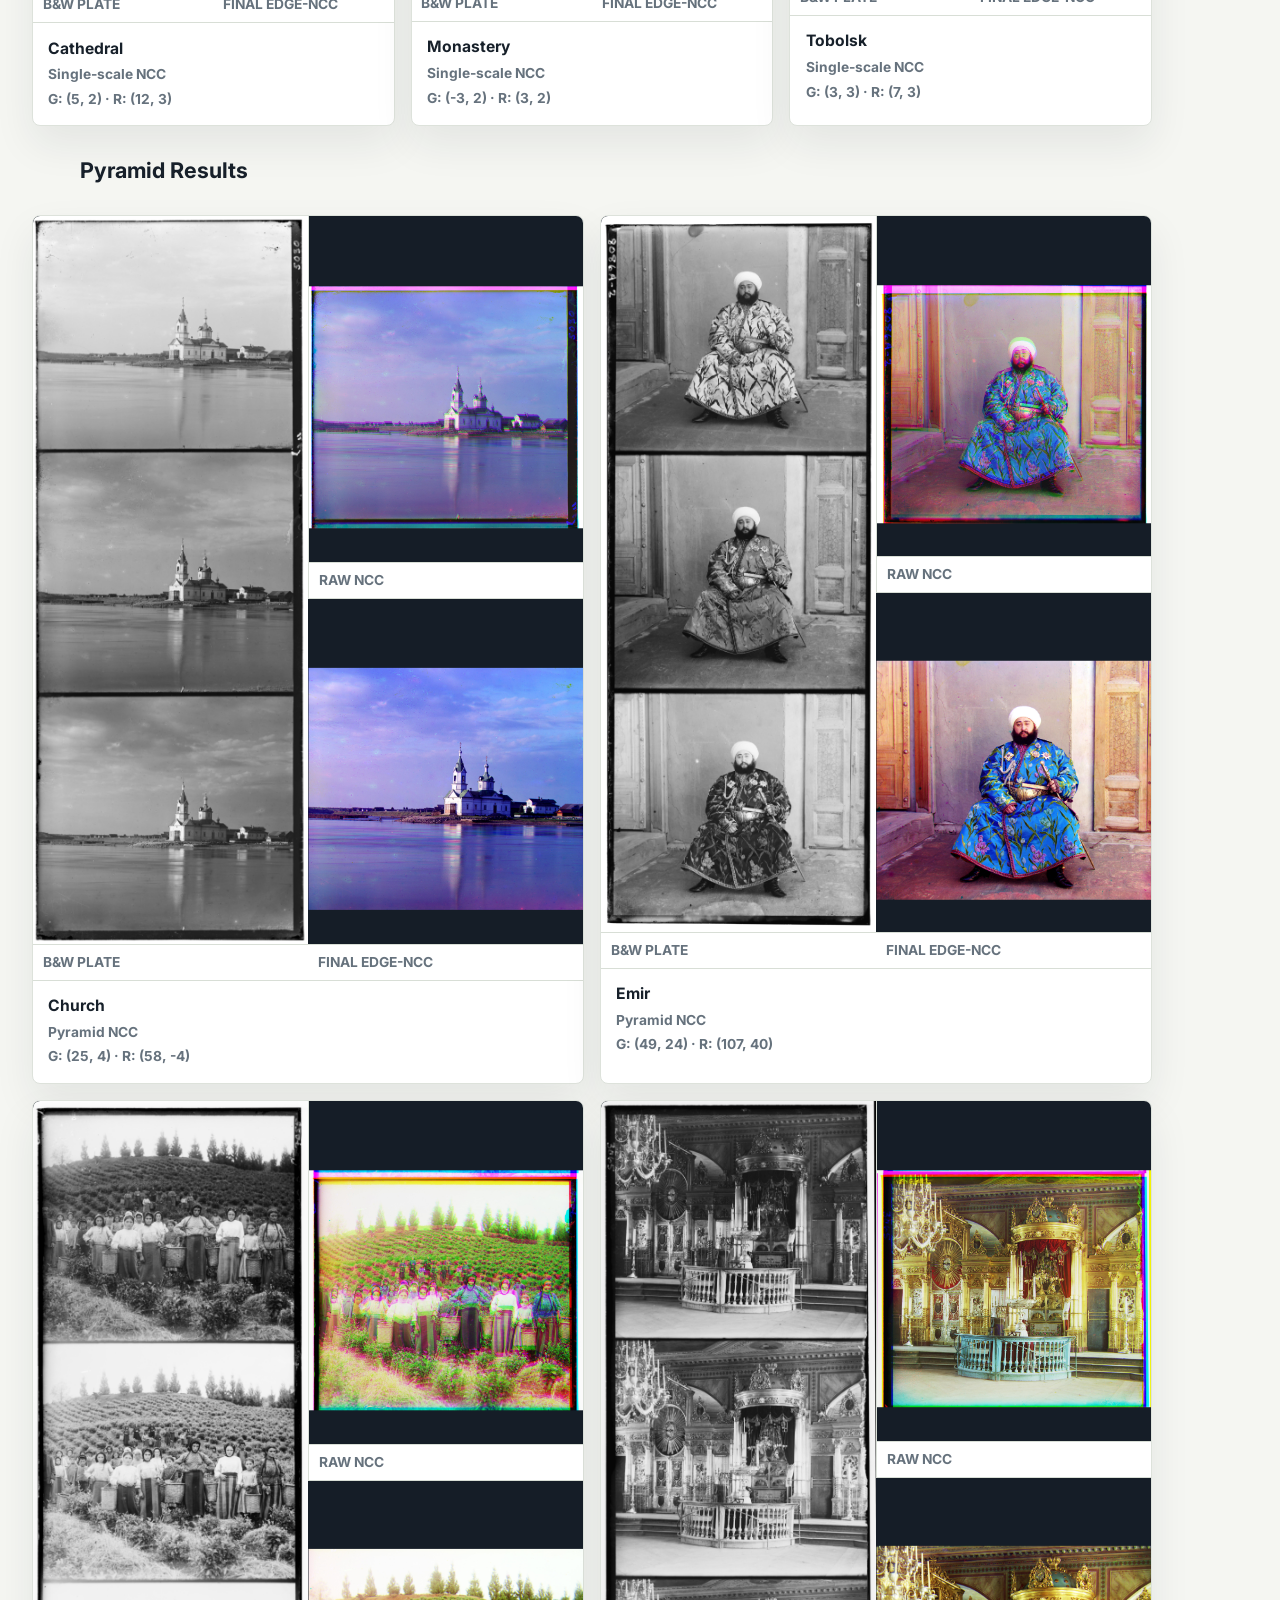
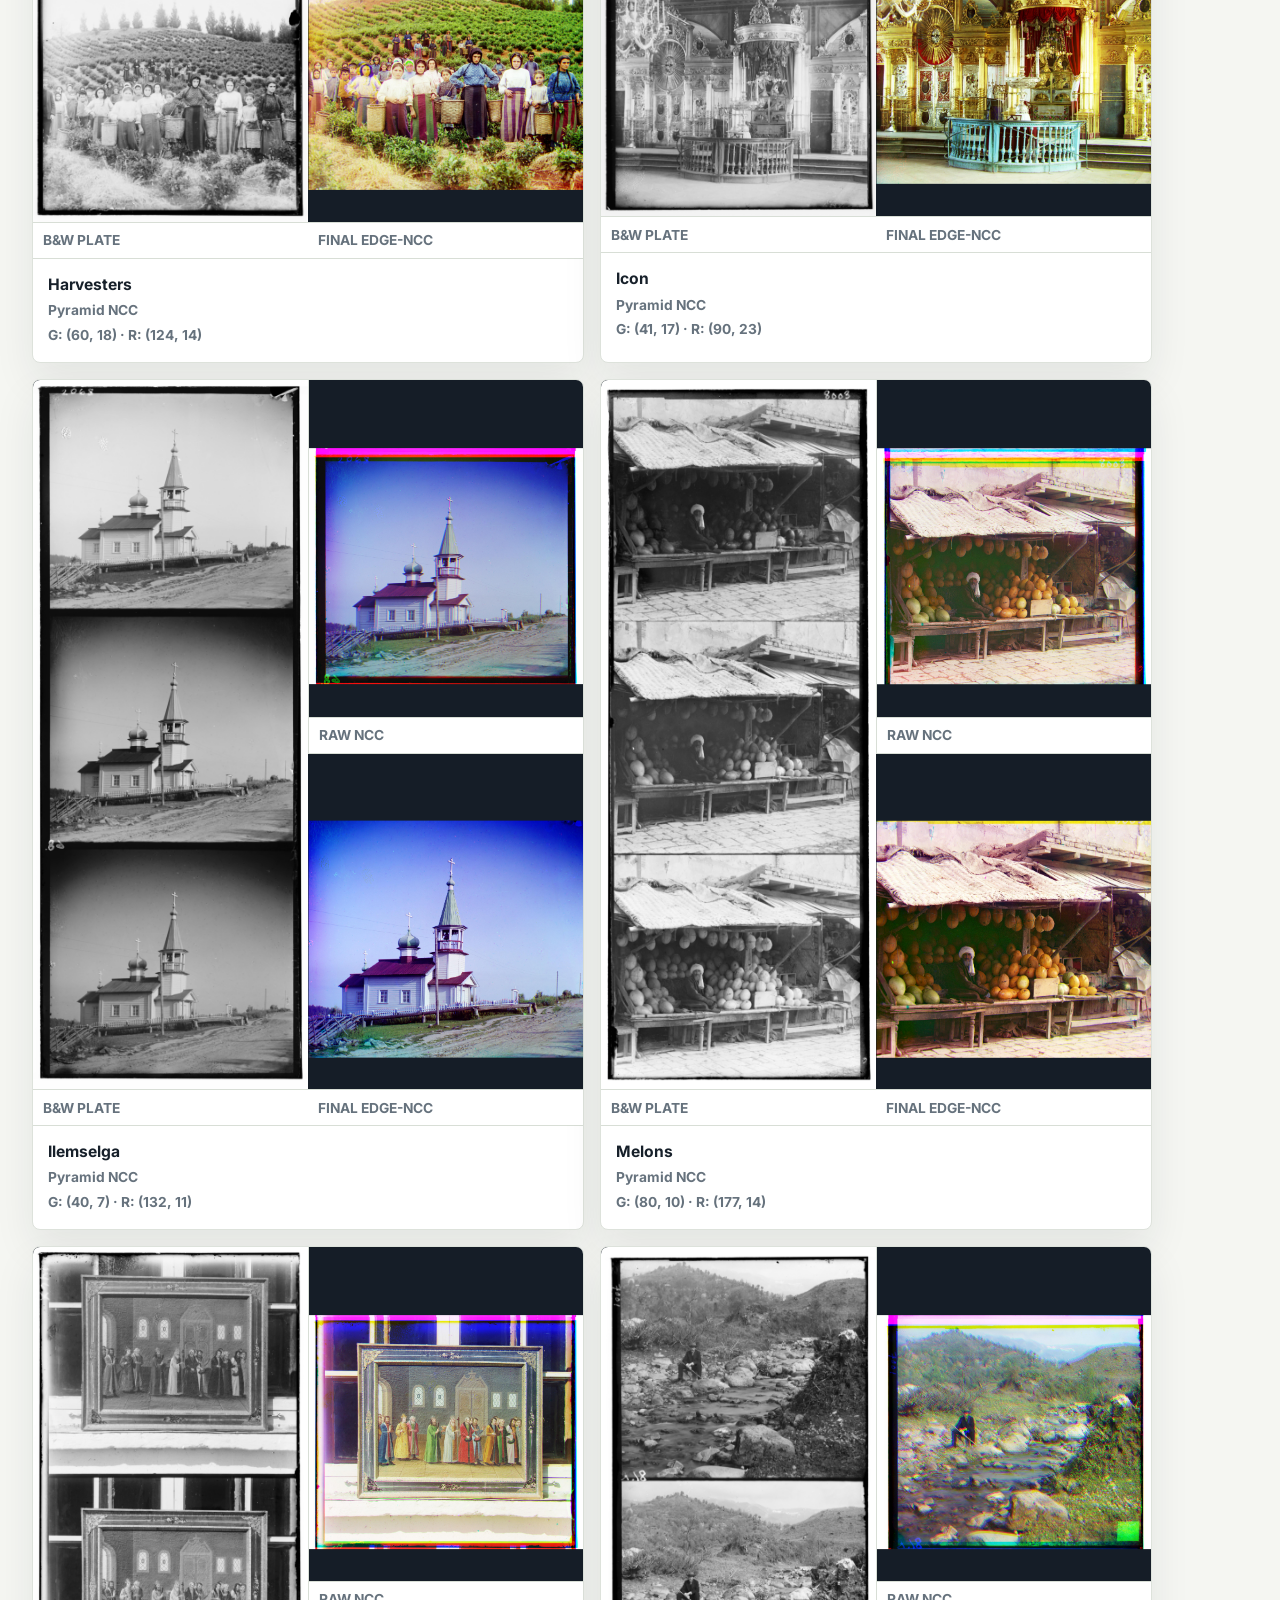
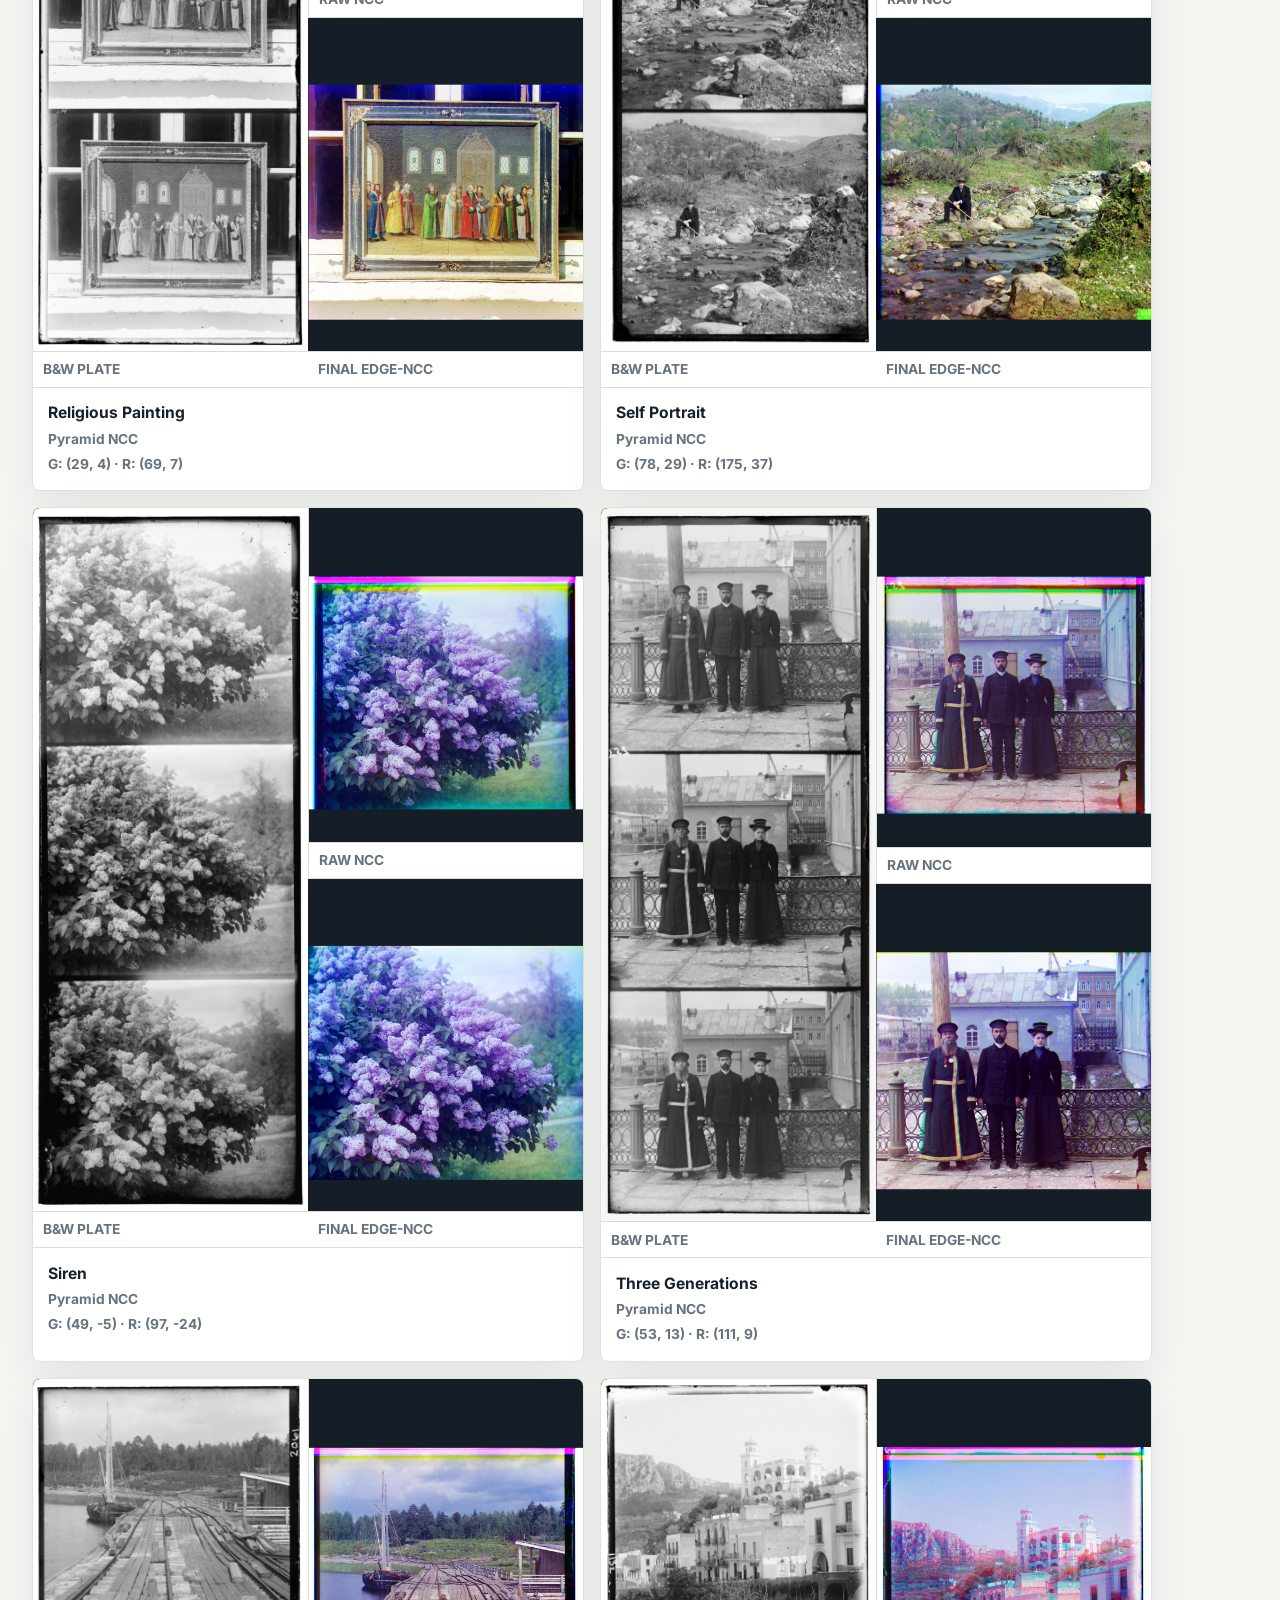
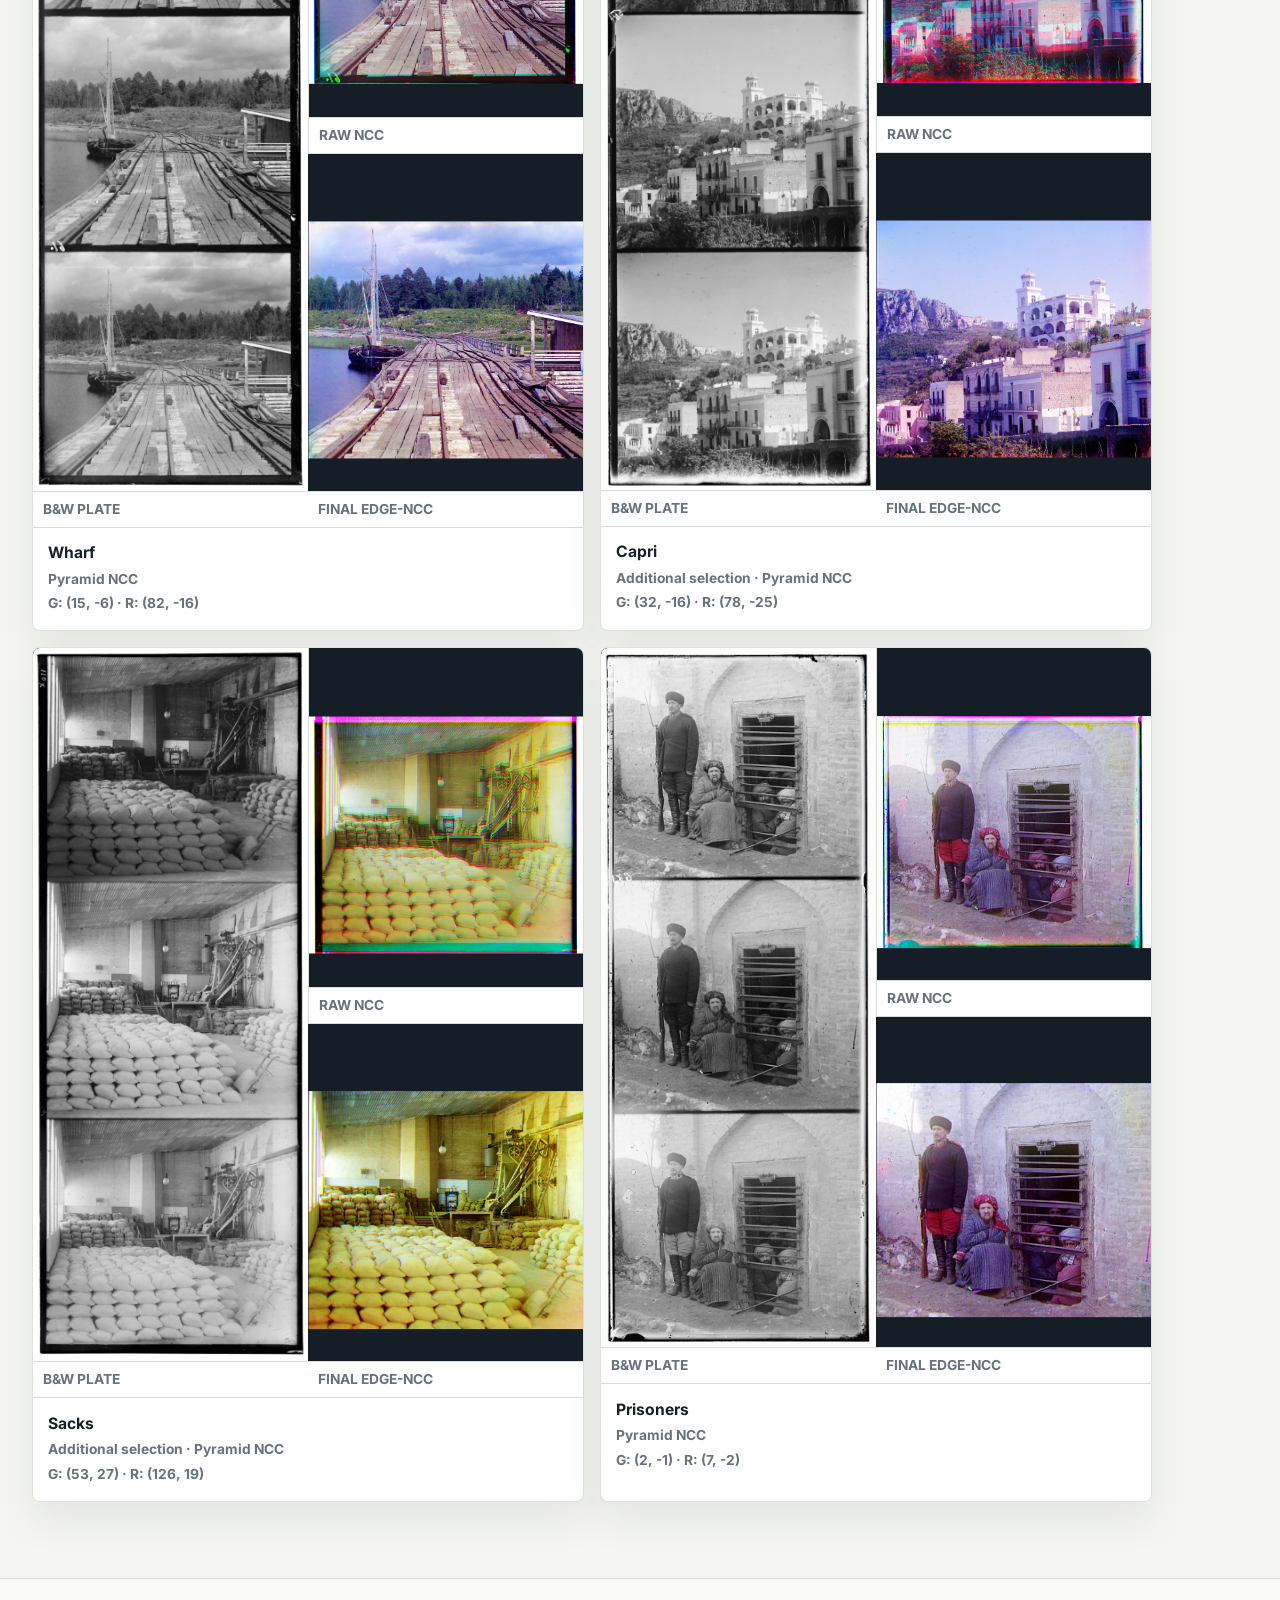
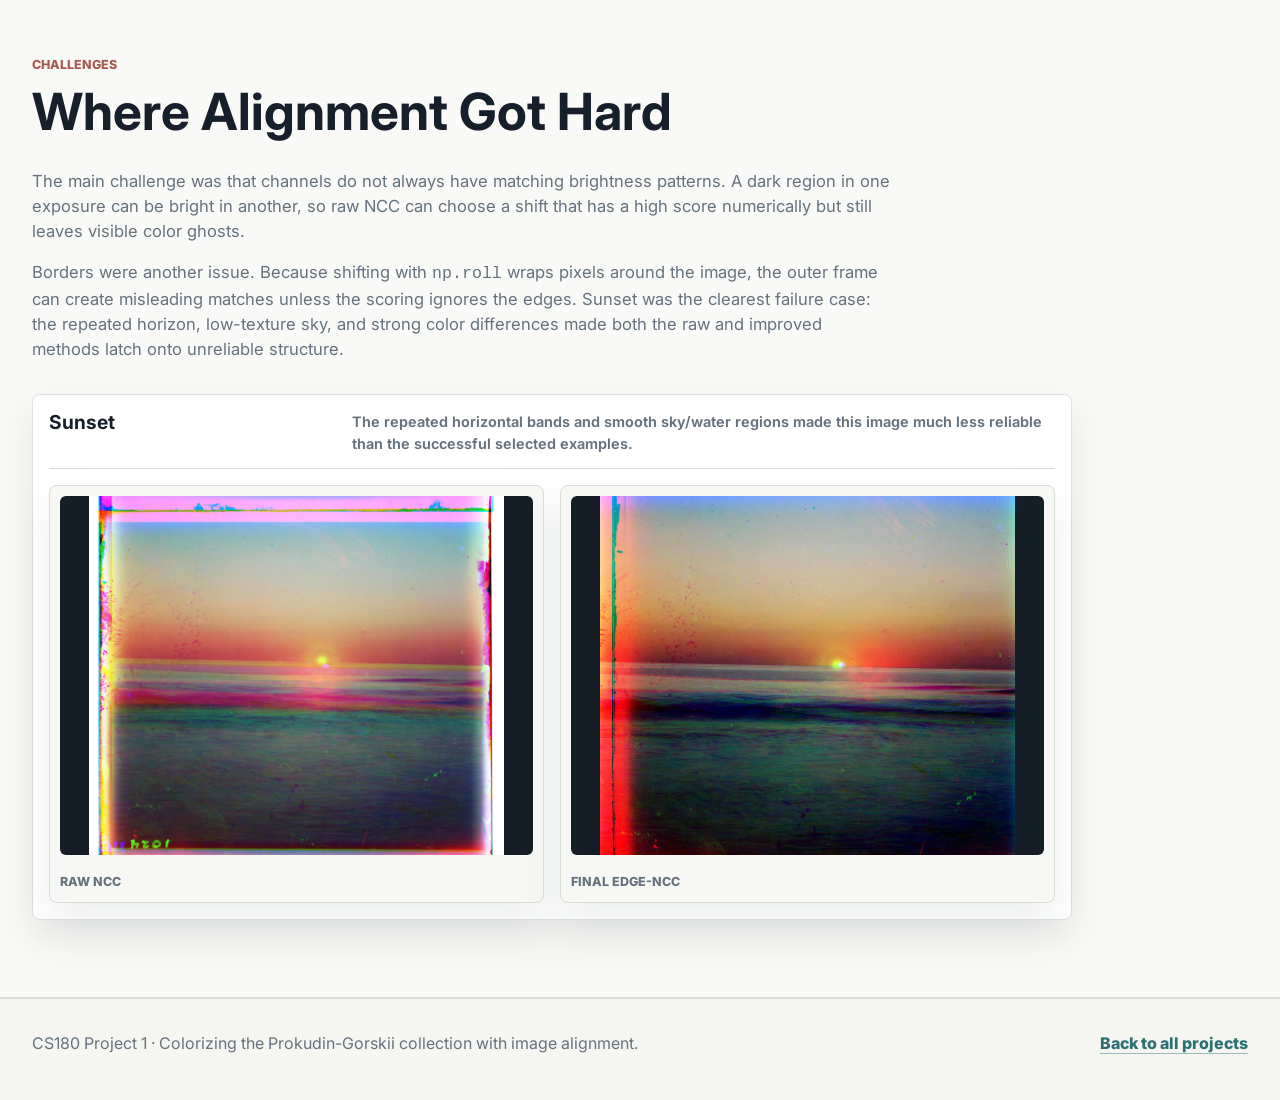
==== commit a0260faa: "Refresh Project 1 result layout styles" ====
--- a/projects/project1/index.html
+++ b/projects/project1/index.html
@@ -8,7 +8,7 @@
     <link rel="preconnect" href="https://fonts.googleapis.com">
     <link rel="preconnect" href="https://fonts.gstatic.com" crossorigin>
     <link href="https://fonts.googleapis.com/css2?family=Inter:wght@400;500;600;700;800&display=swap" rel="stylesheet">
-    <link rel="stylesheet" href="../../styles.css?v=project1-layout-4">
+    <link rel="stylesheet" href="../../styles.css?v=project1-layout-5">
     <script src="../../assets/project1.js?v=project1-layout-4" defer></script>
   </head>
   <body class="project1-page">
--- a/styles.css
+++ b/styles.css
@@ -935,13 +935,21 @@
   flex-direction: column;
 }
 
-.project1-page #approach .section-heading { order: 0; }
-.project1-page #approach .alignment-demo { order: 1; }
+.project1-page #approach .alignment-demo { order: 0; }
+.project1-page #approach .section-heading { order: 1; }
 .project1-page #approach .writeup-copy { order: 2; }
 .project1-page #approach .bells-whistles { order: 3; }
 
 .project1-page .result-pair.result-triplet {
   grid-template-rows: repeat(2, minmax(0, 1fr));
+}
+
+.project1-page .small-results .result-triplet {
+  grid-template-rows: repeat(2, minmax(150px, 1fr));
+}
+
+.project1-page .primary-results .result-triplet {
+  grid-template-rows: repeat(2, minmax(210px, 1fr));
 }
 
 .project1-page .result-triplet > div:first-child {
@@ -957,12 +965,35 @@
   height: 100%;
 }
 
+.project1-page .result-triplet > div:not(:first-child) {
+  display: block;
+  position: relative;
+}
+
+.project1-page .result-triplet > div:not(:first-child) img {
+  height: auto;
+  left: 50%;
+  max-height: calc(100% - 2.4rem);
+  max-width: 100%;
+  position: absolute;
+  top: 50%;
+  transform: translate(-50%, -50%);
+  width: auto;
+}
+
+.project1-page .result-triplet > div:not(:first-child) span {
+  bottom: 0;
+  left: 0;
+  position: absolute;
+  right: 0;
+}
+
 .project1-page .small-results .result-triplet > div:not(:first-child) img {
-  height: clamp(115px, 11vw, 165px);
+  height: auto;
 }
 
 .project1-page .primary-results .result-triplet > div:not(:first-child) img {
-  height: clamp(150px, 15vw, 215px);
+  height: auto;
 }
 
 .project1-page .final-card figcaption {
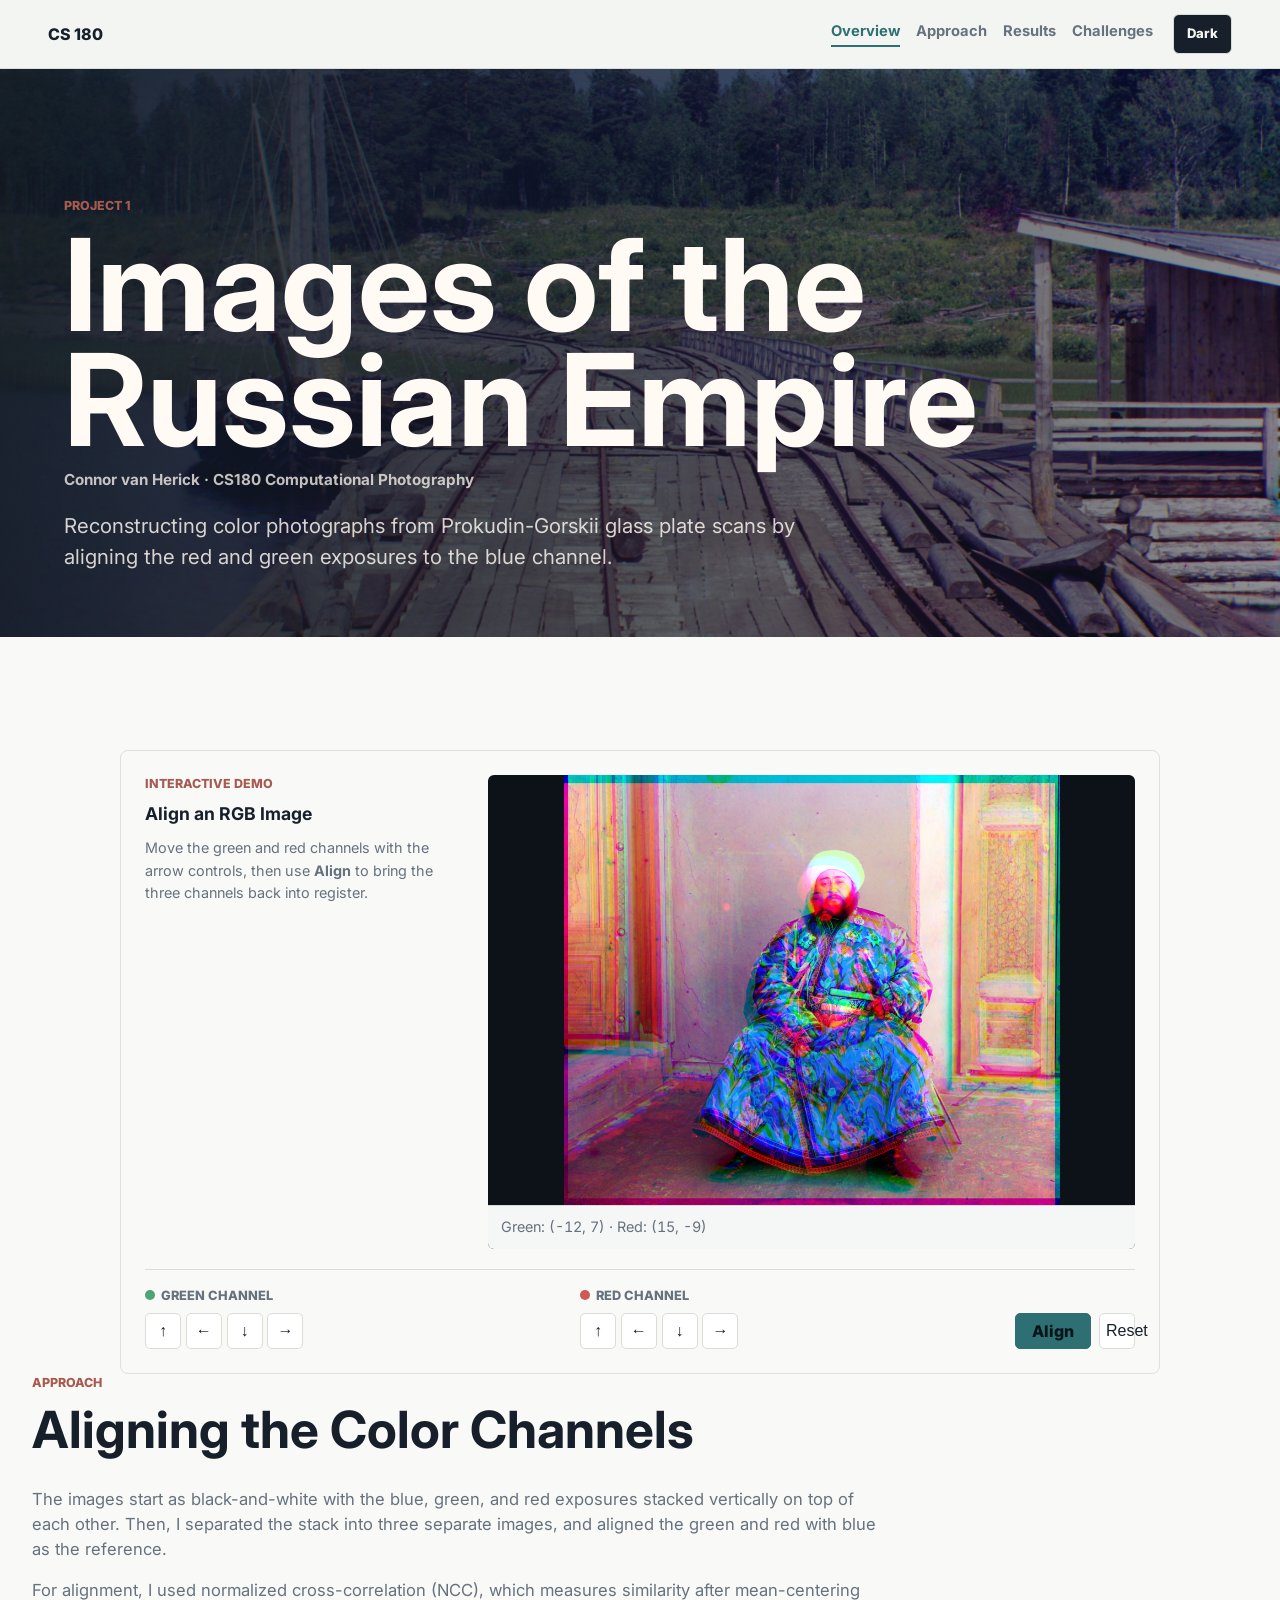
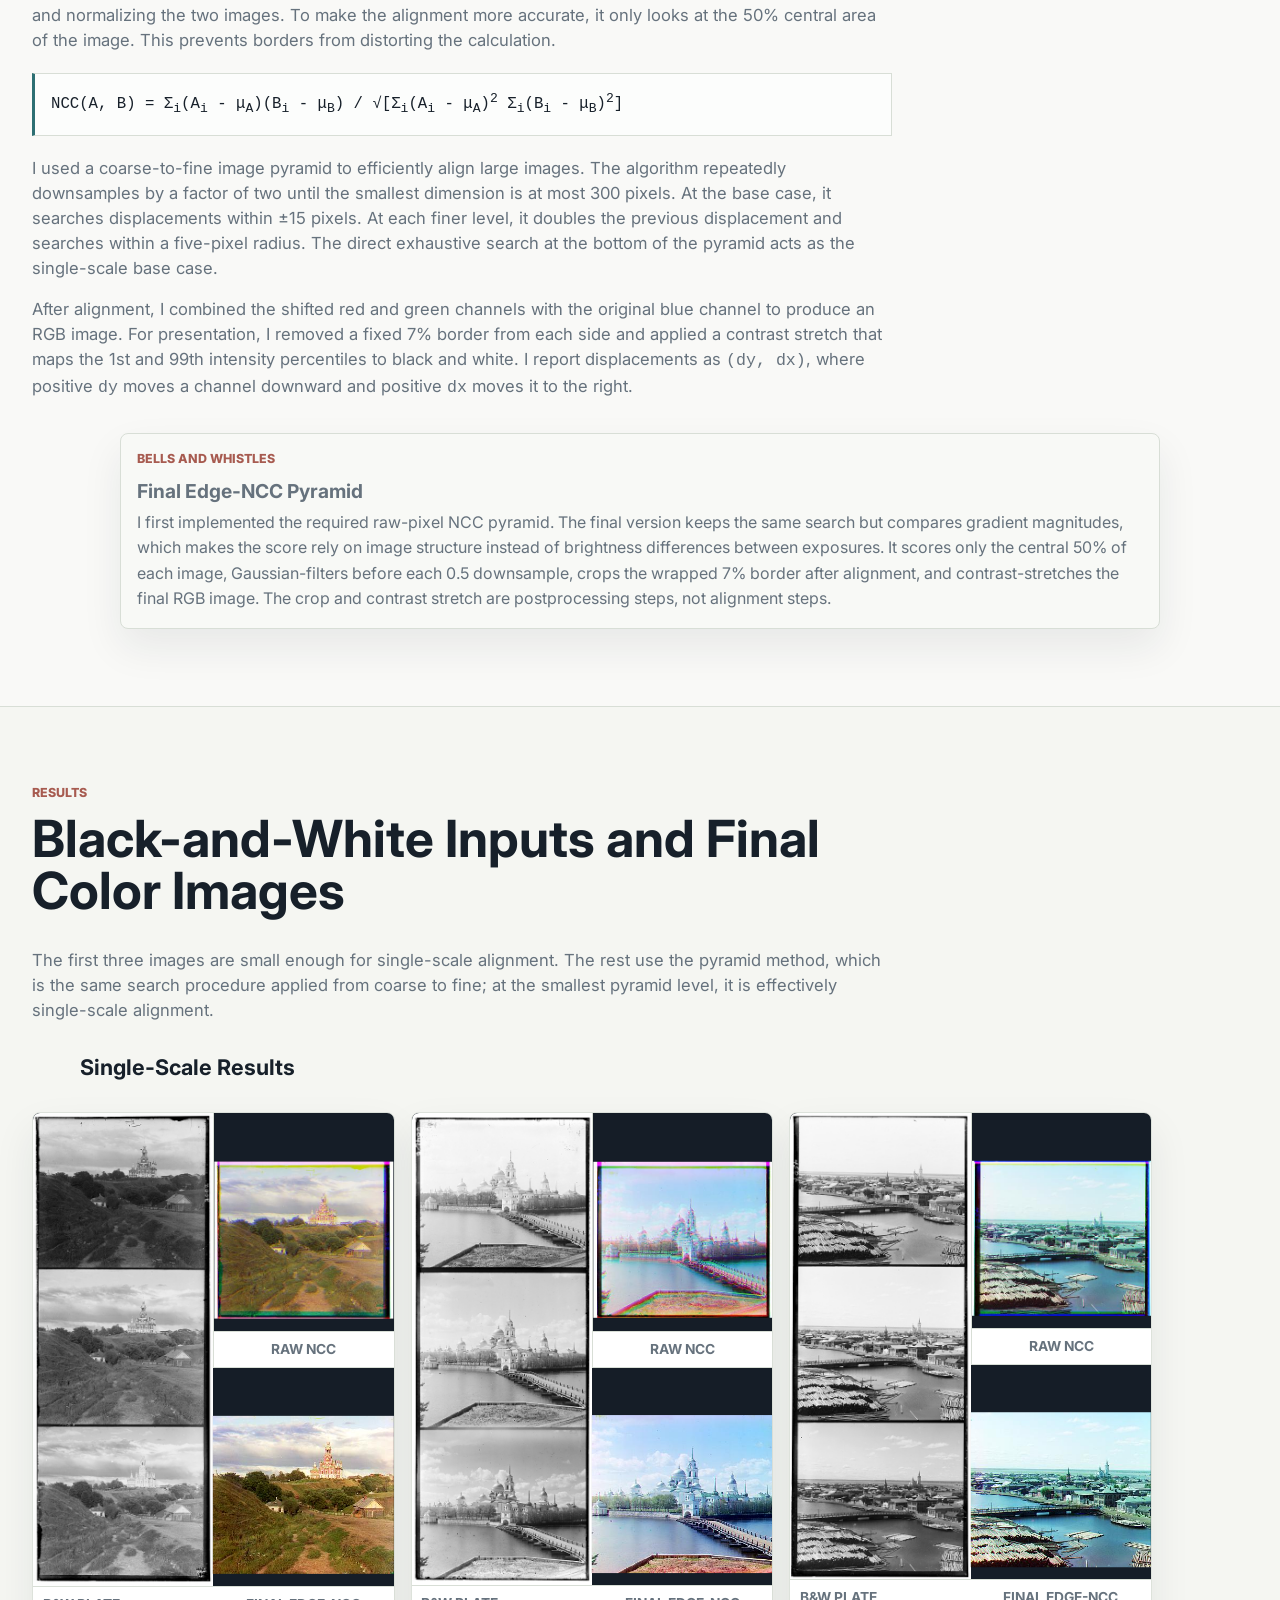
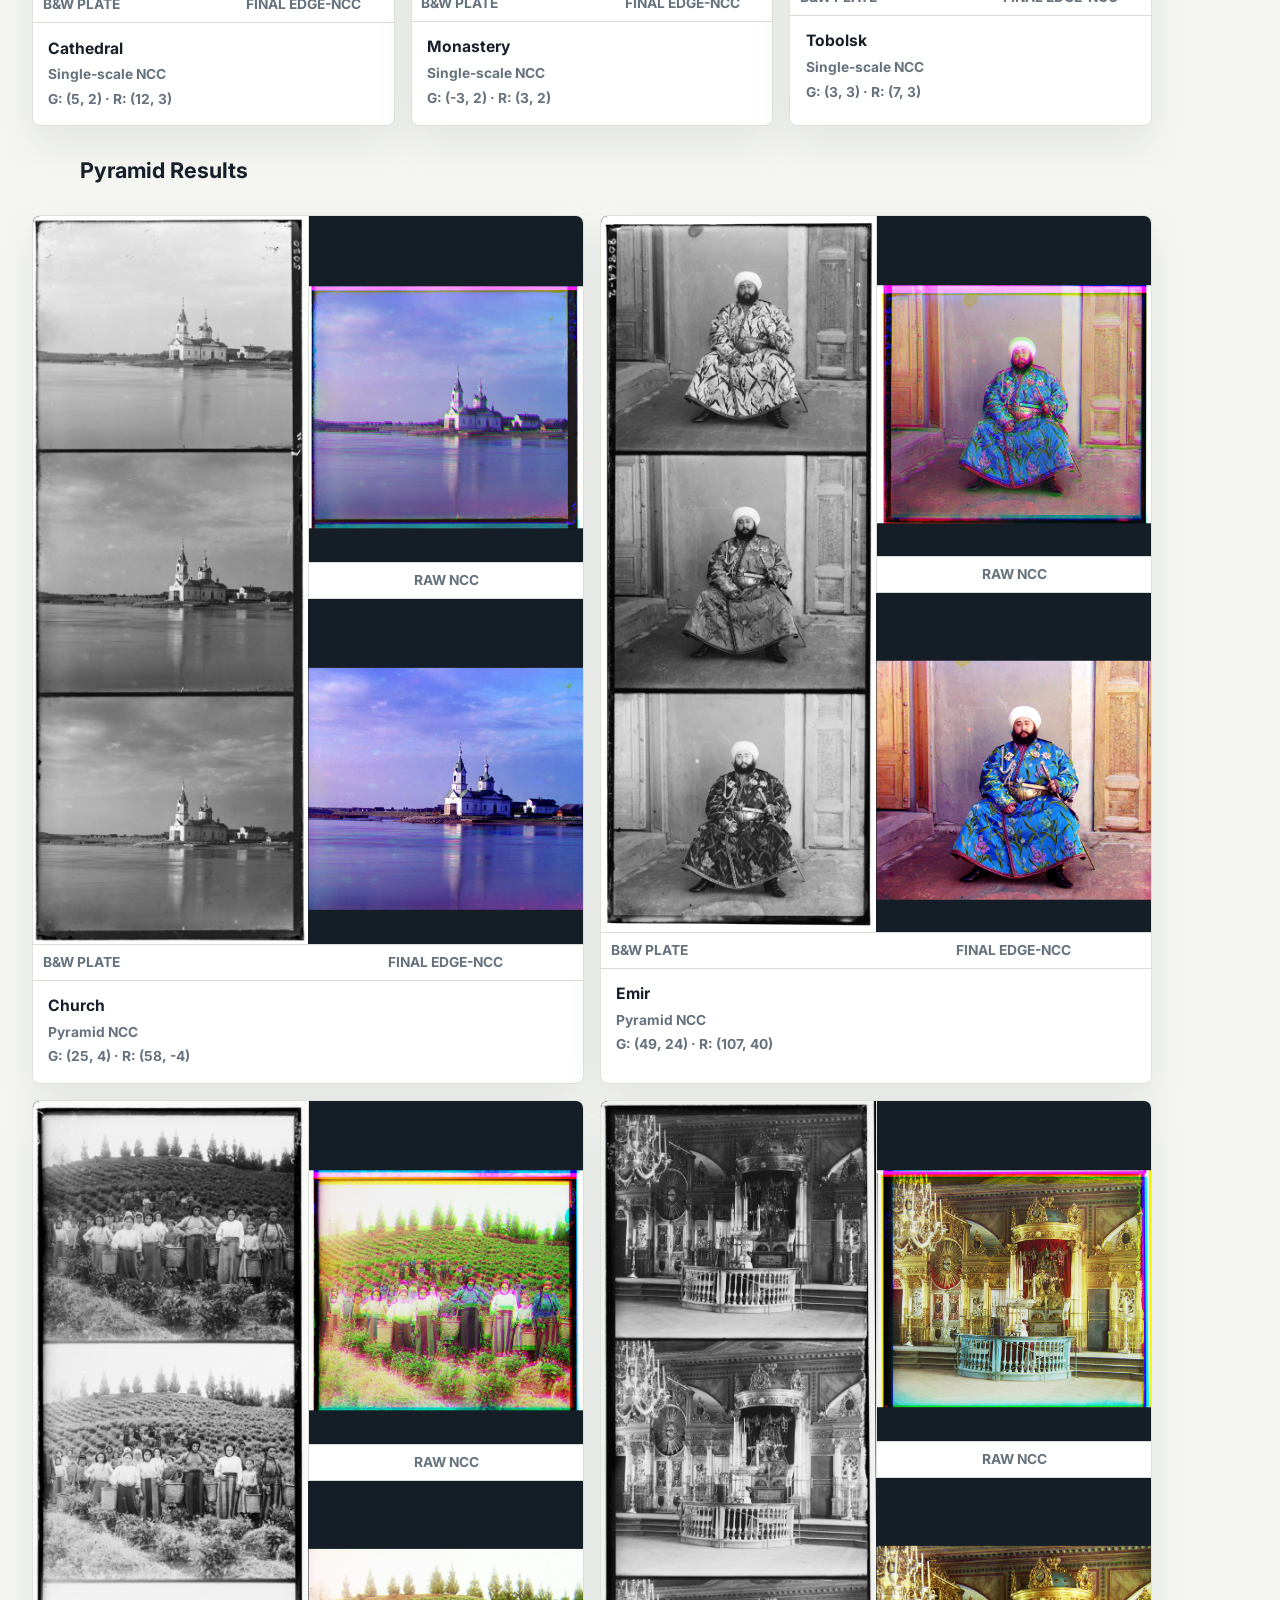
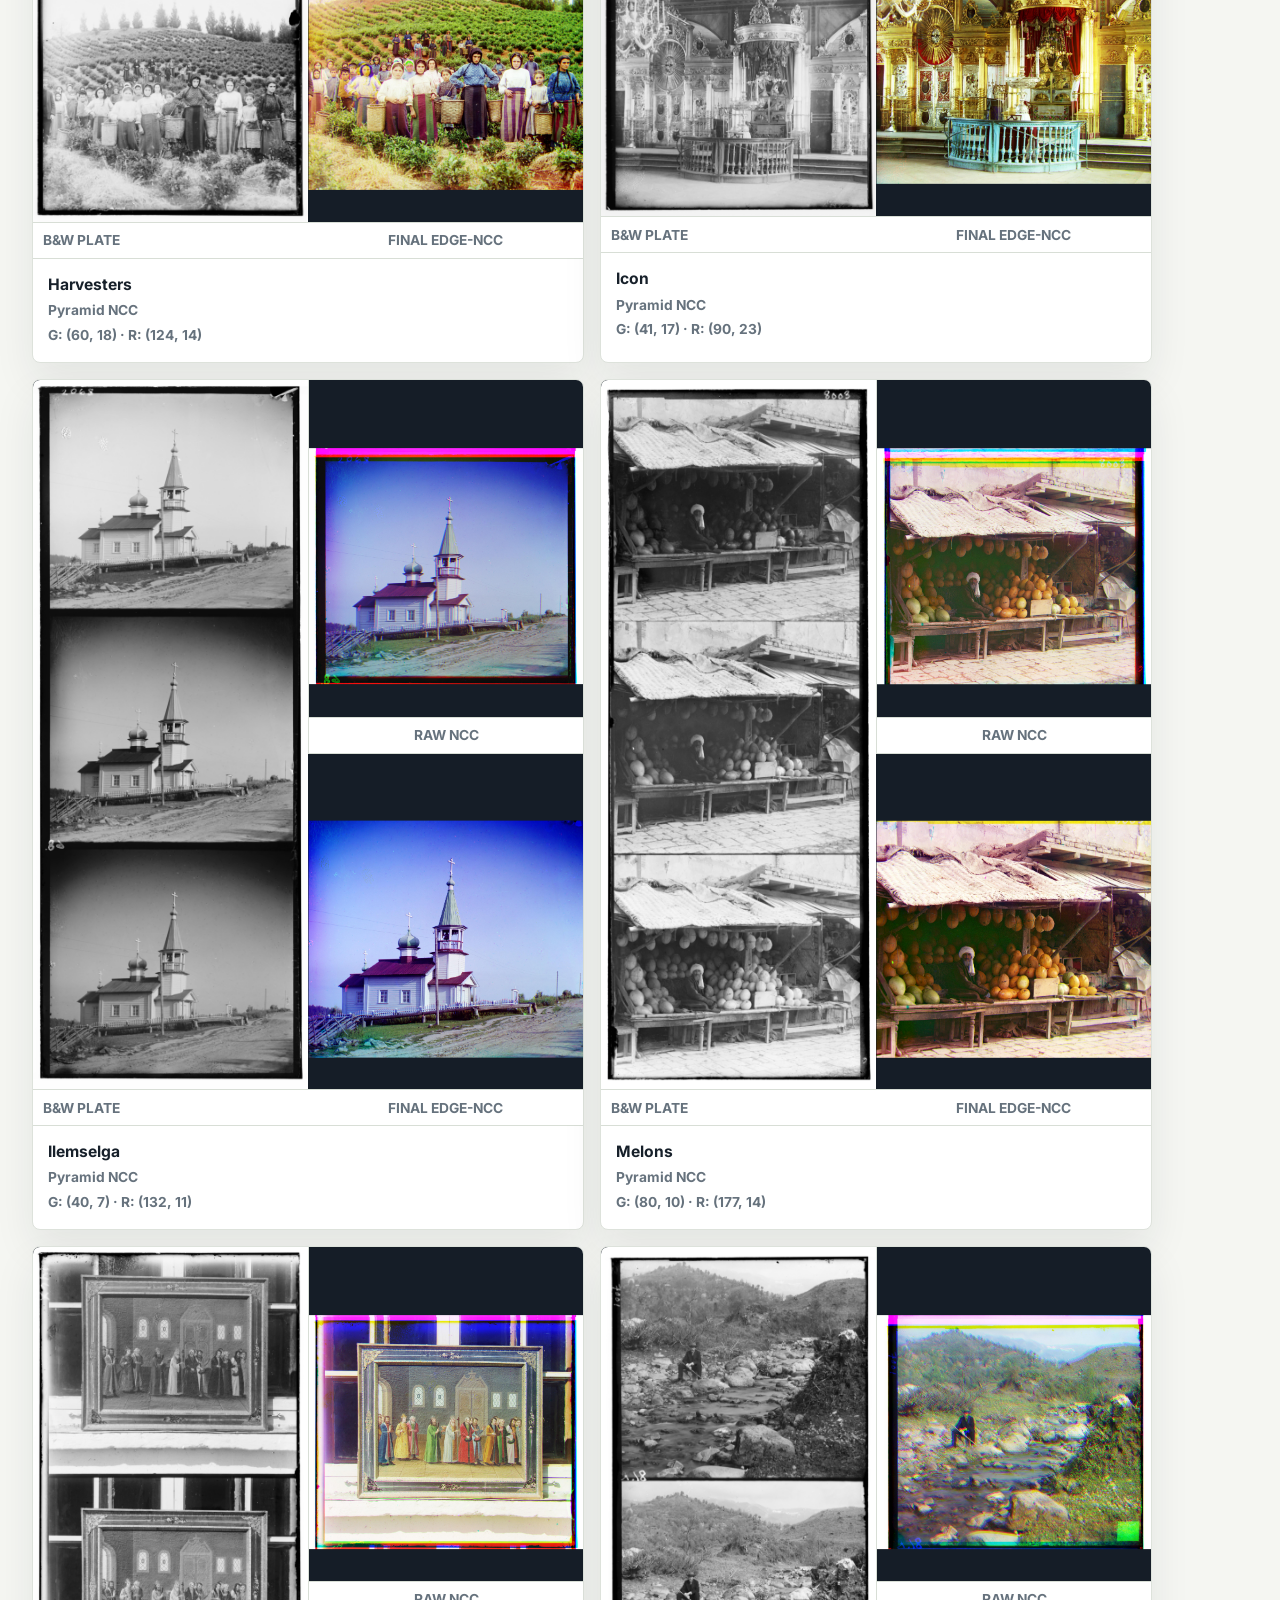
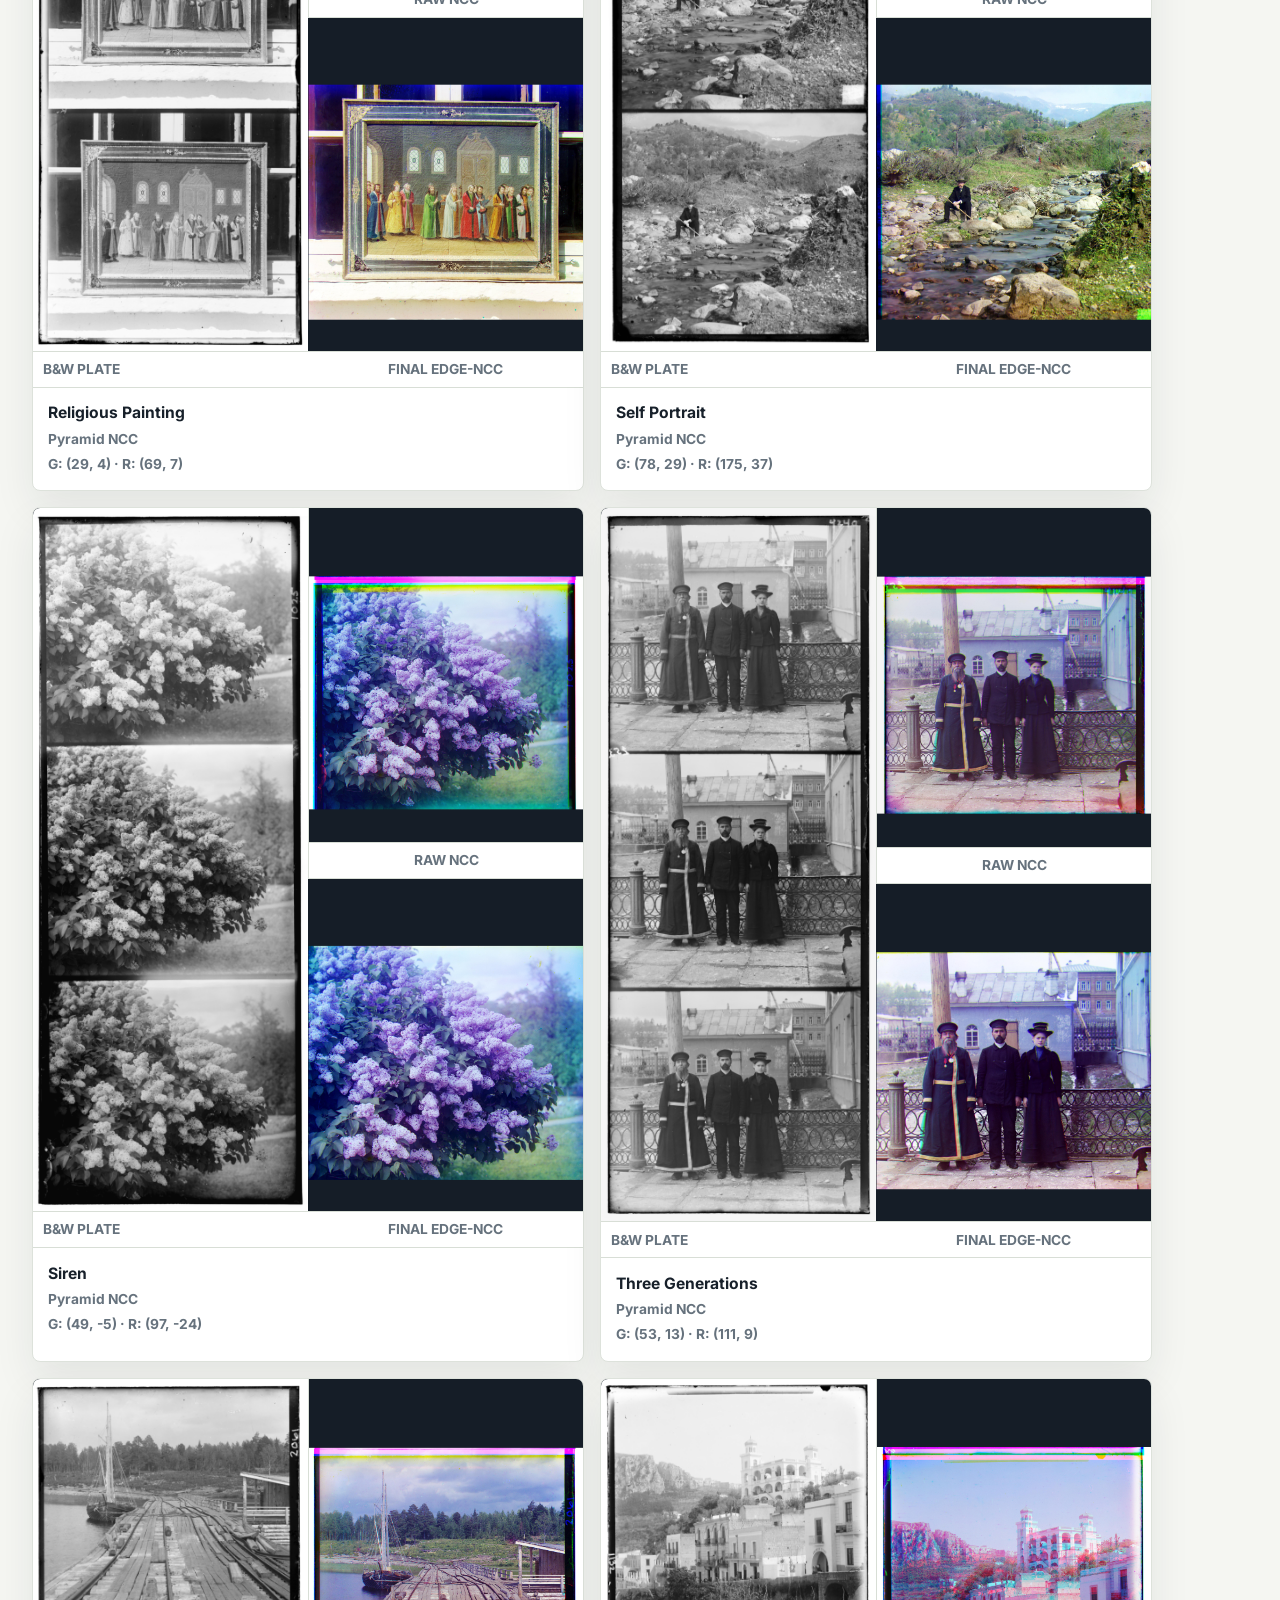
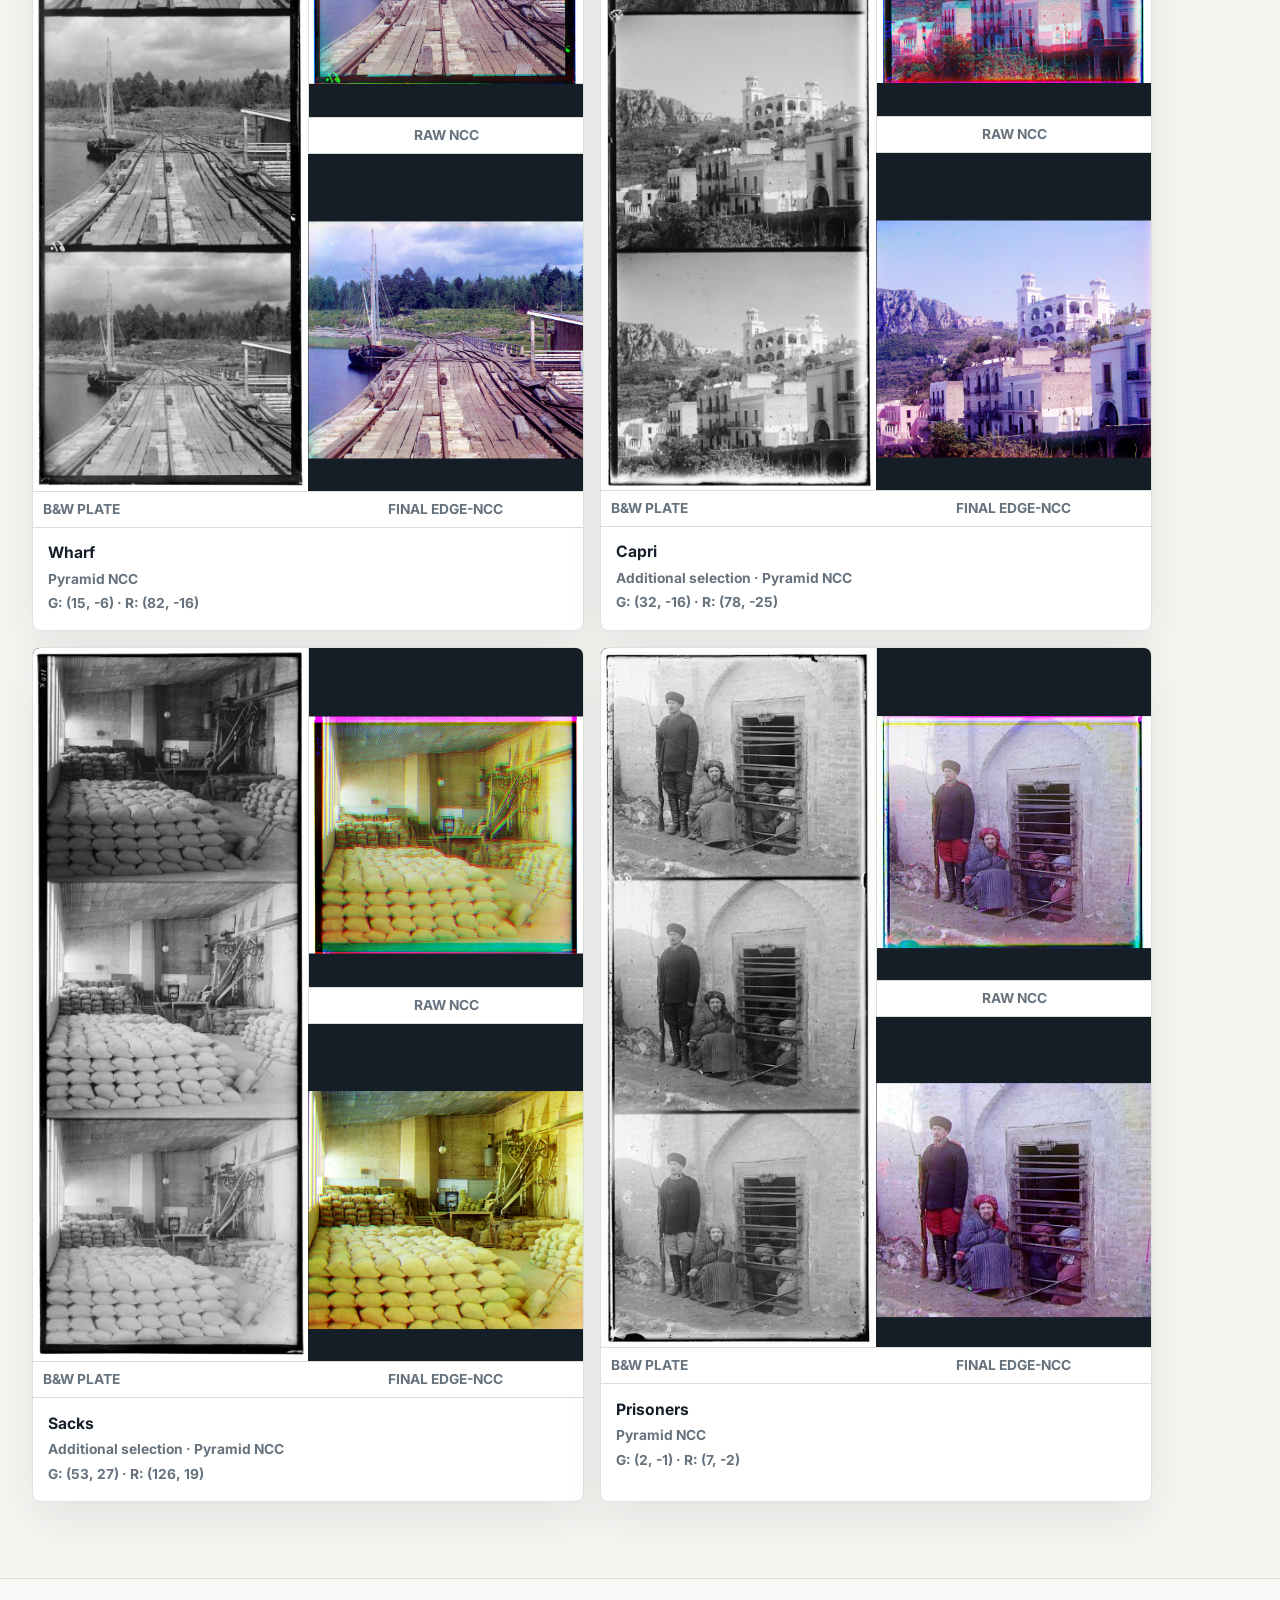
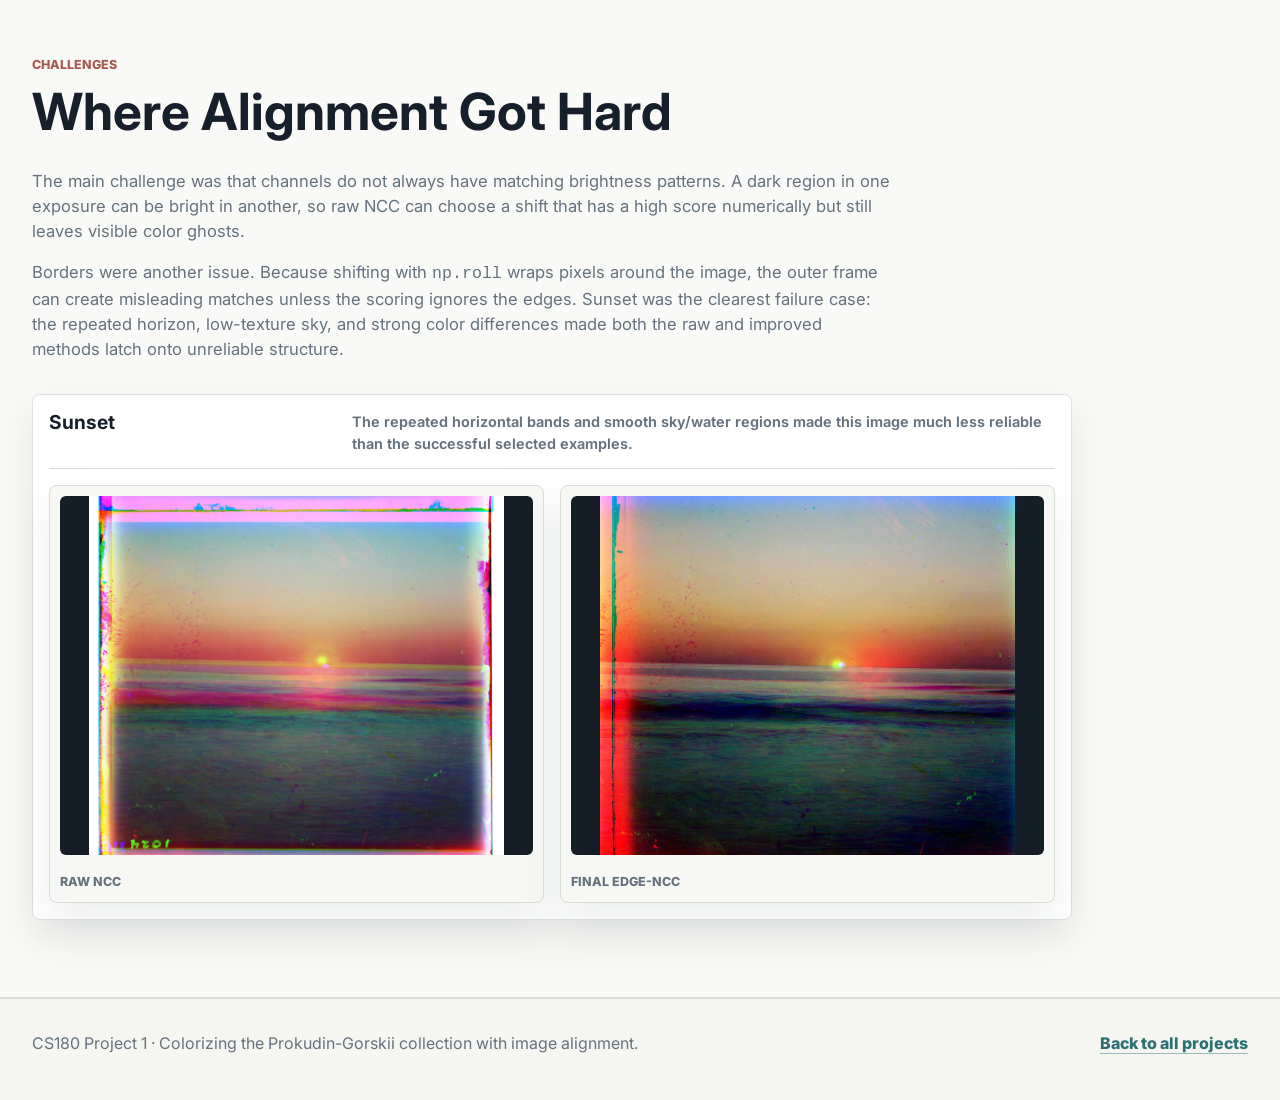
==== commit 4bf1ce8b: "Center Project 1 alignment pane labels" ====
--- a/projects/project1/index.html
+++ b/projects/project1/index.html
@@ -8,7 +8,7 @@
     <link rel="preconnect" href="https://fonts.googleapis.com">
     <link rel="preconnect" href="https://fonts.gstatic.com" crossorigin>
     <link href="https://fonts.googleapis.com/css2?family=Inter:wght@400;500;600;700;800&display=swap" rel="stylesheet">
-    <link rel="stylesheet" href="../../styles.css?v=project1-layout-5">
+    <link rel="stylesheet" href="../../styles.css?v=project1-layout-6">
     <script src="../../assets/project1.js?v=project1-layout-4" defer></script>
   </head>
   <body class="project1-page">
--- a/styles.css
+++ b/styles.css
@@ -986,6 +986,7 @@
   left: 0;
   position: absolute;
   right: 0;
+  text-align: center;
 }
 
 .project1-page .small-results .result-triplet > div:not(:first-child) img {
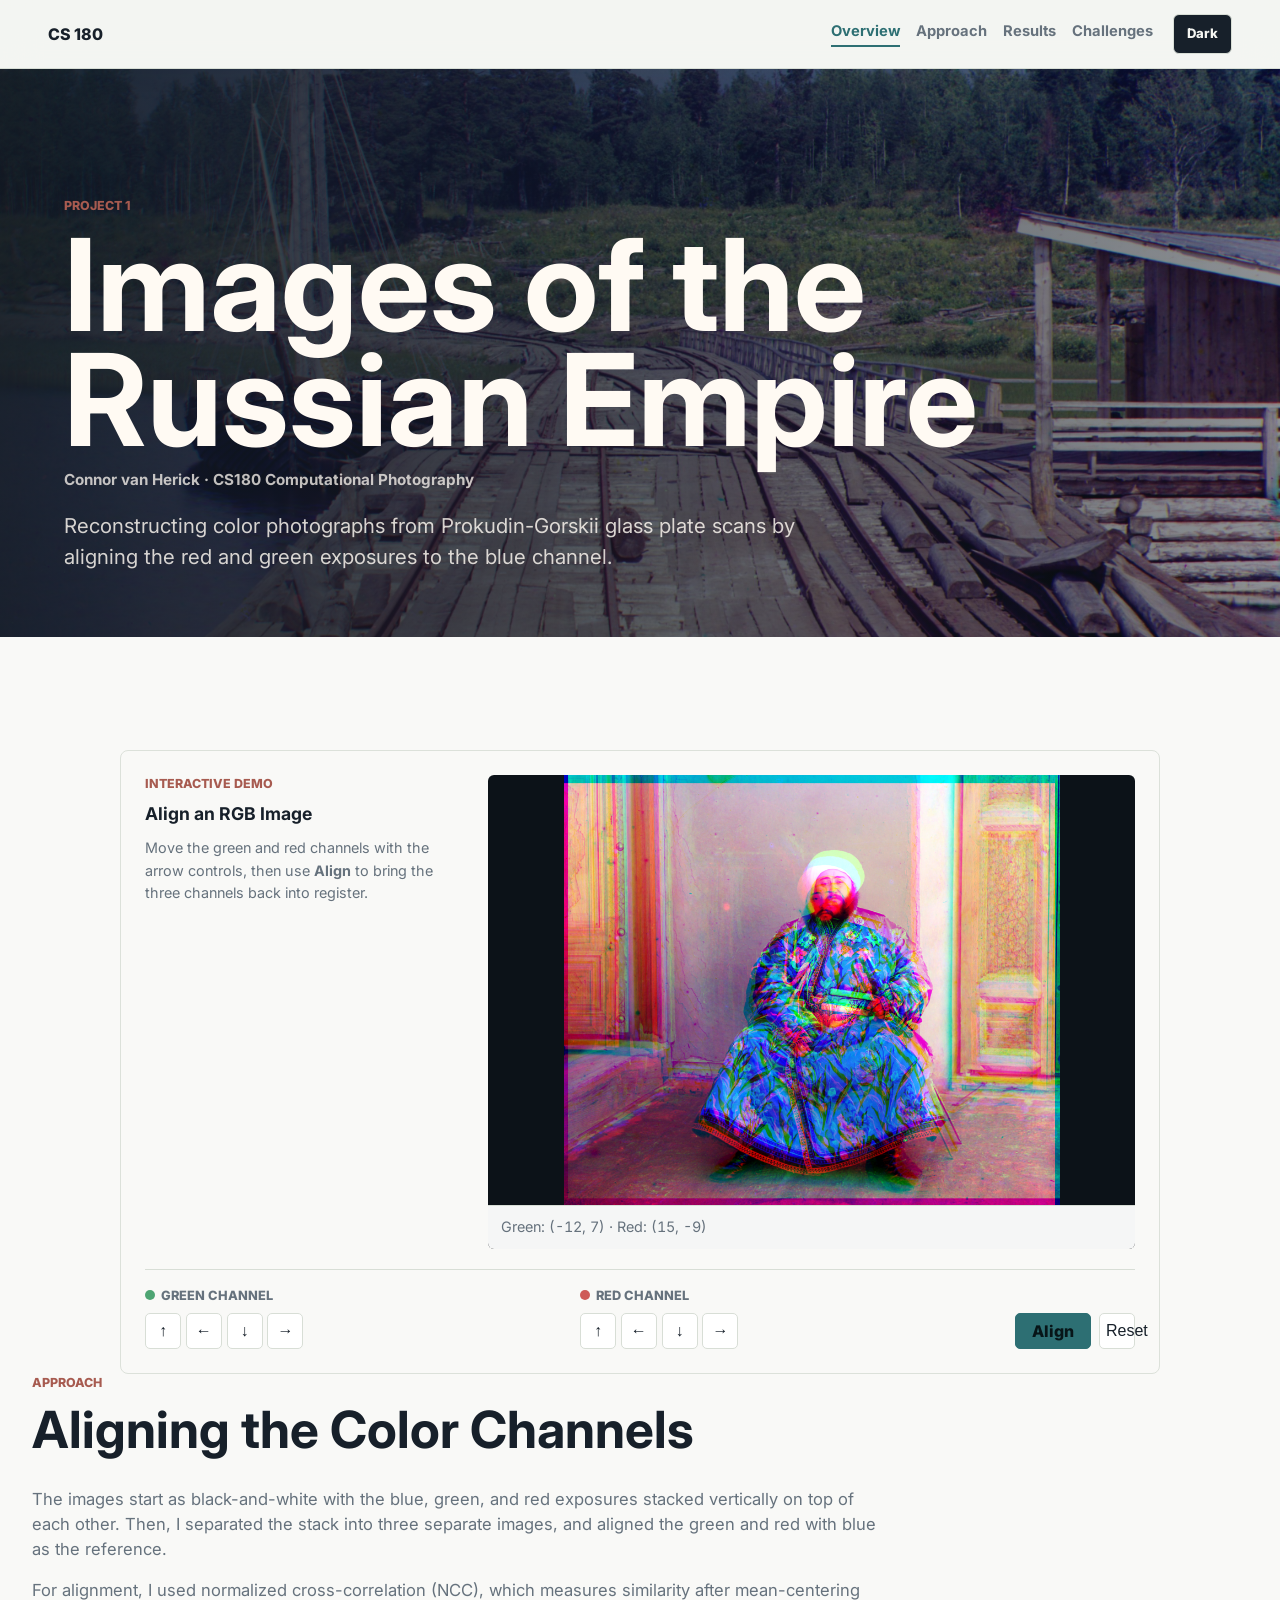
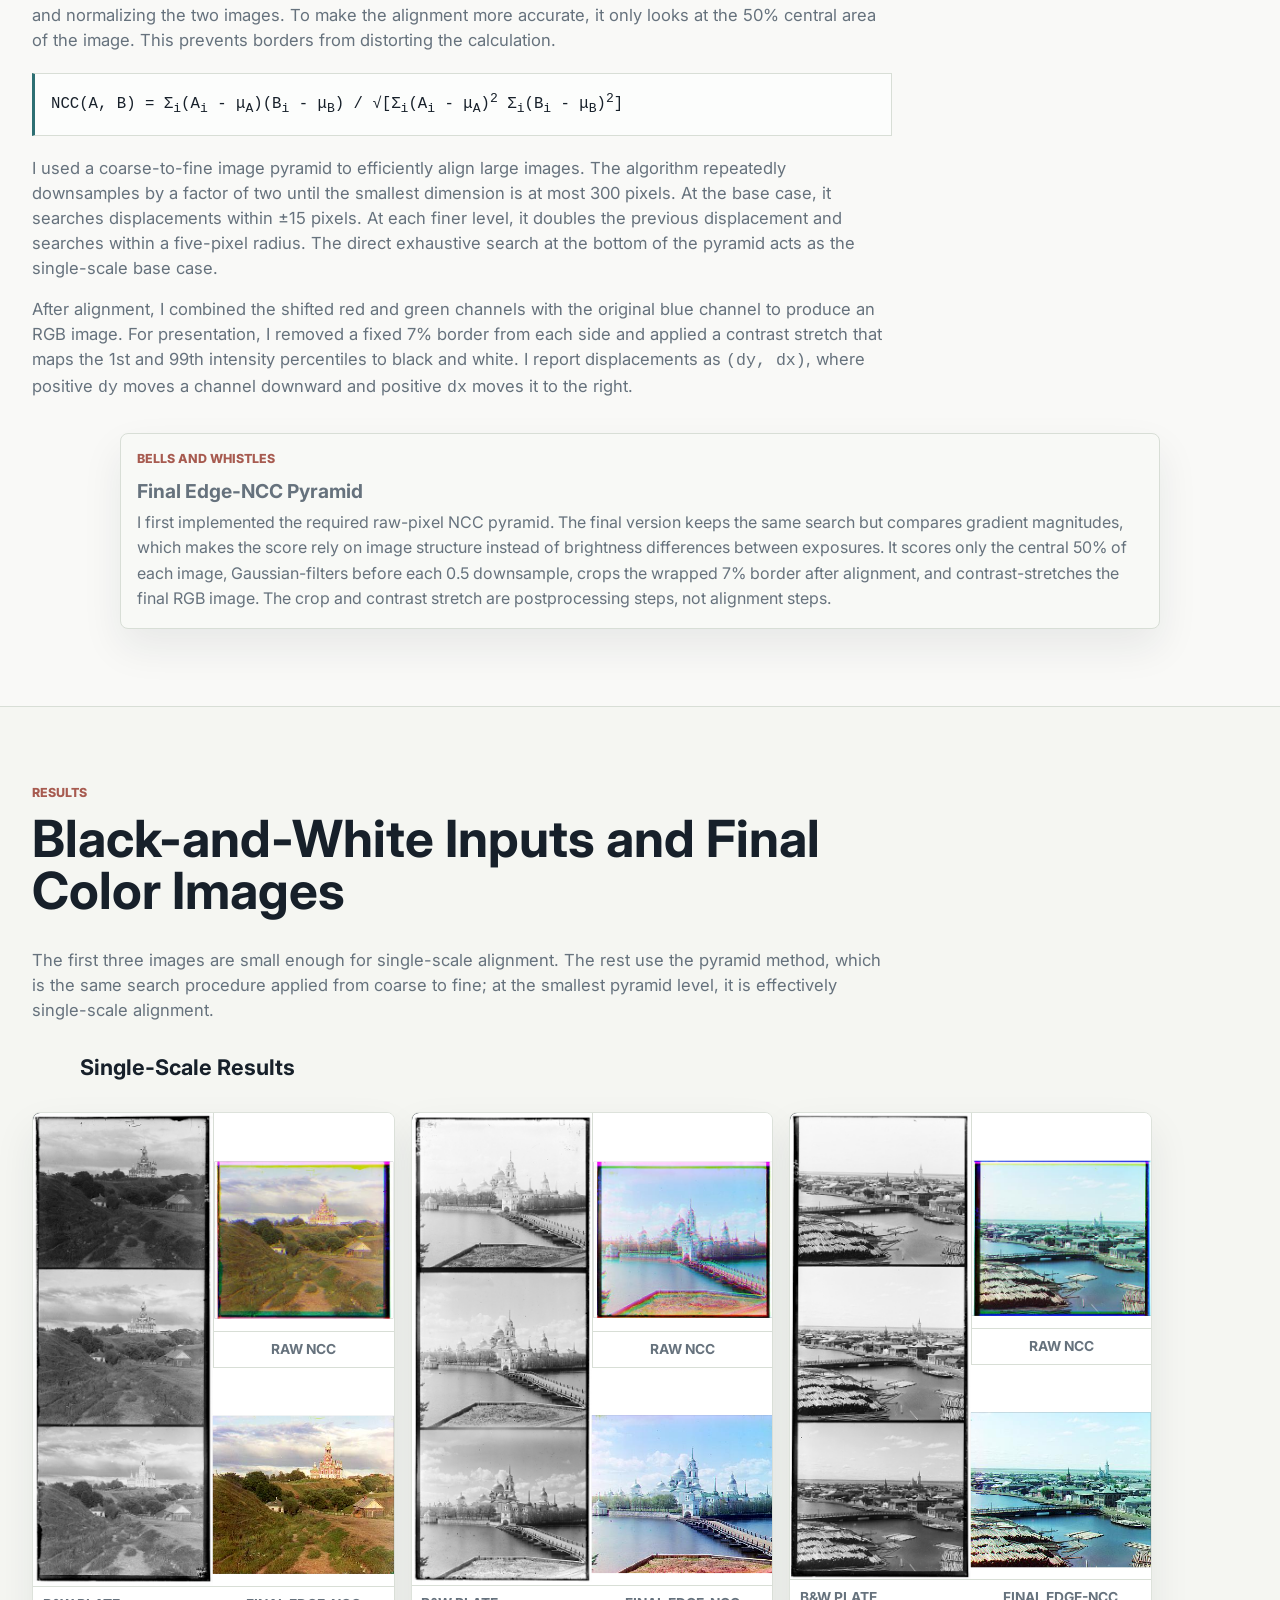
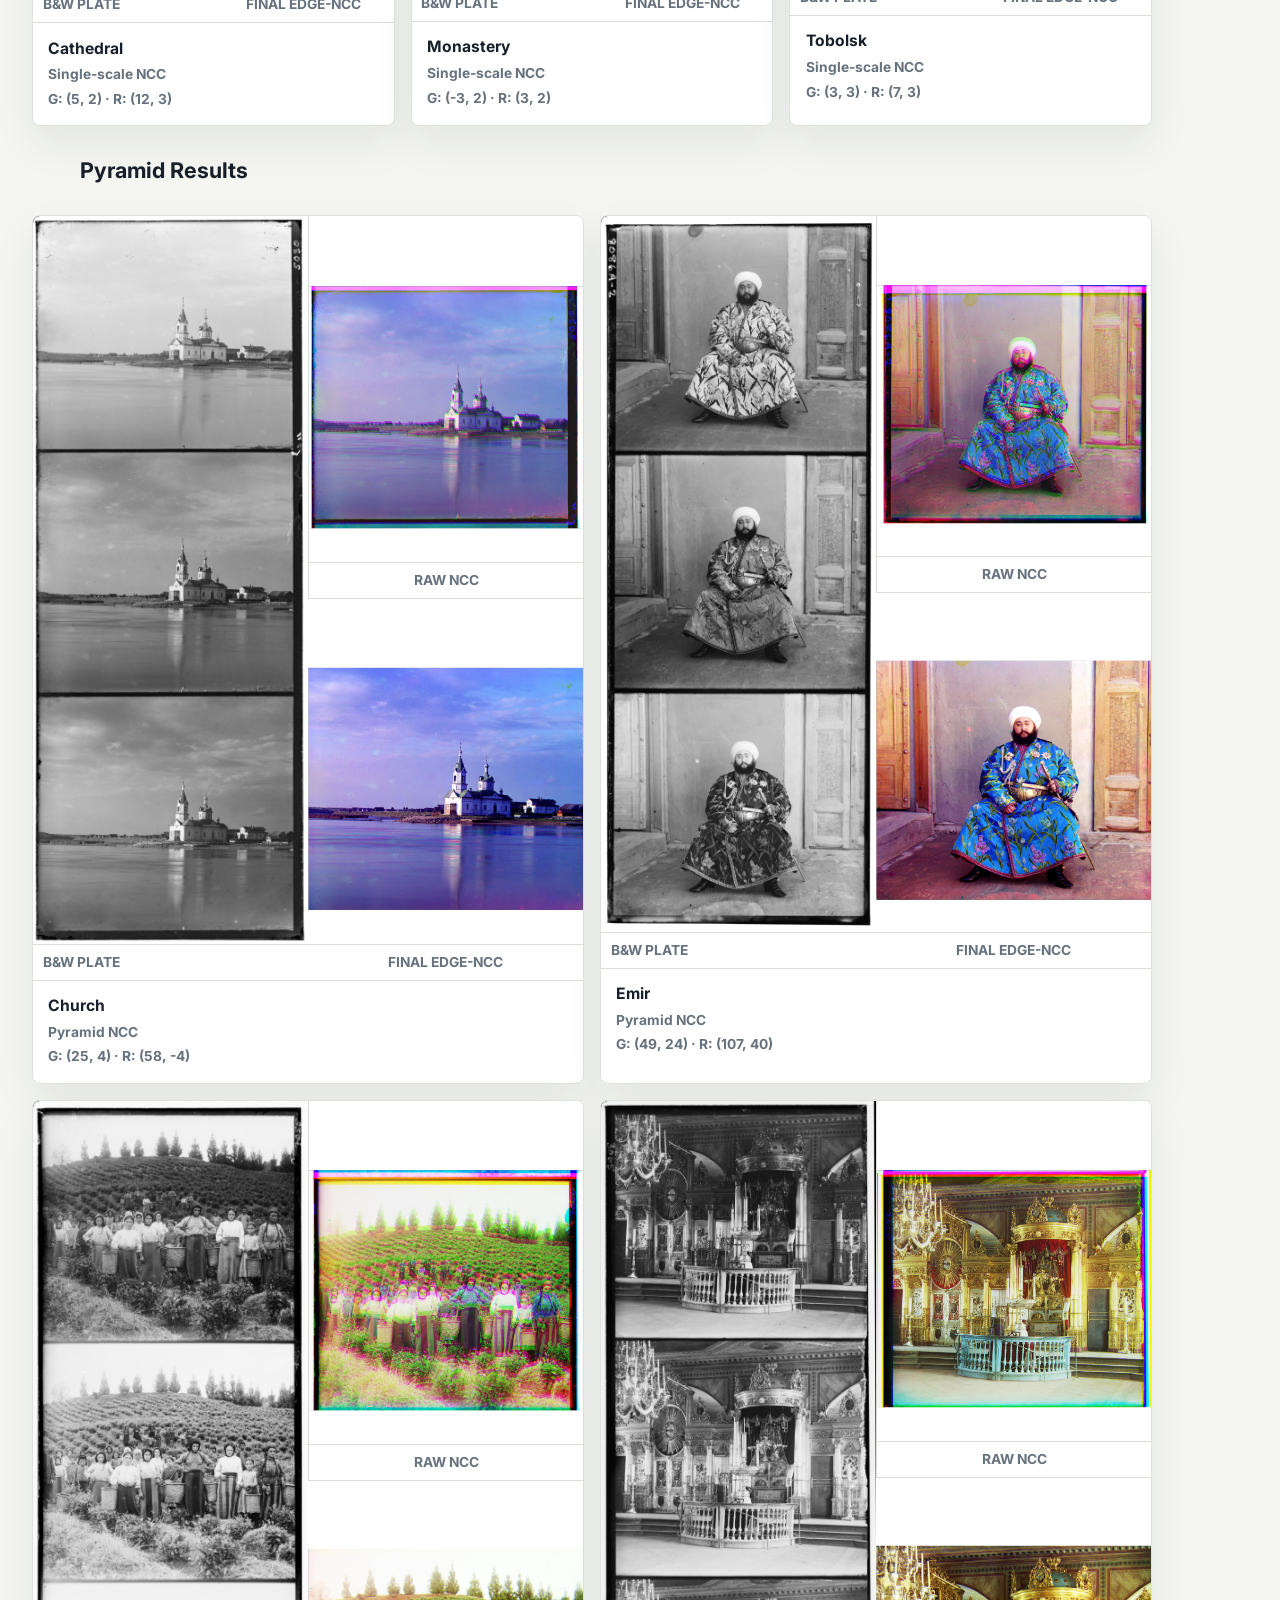
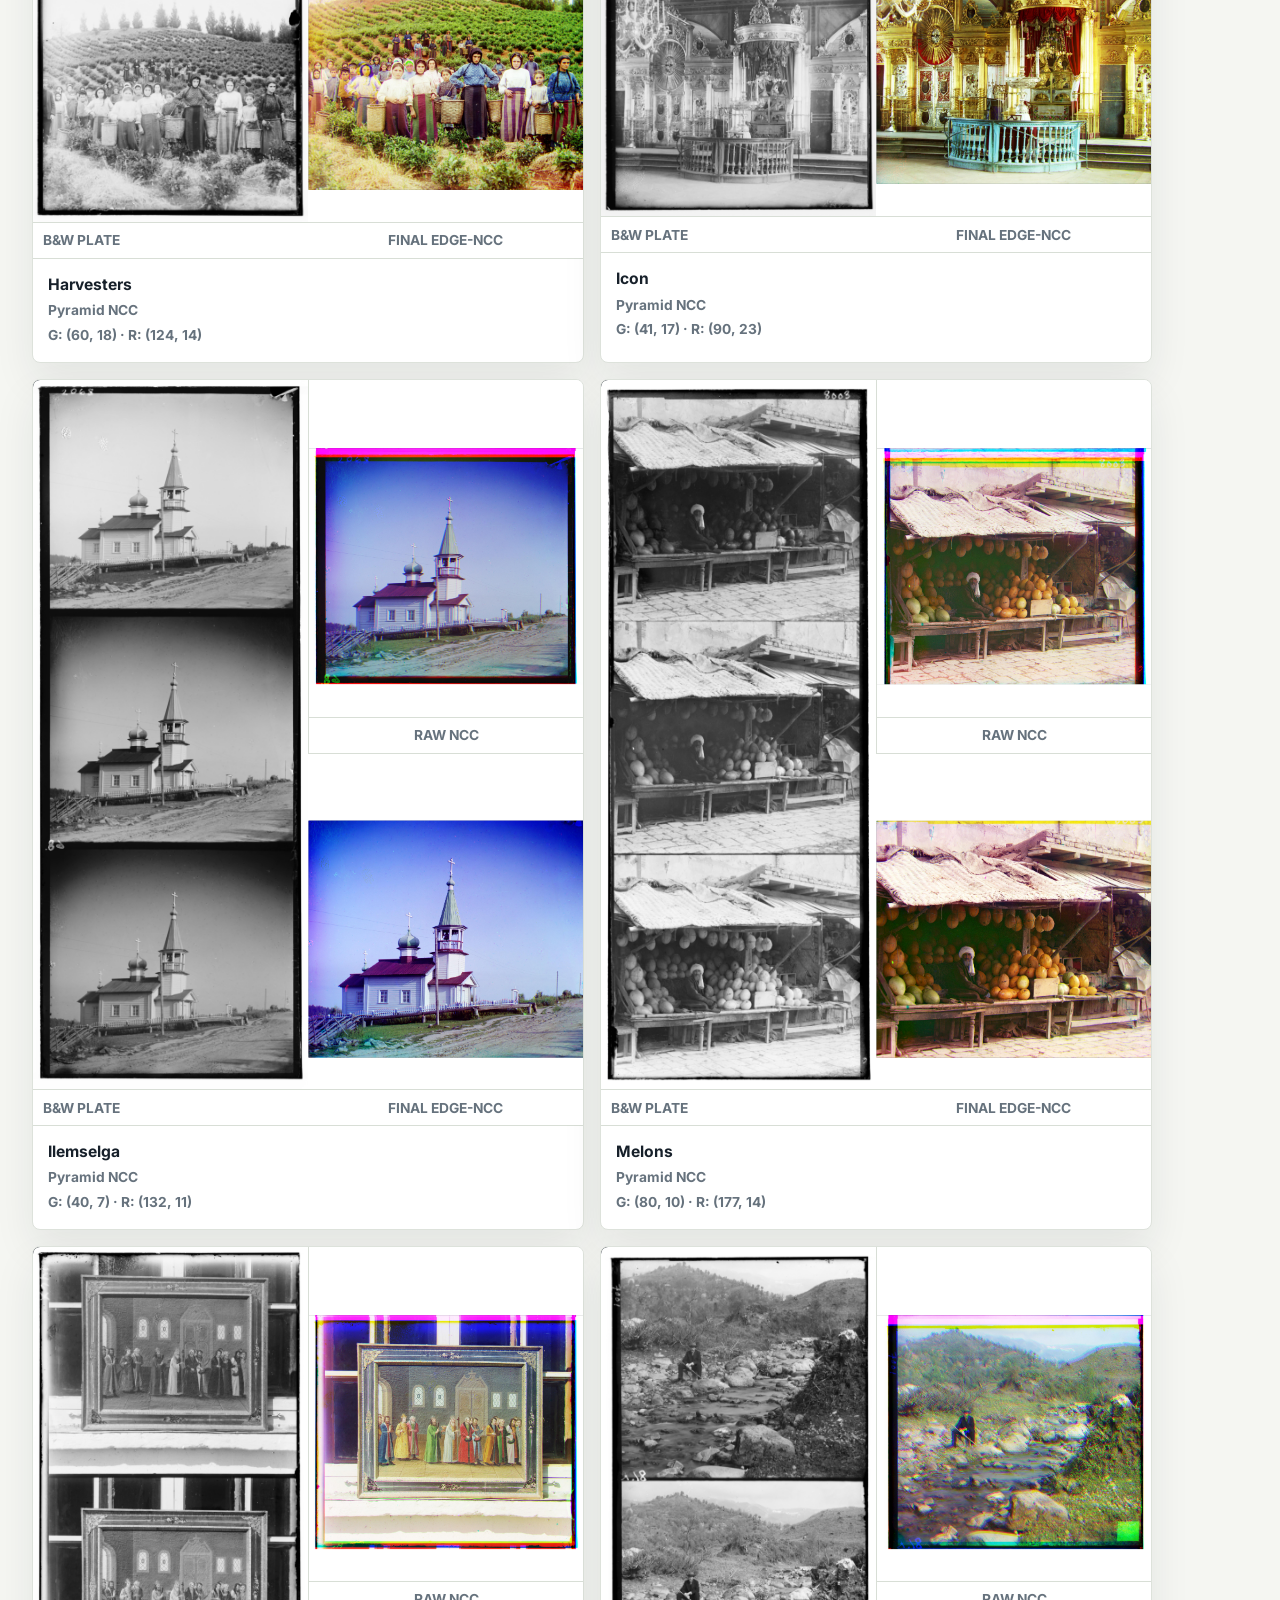
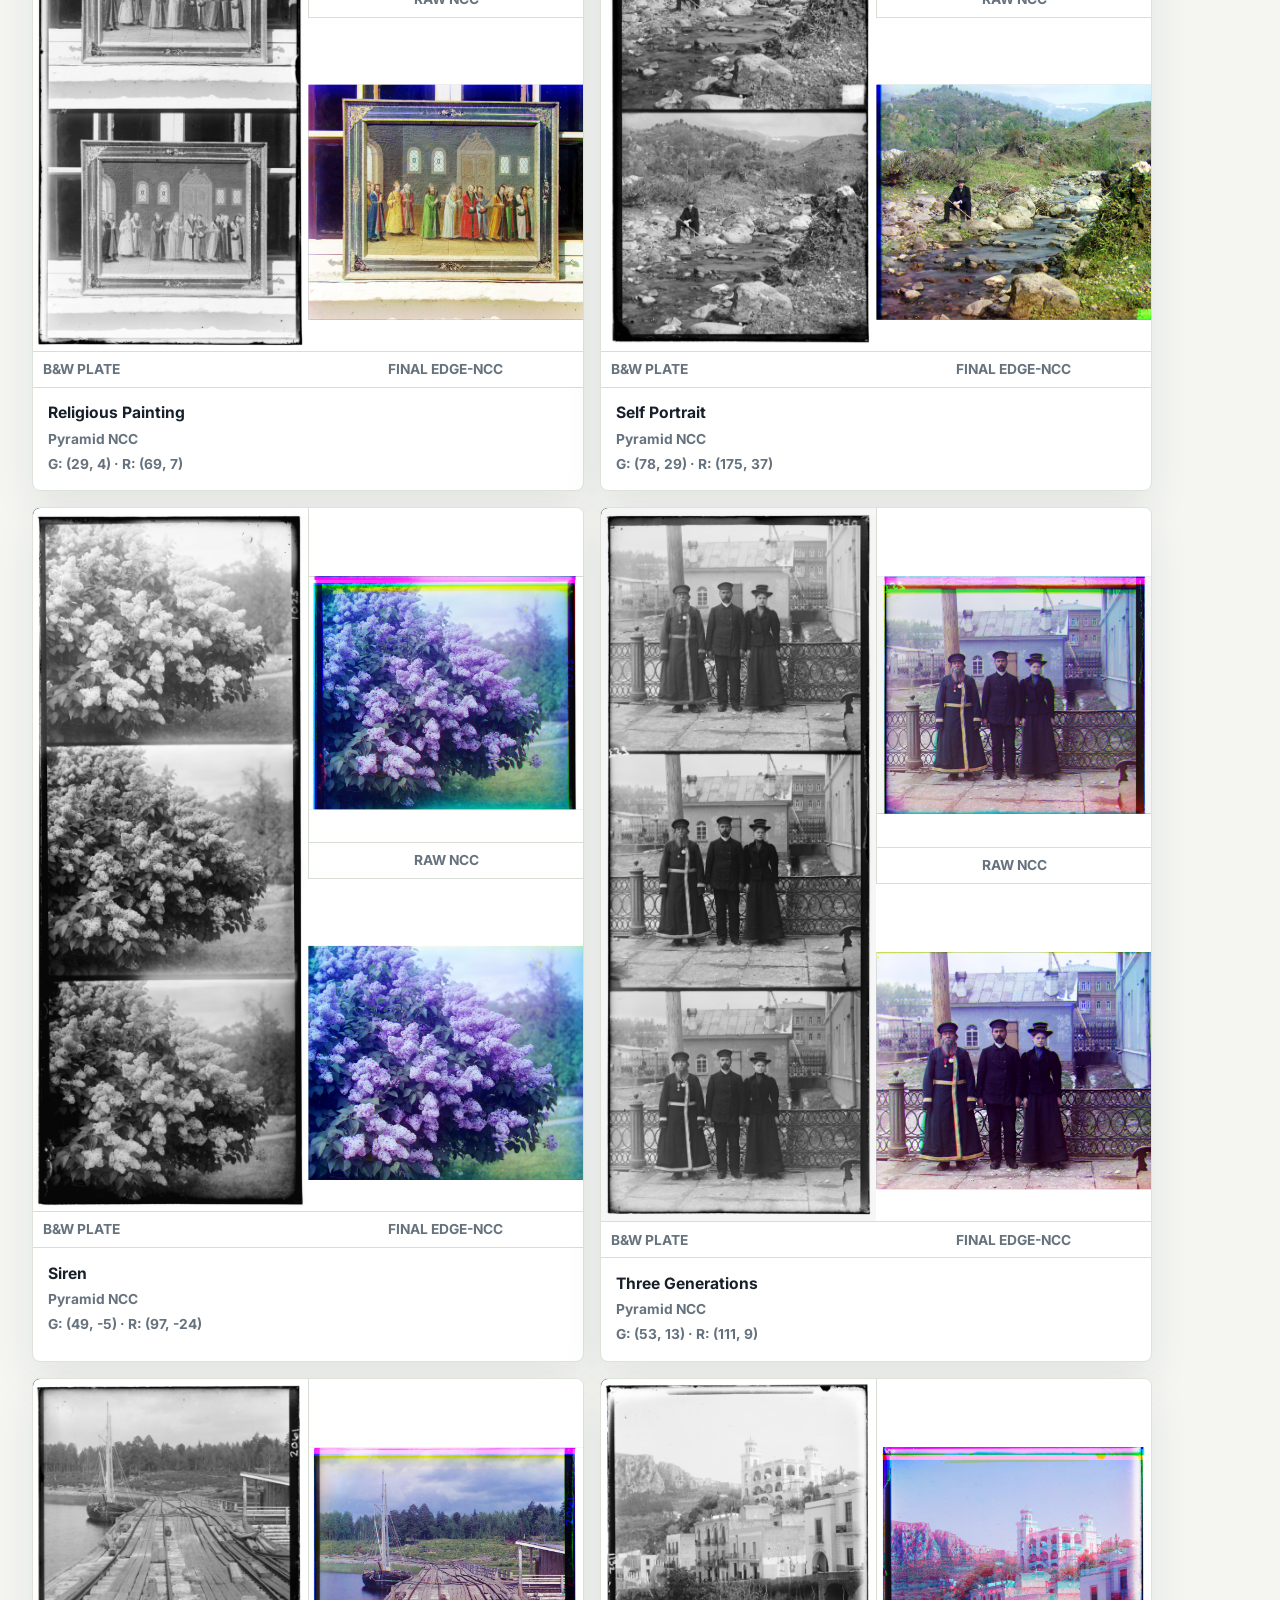
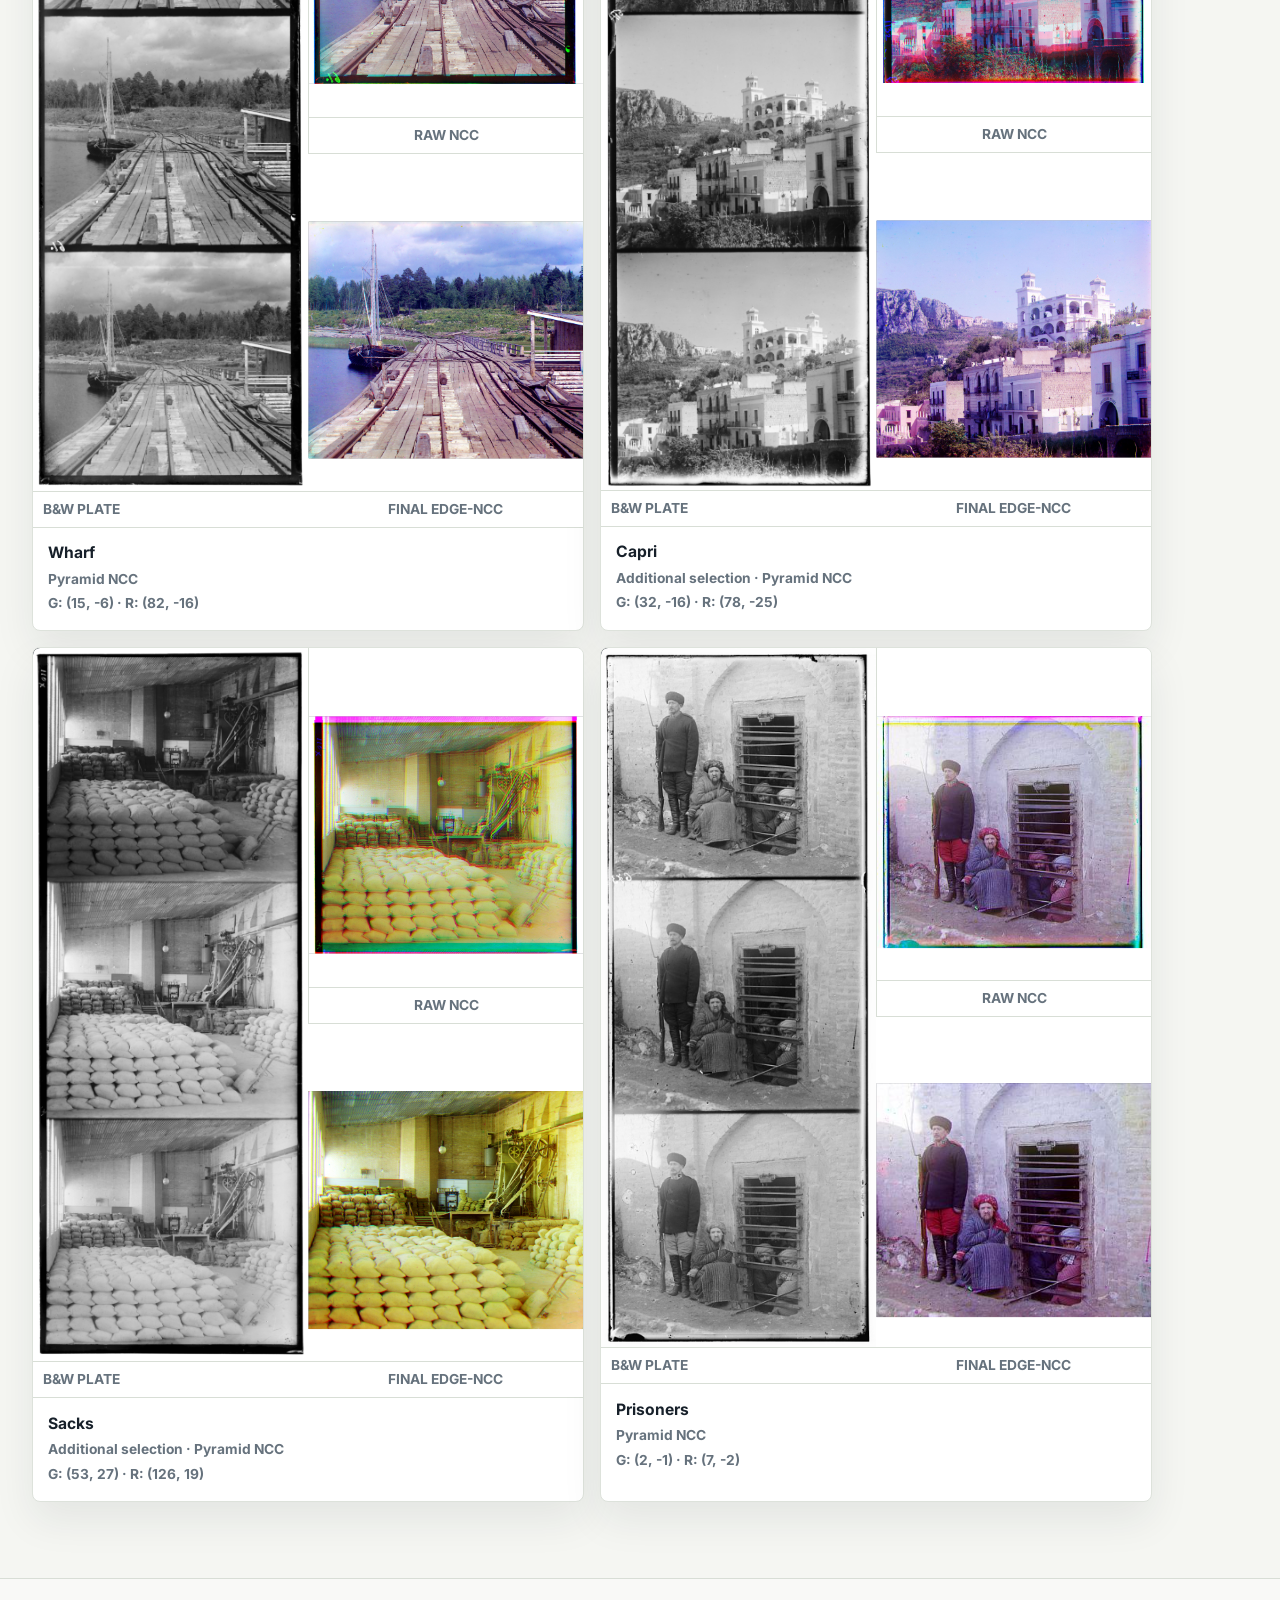
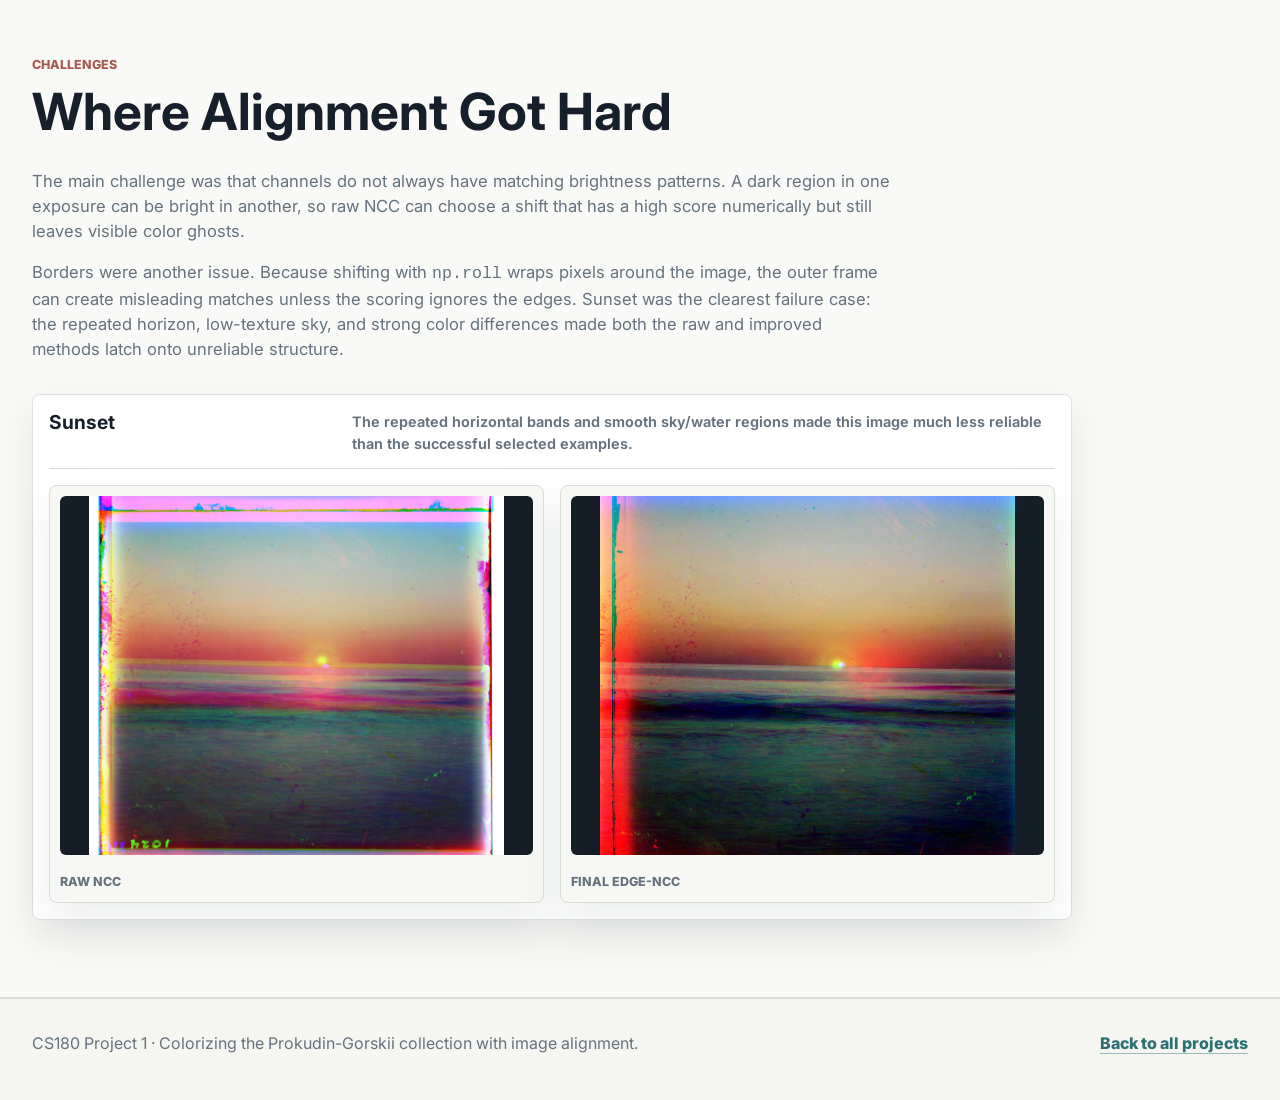
==== commit b3d8941a: "Clean up Project 1 alignment result panes" ====
--- a/projects/project1/index.html
+++ b/projects/project1/index.html
@@ -8,7 +8,7 @@
     <link rel="preconnect" href="https://fonts.googleapis.com">
     <link rel="preconnect" href="https://fonts.gstatic.com" crossorigin>
     <link href="https://fonts.googleapis.com/css2?family=Inter:wght@400;500;600;700;800&display=swap" rel="stylesheet">
-    <link rel="stylesheet" href="../../styles.css?v=project1-layout-6">
+    <link rel="stylesheet" href="../../styles.css?v=project1-layout-7">
     <script src="../../assets/project1.js?v=project1-layout-4" defer></script>
   </head>
   <body class="project1-page">
--- a/styles.css
+++ b/styles.css
@@ -966,6 +966,7 @@
 }
 
 .project1-page .result-triplet > div:not(:first-child) {
+  background: var(--panel);
   display: block;
   position: relative;
 }
@@ -982,7 +983,10 @@
 }
 
 .project1-page .result-triplet > div:not(:first-child) span {
+  align-items: center;
   bottom: 0;
+  display: flex;
+  justify-content: center;
   left: 0;
   position: absolute;
   right: 0;
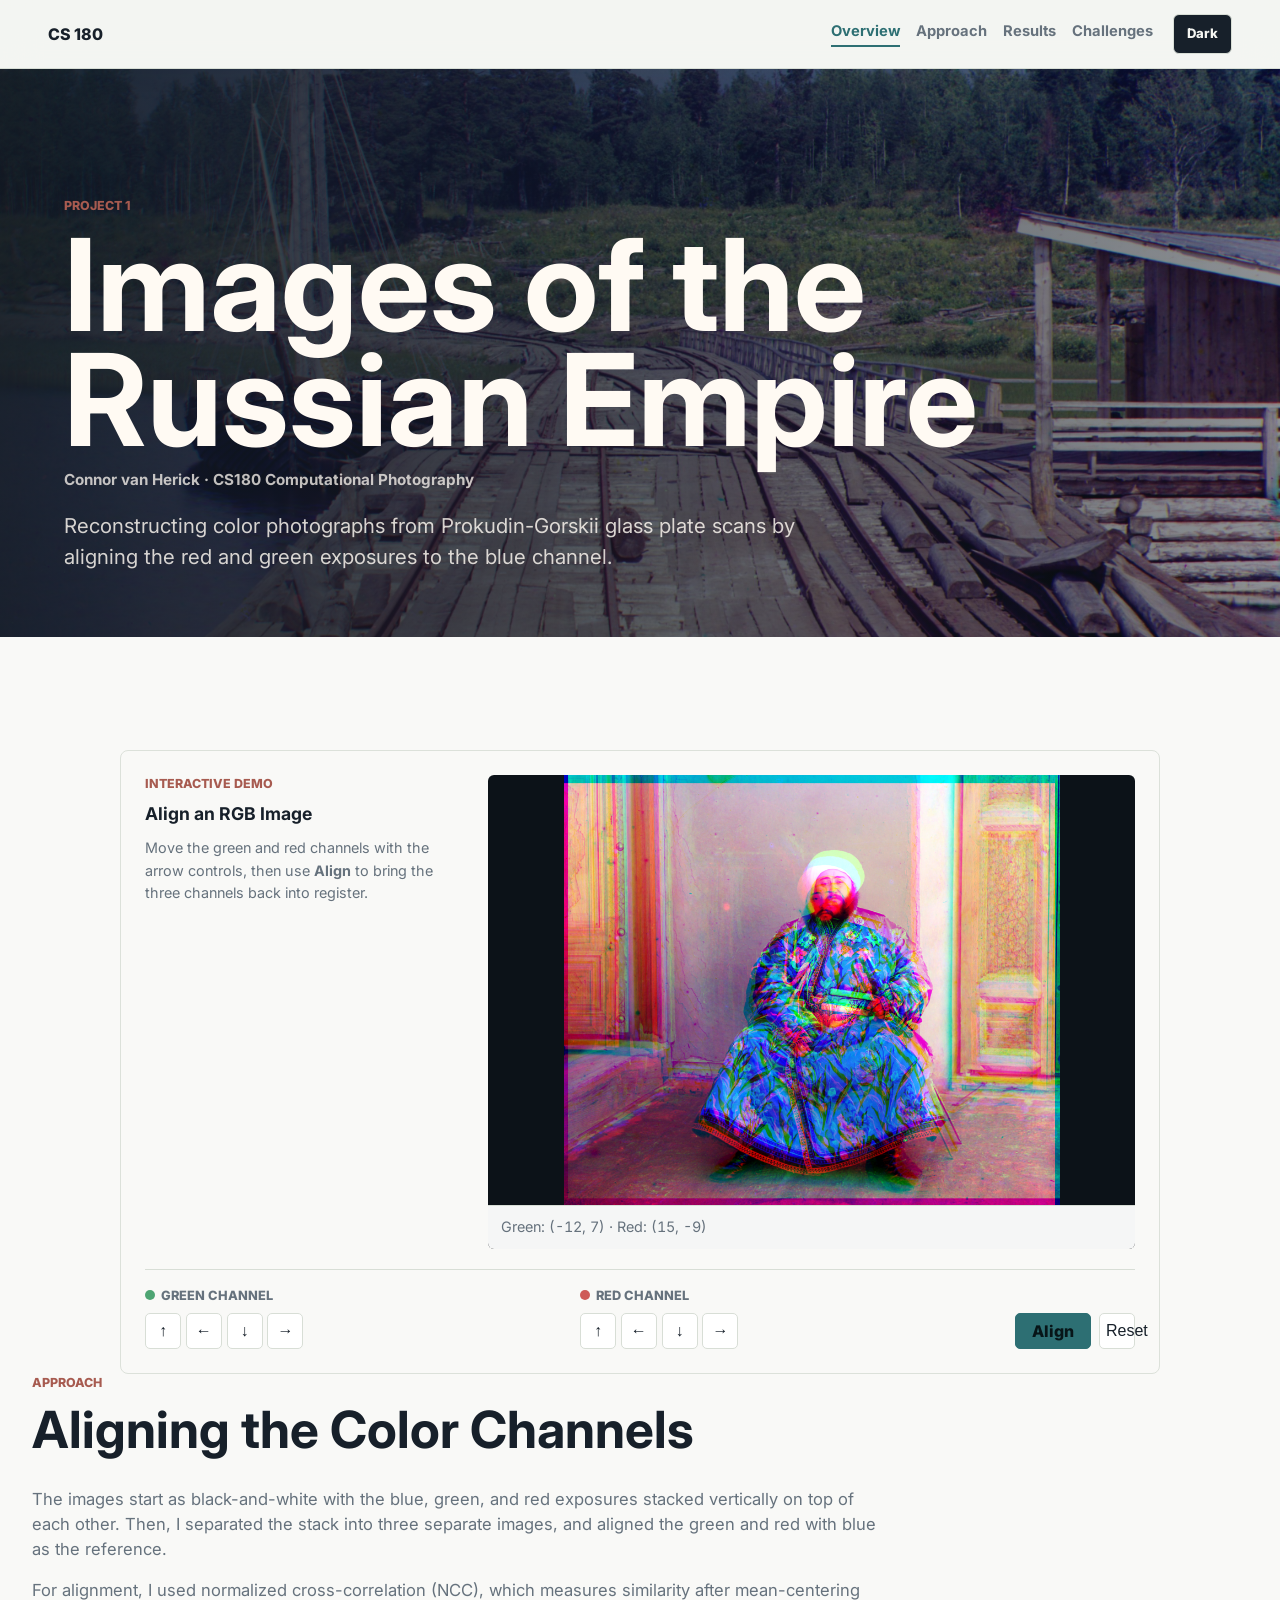
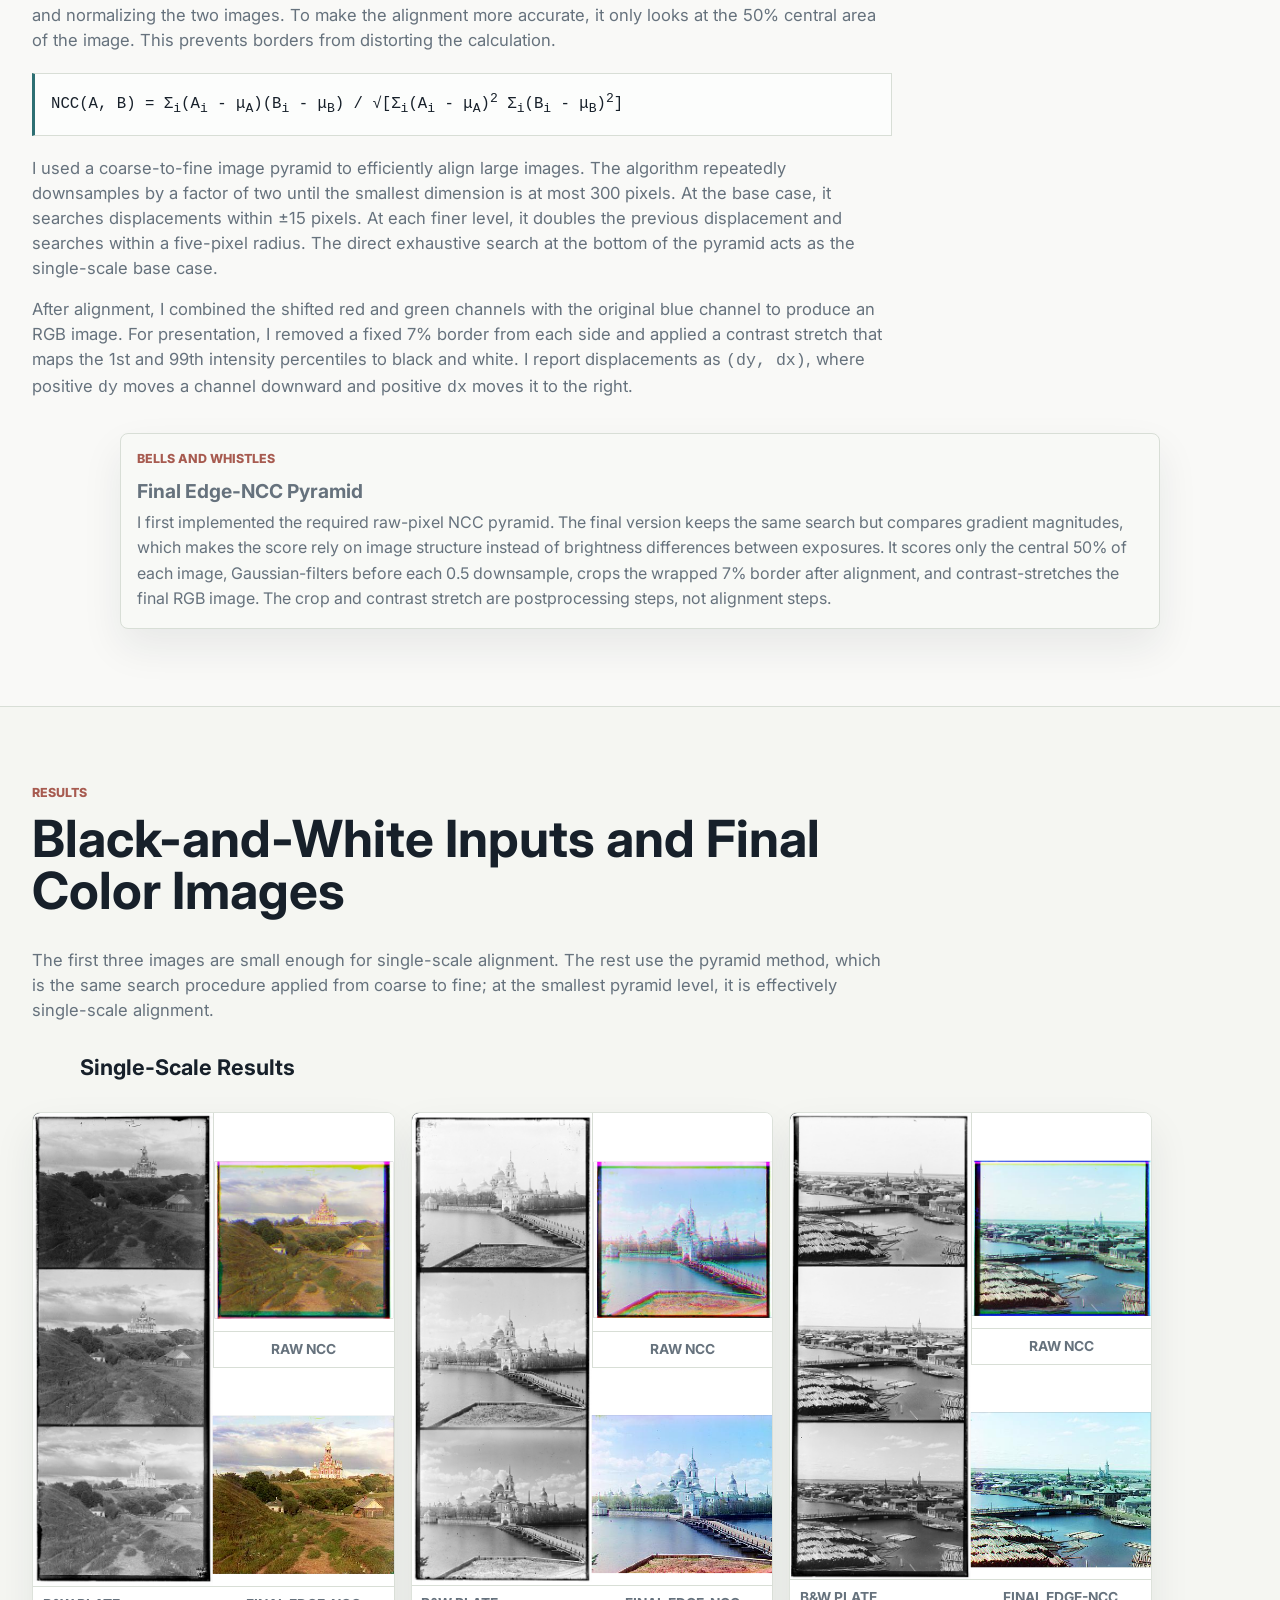
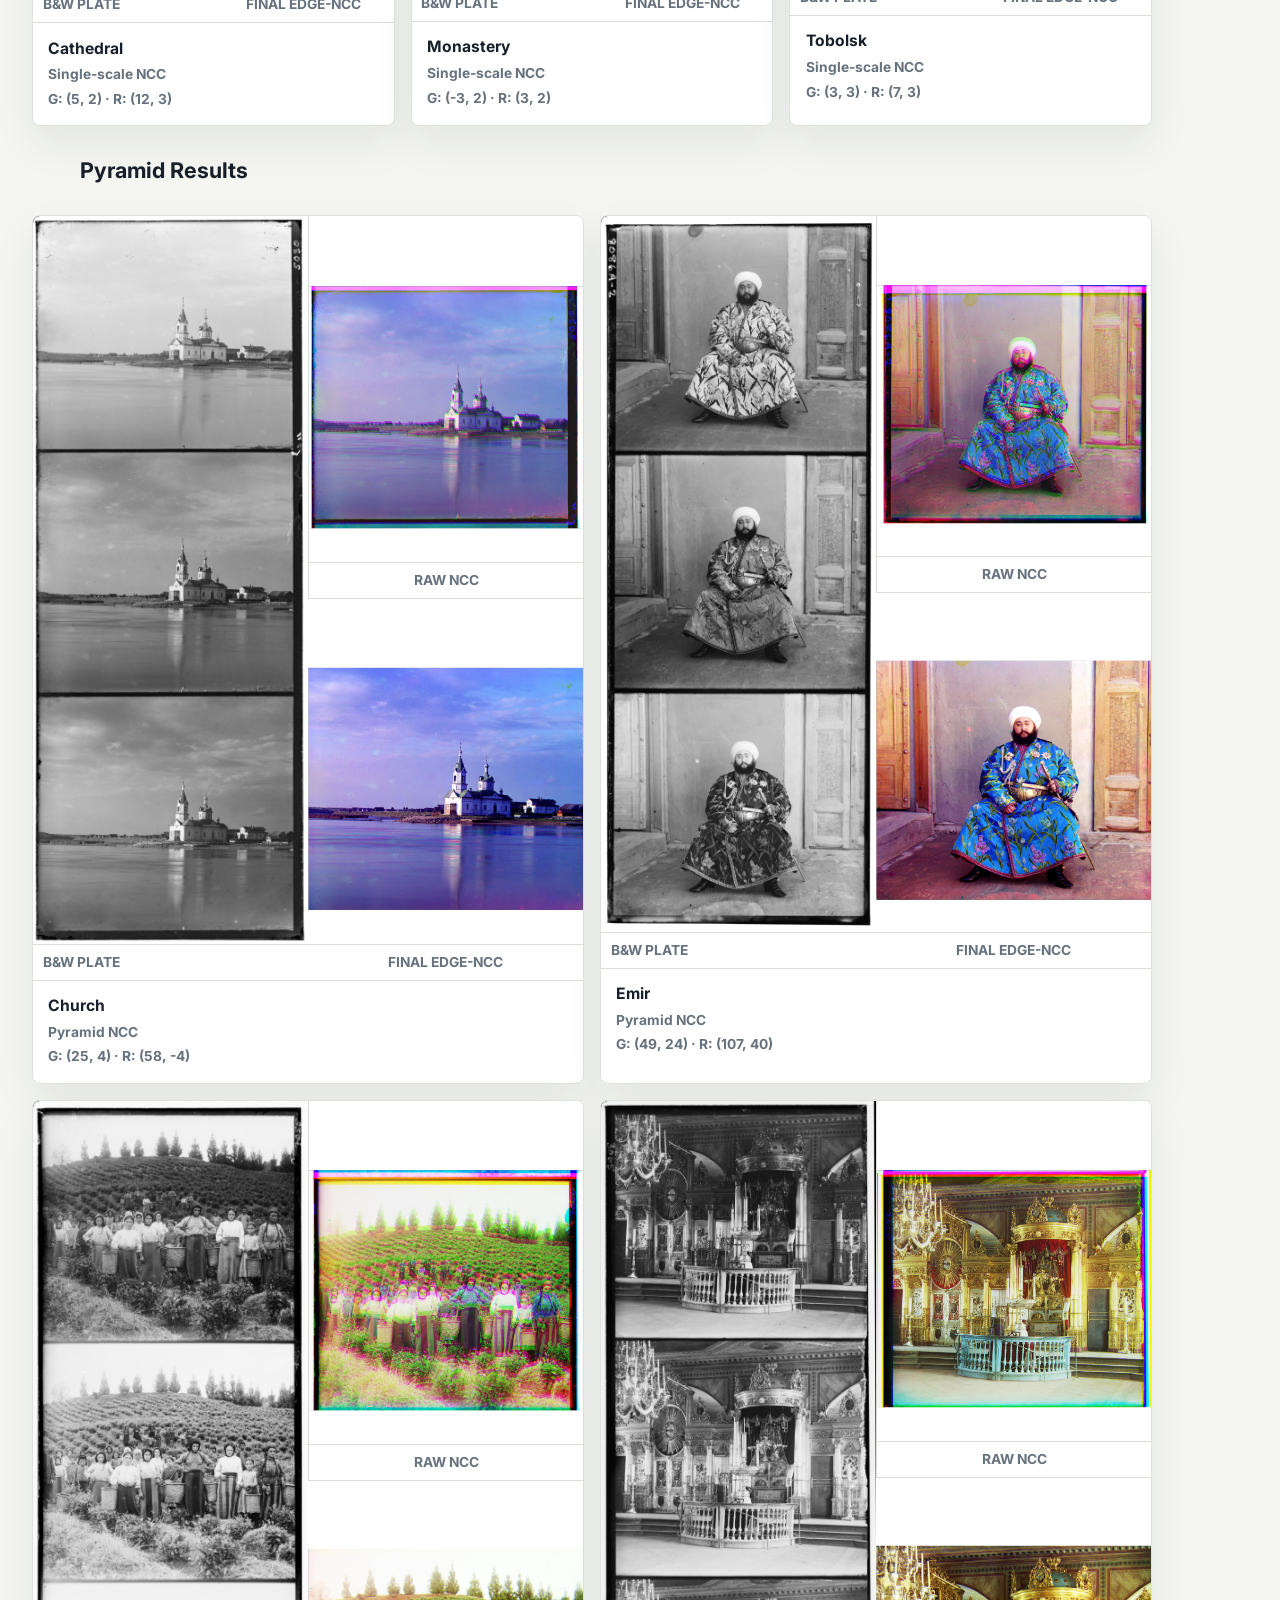
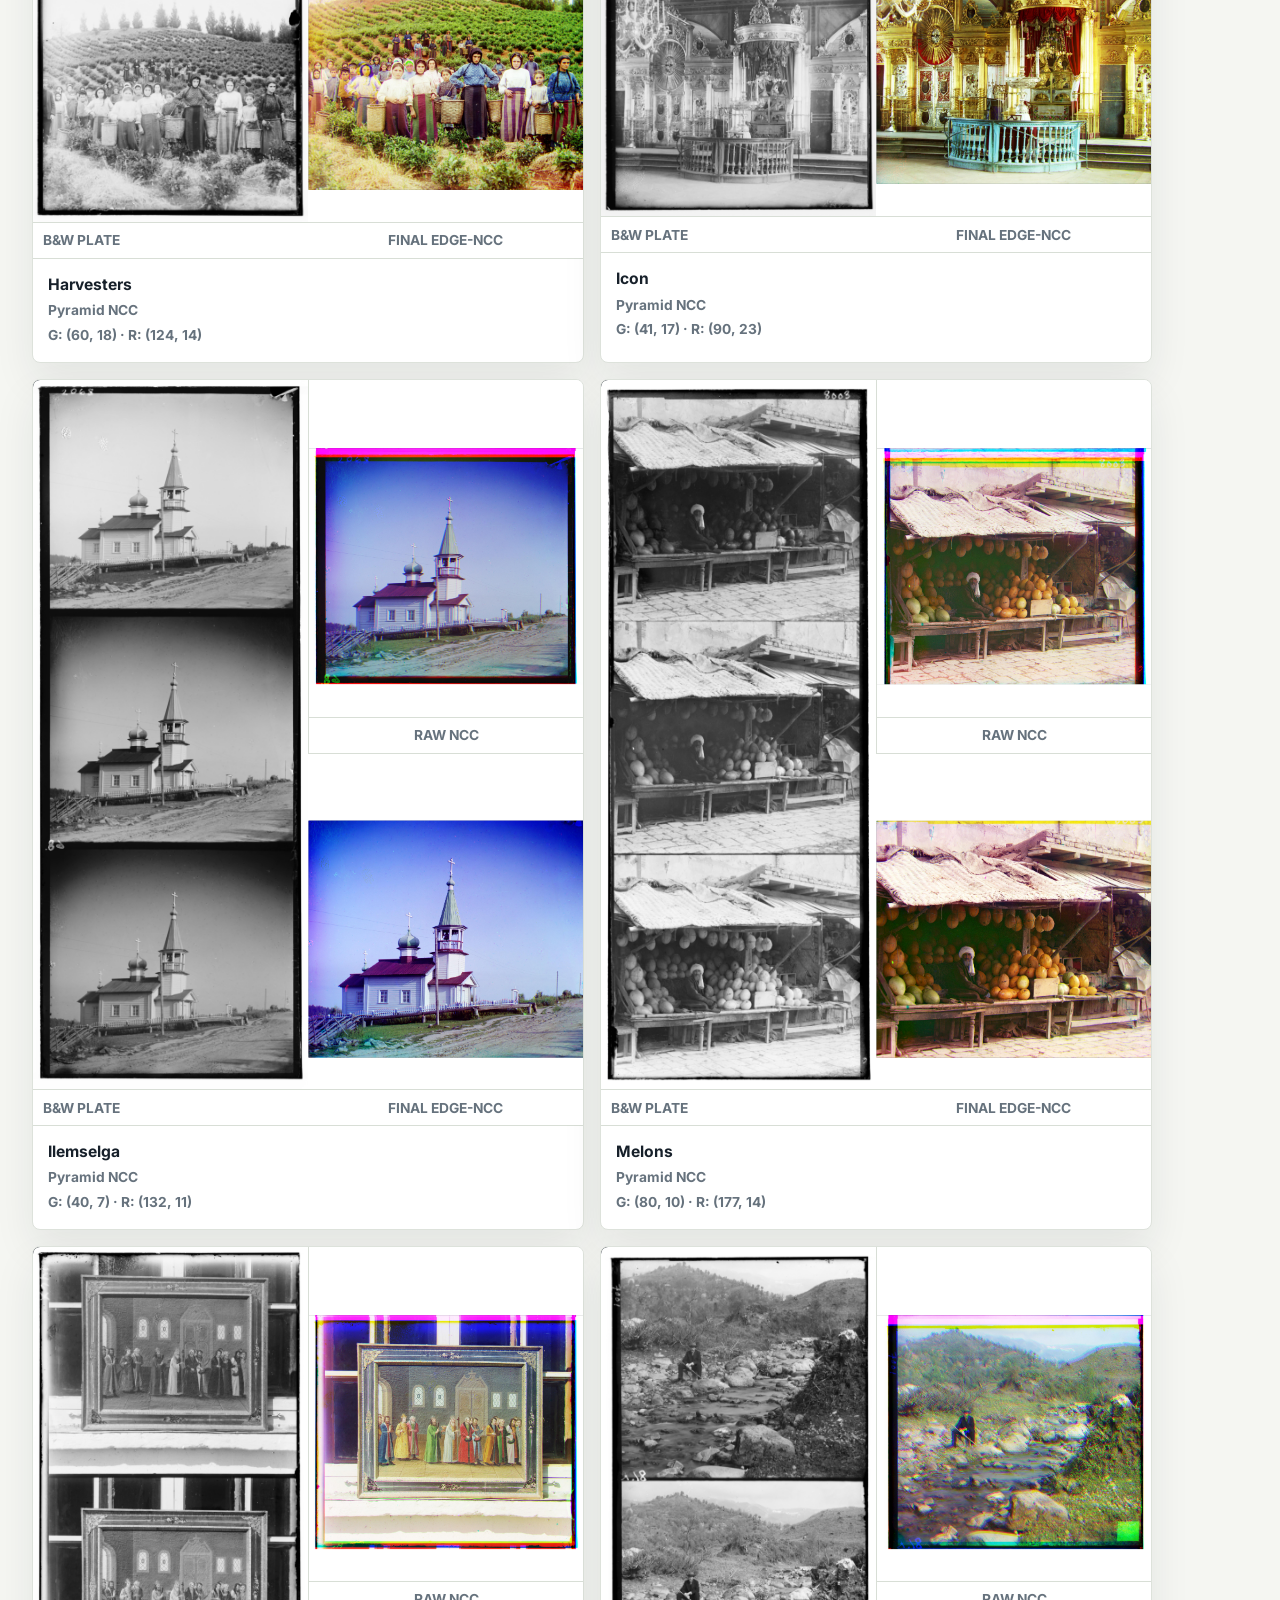
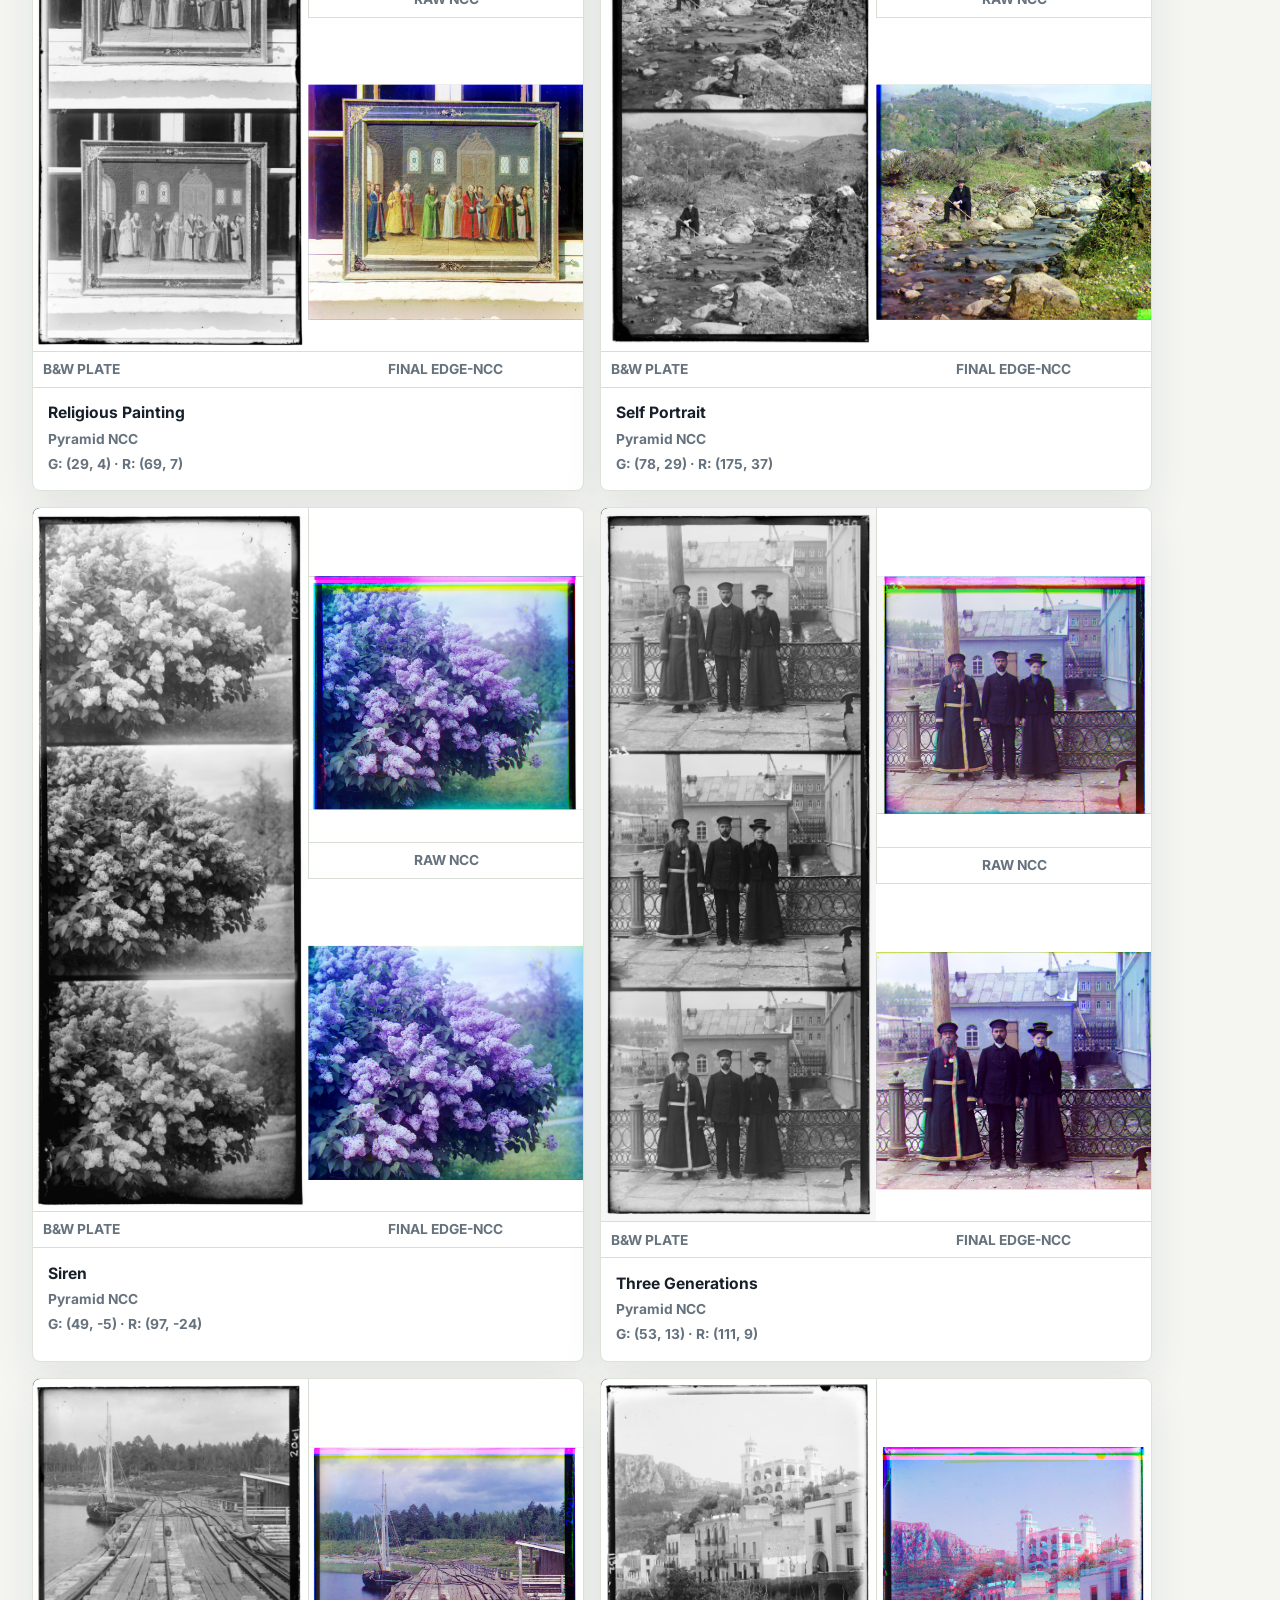
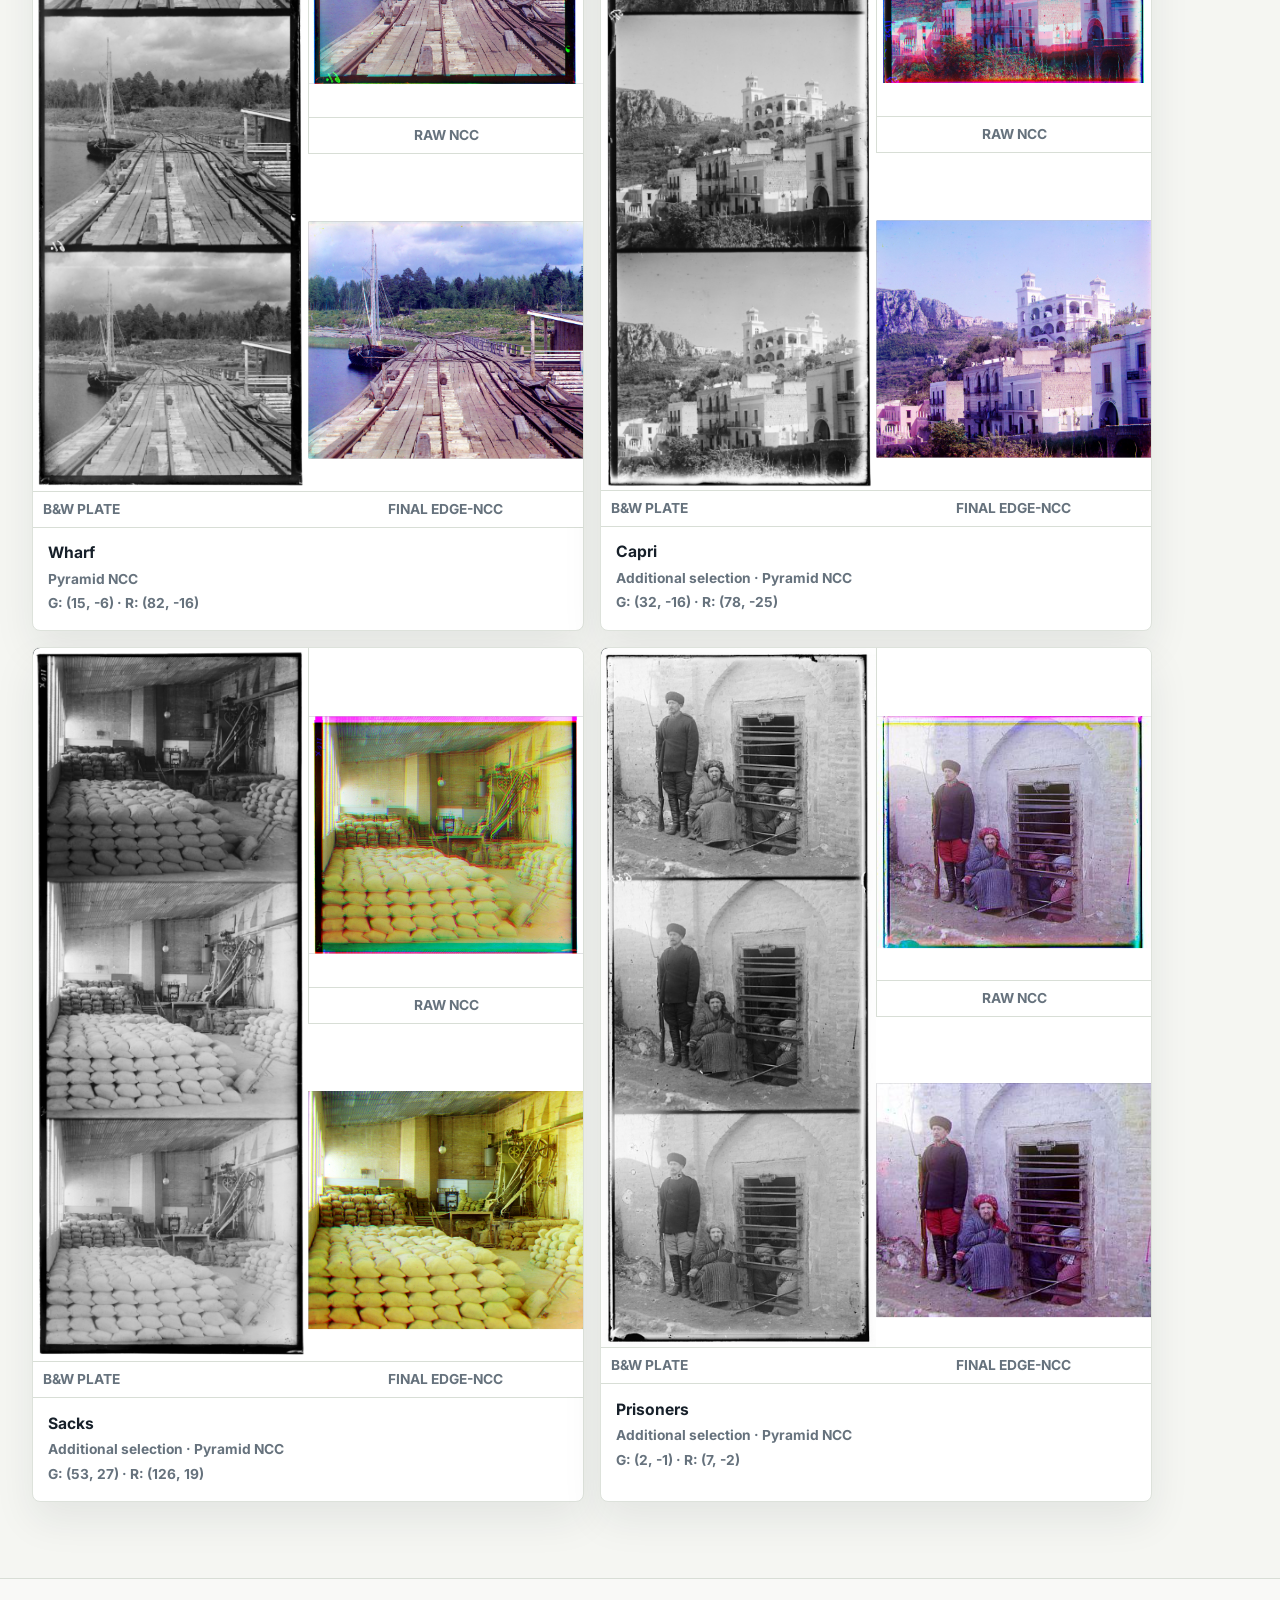
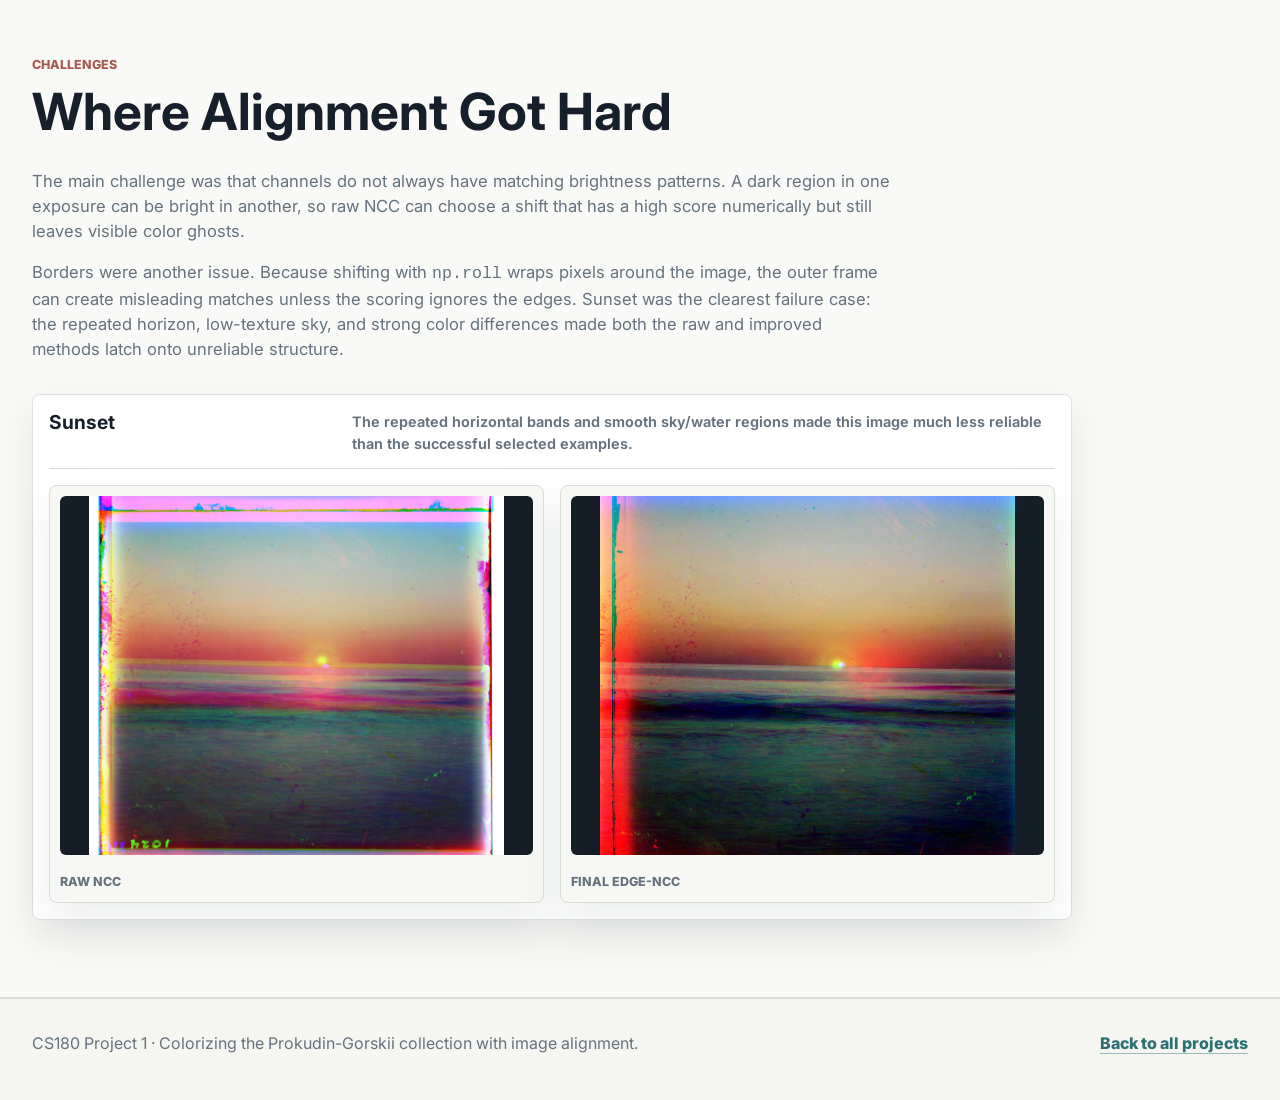
==== commit e933ed59: "Label Prisoners as additional selection" ====
--- a/projects/project1/index.html
+++ b/projects/project1/index.html
@@ -147,7 +147,7 @@
           <figure class="final-card"><div class="result-pair"><div><img src="CS180_fa2026_bw_pngs/wharf_bw.png" alt="Black-and-white source plate for wharf"><span>B&amp;W Plate</span></div><div><img src="CS180_fa2026_merged_photos/wharf_out.jpg" alt="Final aligned wharf"><span>Final Color</span></div></div><figcaption><strong>Wharf</strong><span>Pyramid NCC</span><span>G: (15, -6) · R: (82, -16)</span></figcaption></figure>
           <figure class="final-card"><div class="result-pair"><div><img src="CS180_fa2026_bw_pngs/Capri_extra_bw.png" alt="Black-and-white source plate for Capri"><span>B&amp;W Plate</span></div><div><img src="CS180_fa2026_merged_photos/Capri_extra_out.jpg" alt="Final aligned Capri"><span>Final Color</span></div></div><figcaption><strong>Capri</strong><span>Additional selection · Pyramid NCC</span><span>G: (32, -16) · R: (78, -25)</span></figcaption></figure>
           <figure class="final-card"><div class="result-pair"><div><img src="CS180_fa2026_bw_pngs/sacks_extra_bw.png" alt="Black-and-white source plate for sacks"><span>B&amp;W Plate</span></div><div><img src="CS180_fa2026_merged_photos/sacks_extra_out.jpg" alt="Final aligned sacks"><span>Final Color</span></div></div><figcaption><strong>Sacks</strong><span>Additional selection · Pyramid NCC</span><span>G: (53, 27) · R: (126, 19)</span></figcaption></figure>
-          <figure class="final-card"><div class="result-pair"><div><img src="CS180_fa2026_bw_pngs/prisoners_extra_bw.png" alt="Black-and-white source plate for prisoners"><span>B&amp;W Plate</span></div><div><img src="CS180_fa2026_merged_photos/prisoners_extra_out.jpg" alt="Final aligned prisoners"><span>Final Color</span></div></div><figcaption><strong>Prisoners</strong><span>Pyramid NCC</span><span>G: (2, -1) · R: (7, -2)</span></figcaption></figure>
+          <figure class="final-card"><div class="result-pair"><div><img src="CS180_fa2026_bw_pngs/prisoners_extra_bw.png" alt="Black-and-white source plate for prisoners"><span>B&amp;W Plate</span></div><div><img src="CS180_fa2026_merged_photos/prisoners_extra_out.jpg" alt="Final aligned prisoners"><span>Final Color</span></div></div><figcaption><strong>Prisoners</strong><span>Additional selection · Pyramid NCC</span><span>G: (2, -1) · R: (7, -2)</span></figcaption></figure>
         </div>
       </section>
 
